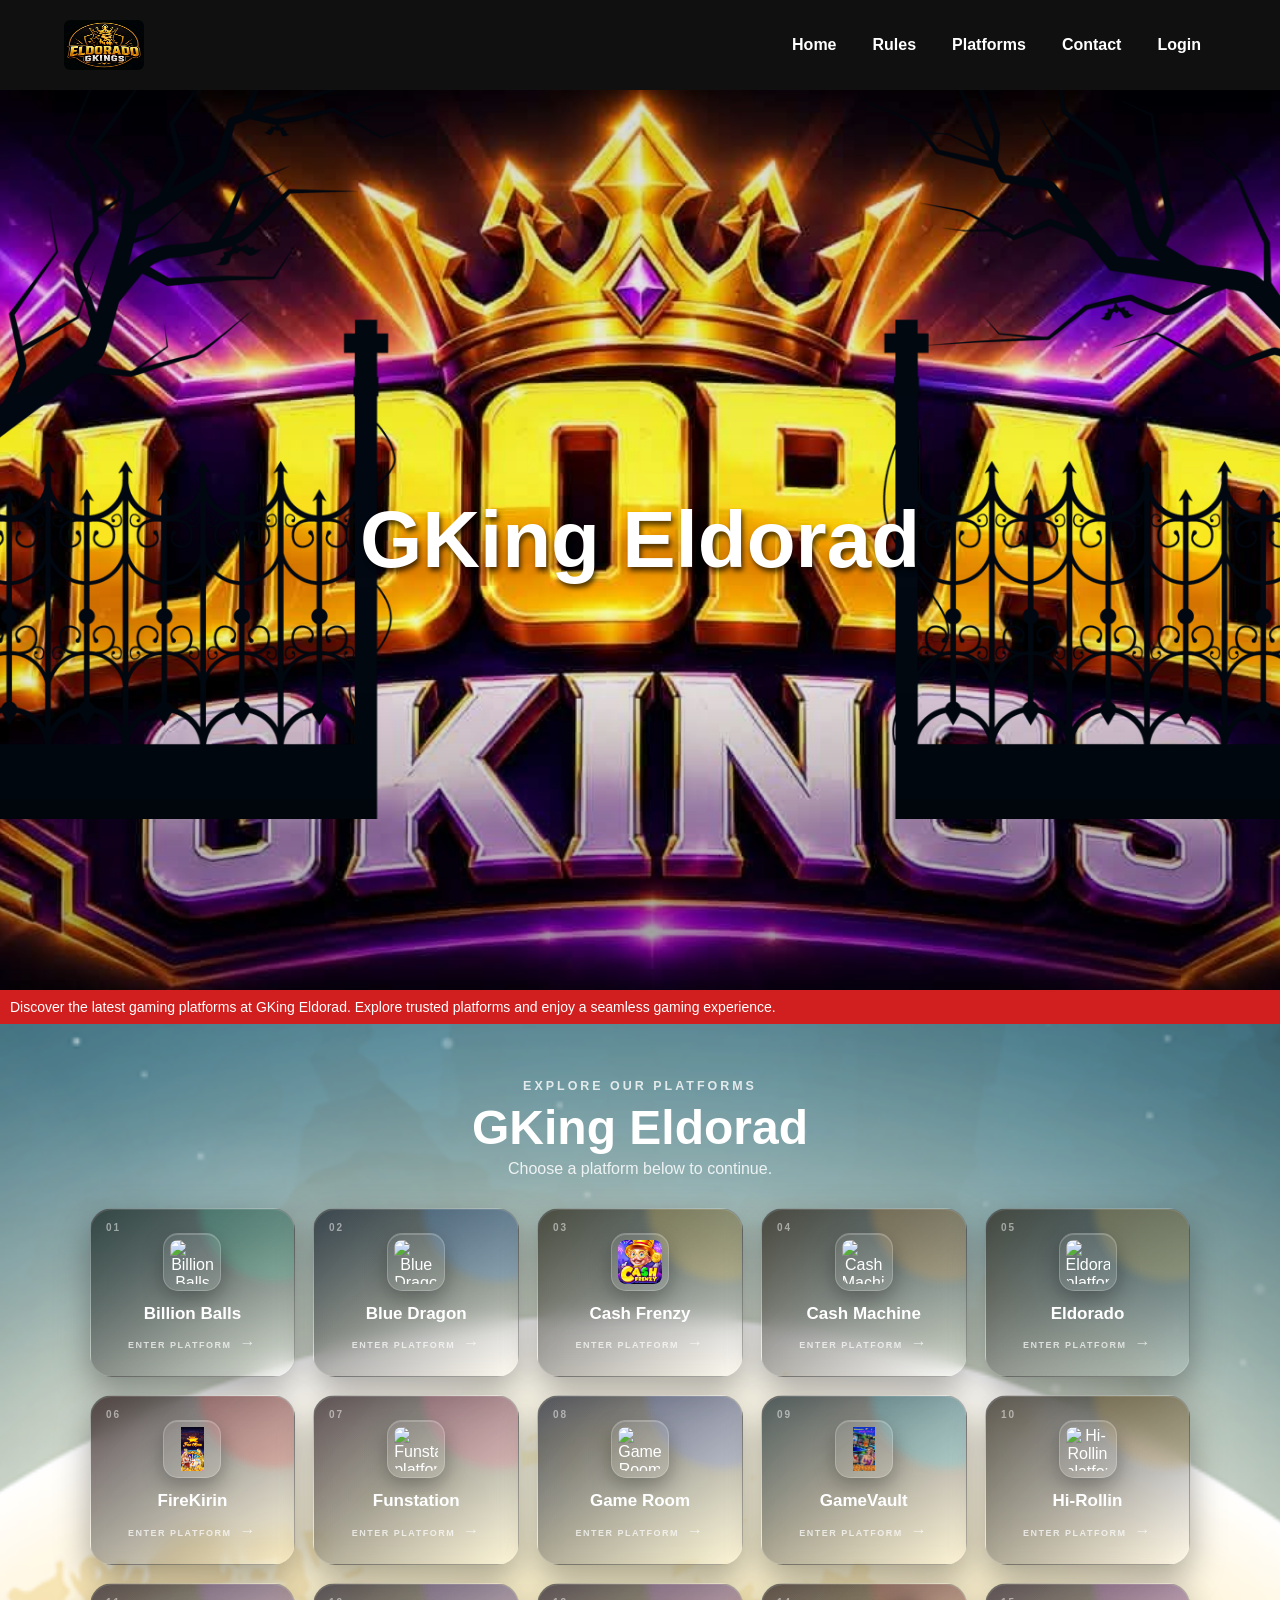
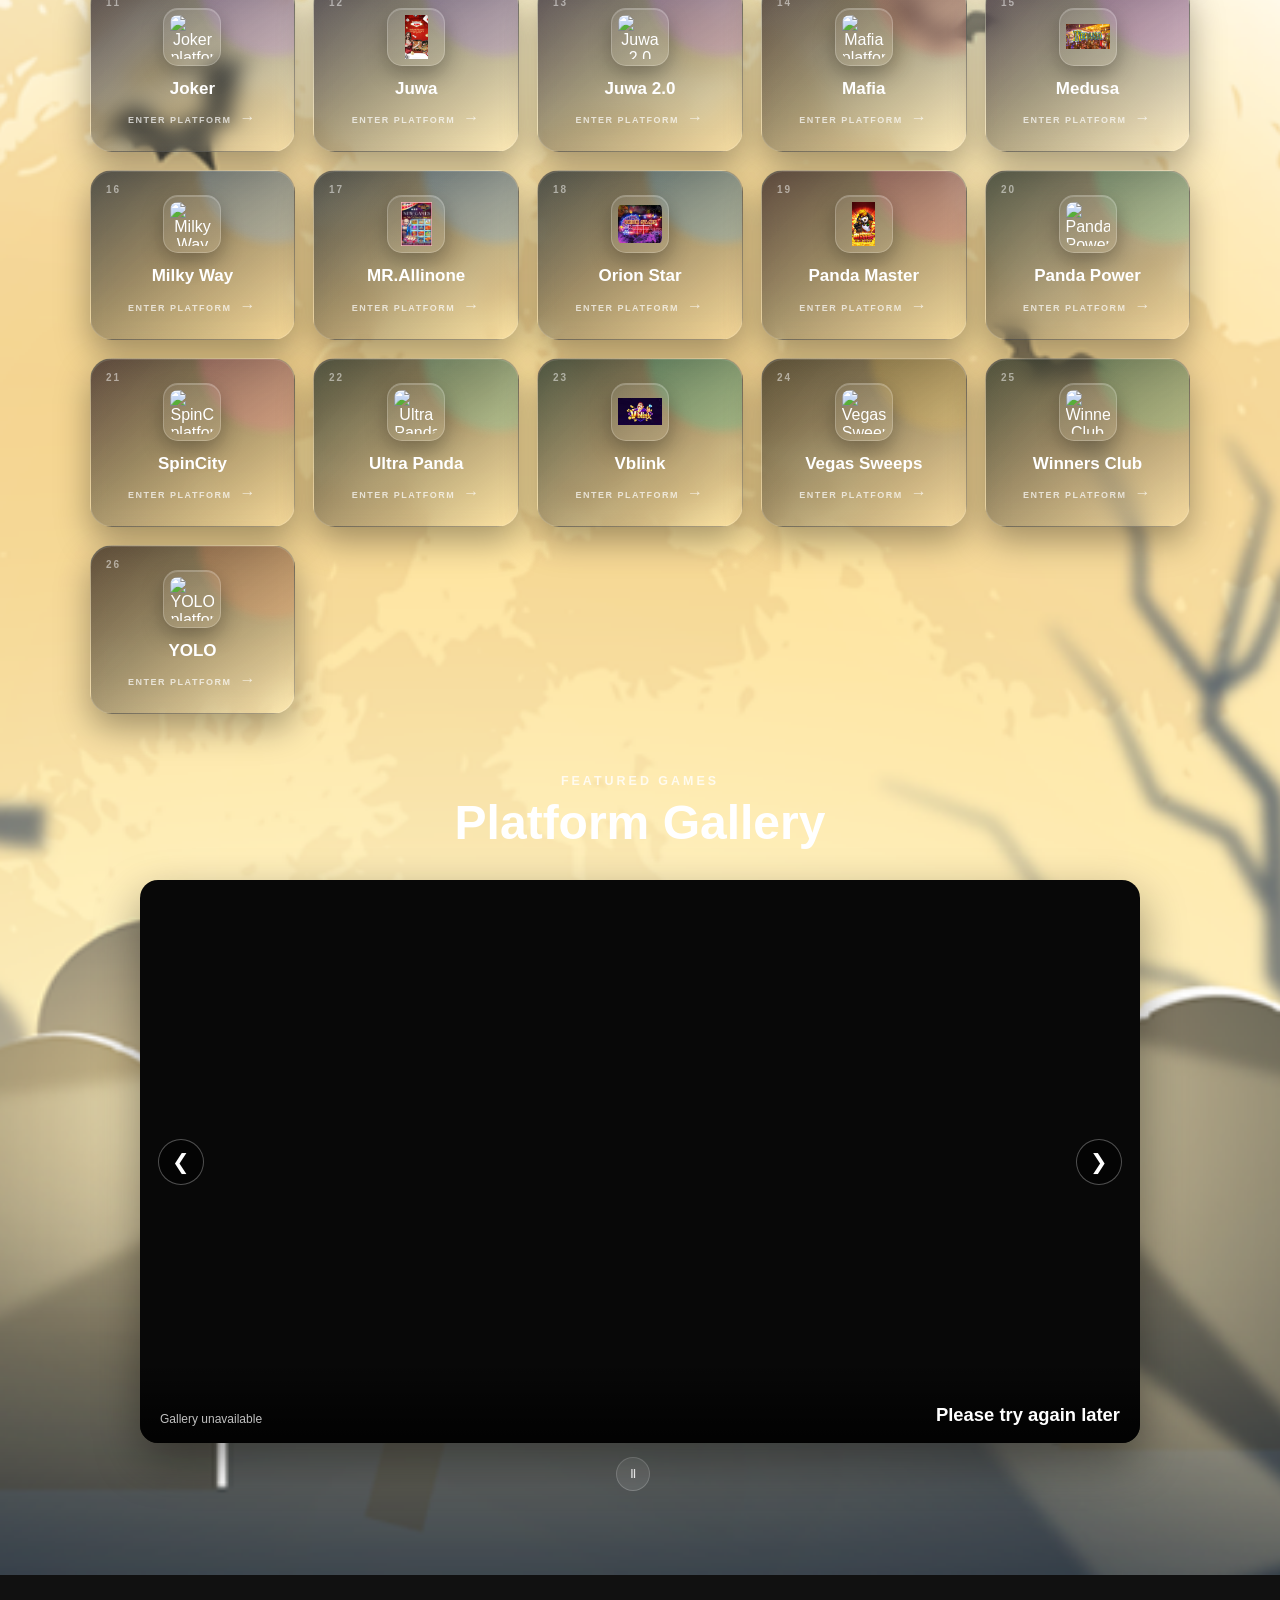
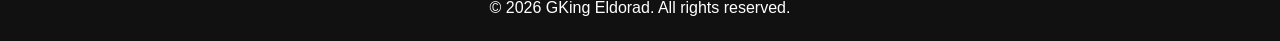
==== index.html @ c998a2aa "Fix gallery loading message and remove upload instruction" ====
<!DOCTYPE html>
<html lang="en">
<head>
    <meta charset="UTF-8">
    <meta name="viewport" content="width=device-width, initial-scale=1.0">
    <meta name="description" content="GKing Eldorad - gaming platforms, rules and downloads.">
    <link rel="icon" type="image/x-icon" href="favicon.ico">
    <title>GKing Eldorad</title>
    <link rel="stylesheet" href="style.css">
    <link rel="stylesheet" href="responsive.css">
</head>
<body>
    <header class="site-header">
        <a class="logo-link" href="index.html" aria-label="GKing Eldorad home">
            <img src="images/logo/GKlogo.jpg" class="logo" alt="GKing Eldorad logo">
        </a>

        <button class="menu-toggle" type="button" aria-label="Open navigation menu" aria-expanded="false" aria-controls="main-navigation">
            <span></span>
            <span></span>
            <span></span>
        </button>

        <nav class="navigation" id="main-navigation" aria-label="Main navigation">
            <a href="index.html">Home<span></span></a>
            <a href="Rules.html">Rules<span></span></a>
            <a href="Platforms.html">Platforms<span></span></a>
            <a href="About US.html">Contact<span></span></a>
            <a href="#">Login<span></span></a>
        </nav>
    </header>

    <main>
        <section class="parallax" aria-label="GKing Eldorad welcome section">
            <h1 id="text">GKing Eldorad</h1>
            <img src="images/hero/tree-left.png" id="tree-left" alt="">
            <img src="images/hero/tree-right.png" id="tree-right" alt="">
            <img src="images/hero/gate-left.png" id="gate-left" alt="">
            <img src="images/hero/gate-right.png" id="gate-right" alt="">
        </section>

        <div id="news-ticker" role="status" aria-label="Latest information">
            <div class="ticker-content">Discover the latest gaming platforms at GKing Eldorad. Explore trusted platforms and enjoy a seamless gaming experience.</div>
        </div>

        <section class="sec">
            <div class="section-heading">
                <span class="section-kicker">EXPLORE OUR PLATFORMS</span>
                <h2>GKing Eldorad</h2>
                <p>Choose a platform below to continue.</p>
            </div>

            <div class="platform-grid" id="platform-grid"></div>

            <section class="gallery-section" aria-labelledby="gallery-title">
                <div class="gallery-heading">
                    <span class="section-kicker">FEATURED GAMES</span>
                    <h2 id="gallery-title">Platform Gallery</h2>
                </div>

                <div class="slideshow-container" tabindex="0" aria-label="Platform image gallery">
                    <div class="gallery-main" id="gallery-main">
                        <button class="prev" type="button" aria-label="Previous image">❮</button>
                        <button class="next" type="button" aria-label="Next image">❯</button>
                        <div class="gallery-caption">
                            <span id="gallery-counter">0 / 0</span>
                            <strong id="gallery-title-current">Gallery</strong>
                        </div>
                    </div>

                    <div class="gallery-controls">
                        <button class="gallery-play" type="button" aria-label="Pause automatic slideshow" aria-pressed="true">Ⅱ</button>
                        <div class="dots" id="gallery-dots" aria-label="Choose gallery image"></div>
                    </div>

                    <div class="gallery-thumbnails" id="gallery-thumbnails" aria-label="Gallery thumbnails"></div>
                </div>
            </section>
        </section>
    </main>

    <footer class="site-footer">
        <p>&copy; 2026 GKing Eldorad. All rights reserved.</p>
    </footer>

    <script src="script.js"></script>
</body>
</html>
---- style.css ----
/* =========================================================
   GKING ELDORAD
   SHARED MAIN STYLESHEET
========================================================= */

* {
    margin: 0;
    padding: 0;
    box-sizing: border-box;
    font-family: 'Poppins', Arial, sans-serif;
}

html {
    scroll-behavior: smooth;
}

body {
    min-height: 100vh;
    overflow-x: hidden;
    background: #101318;
    color: #fff;
}

a {
    color: inherit;
    text-decoration: none;
}

/* =========================================================
   HEADER & NAVIGATION
========================================================= */

.site-header,
.banner .navbar {
    position: relative;
    z-index: 100;
    width: 100%;
    padding: 20px 5%;
    display: flex;
    align-items: center;
    justify-content: space-between;
    background: rgba(17, 17, 17, .9);
    box-shadow: 0 4px 18px rgba(0, 0, 0, .25);
}

.logo-link {
    display: block;
    line-height: 0;
}

.logo {
    width: 80px;
    height: 50px;
    display: block;
    border-radius: 6px;
}

.navigation {
    display: flex;
    align-items: center;
    gap: 6px;
}

.navigation a {
    position: relative;
    display: inline-block;
    padding: 9px 15px;
    color: #fff;
    font-size: 1rem;
    font-weight: 600;
    text-decoration: none;
    border-radius: 24px;
    transition: color .25s ease, background .25s ease;
}

.navigation a:hover,
.navigation a.active {
    color: #168f3d;
    background: #fff;
}

.navigation a span {
    display: none;
}

.menu-toggle {
    display: none;
    border: 0;
    padding: 9px;
    background: rgba(0, 0, 0, .6);
    border-radius: 8px;
    cursor: pointer;
}

.menu-toggle span {
    display: block;
    width: 27px;
    height: 3px;
    margin: 5px 0;
    background: #fff;
    border-radius: 3px;
}

/* =========================================================
   HOME HERO / PARALLAX
========================================================= */

.parallax {
    position: relative;
    display: flex;
    justify-content: center;
    align-items: center;
    height: 100vh;
    min-height: 560px;
    background: url("images/hero/casinocard.jpg") center / cover no-repeat;
    overflow: hidden;
    isolation: isolate;
}

.parallax::after {
    content: "";
    position: absolute;
    inset: 0;
    z-index: 4;
    background: linear-gradient(180deg, rgba(0, 0, 0, .15), transparent 55%, rgba(0, 0, 0, .42));
    pointer-events: none;
}

.parallax img {
    position: absolute;
    top: 0;
    left: 0;
    z-index: 2;
    width: 100%;
    height: auto;
    pointer-events: none;
    user-select: none;
    will-change: transform, opacity;
}

.parallax img#gate-left,
.parallax img#gate-right {
    top: 0;
}

.parallax img#gate-left {
    left: -300px;
}

.parallax img#gate-right {
    left: 315px;
}

#text {
    position: absolute;
    z-index: 5;
    color: #fff;
    font-size: clamp(3rem, 8vw, 5em);
    text-shadow: 2px 4px 5px rgba(0, 0, 0, .65);
    white-space: nowrap;
    will-change: transform, opacity;
}

/* =========================================================
   NEWS TICKER
========================================================= */

#news-ticker {
    min-height: 34px;
    padding: 7px 10px;
    overflow: hidden;
    background: #d11e1e;
    color: #fff;
    font-size: 14px;
    line-height: 20px;
}

.ticker-content {
    white-space: nowrap;
    animation: news-scroll 24s linear infinite;
}

@keyframes news-scroll {
    from {
        transform: translateX(100%);
    }
    to {
        transform: translateX(-100%);
    }
}

/* =========================================================
   SHARED CONTENT SECTIONS
========================================================= */

.sec {
    position: relative;
    padding: 55px clamp(20px, 7vw, 100px) 70px;
    background: url("images/backgrounds/background.png") center / cover no-repeat;
}

.section-heading,
.gallery-heading {
    margin-bottom: 30px;
    text-align: center;
    color: #fff;
}

.section-kicker,
.page-hero > span {
    display: block;
    margin-bottom: 7px;
    font-size: .78rem;
    letter-spacing: 3px;
    font-weight: 700;
    opacity: .8;
}

.sec h2,
.gallery-heading h2 {
    margin-bottom: 5px;
    font-size: clamp(2rem, 5vw, 3em);
}

.section-heading p,
.gallery-heading p {
    font-size: 1rem;
    opacity: .85;
}

/* =========================================================
   PLATFORM GRID
========================================================= */

.platform-grid,
.platform-list {
    display: grid;
    grid-template-columns: repeat(5, minmax(140px, 1fr));
    gap: 18px;
    max-width: 1200px;
    margin: 0 auto 60px;
}

.platform-card {
    position: relative;
    isolation: isolate;
    min-height: 145px;
    padding: 24px 18px;
    display: flex;
    flex-direction: column;
    align-items: center;
    justify-content: center;
    overflow: hidden;
    text-align: center;
    color: #fff;
    border: 1px solid rgba(255, 255, 255, .15);
    border-radius: 22px;
    background: linear-gradient(145deg, rgba(20, 20, 20, .72), rgba(255, 255, 255, .055));
    box-shadow: 0 14px 34px rgba(0, 0, 0, .34), inset 0 1px 0 rgba(255, 255, 255, .13);
    backdrop-filter: blur(10px);
    -webkit-backdrop-filter: blur(10px);
    transition: transform .3s ease, box-shadow .3s ease, border-color .3s ease;
}

.platform-card::before {
    content: "";
    position: absolute;
    top: -78px;
    right: -55px;
    z-index: -1;
    width: 150px;
    height: 150px;
    border-radius: 50%;
    background: var(--accent);
    opacity: .2;
    filter: blur(4px);
    transition: opacity .3s, transform .3s;
}

.platform-card::after {
    content: "";
    position: absolute;
    inset: 0;
    z-index: -1;
    border-radius: inherit;
    background: linear-gradient(135deg, var(--accent), transparent 42%);
    opacity: .08;
    transition: opacity .3s;
}

.platform-card:hover,
.platform-card:focus-visible {
    transform: translateY(-9px) scale(1.015);
    border-color: var(--accent);
    box-shadow: 0 22px 45px rgba(0, 0, 0, .48), 0 0 26px color-mix(in srgb, var(--accent) 35%, transparent);
    outline: none;
}

.platform-card:hover::before,
.platform-card:focus-visible::before {
    opacity: .38;
    transform: scale(1.2);
}

.platform-card:hover::after,
.platform-card:focus-visible::after {
    opacity: .16;
}

.platform-number {
    position: absolute;
    top: 13px;
    left: 15px;
    font-size: 10px;
    letter-spacing: 2px;
    font-weight: 700;
    opacity: .5;
}

.platform-image {
    display: block;
    width: 58px;
    height: 58px;
    margin-bottom: 13px;
    padding: 6px;
    object-fit: contain;
    object-position: center;
    border: 1px solid rgba(255, 255, 255, .2);
    border-radius: 15px;
    background: rgba(255, 255, 255, .08);
    box-shadow: 0 9px 22px rgba(0, 0, 0, .3), inset 0 1px 0 rgba(255, 255, 255, .2);
    transition: transform .3s ease;
}

.platform-card:hover .platform-image {
    transform: translateY(-3px) scale(1.04);
}

.platform-name {
    font-size: 17px;
    font-weight: 800;
    line-height: 1.2;
}

.platform-action {
    margin-top: 10px;
    font-size: 9px;
    letter-spacing: 1.5px;
    font-weight: 700;
    opacity: .7;
}

.platform-action b {
    margin-left: 4px;
    font-size: 16px;
    transition: margin .25s ease;
}

.platform-card:hover .platform-action b {
    margin-left: 10px;
}

.platform-firekirin { --accent: #ff4b4b; }
.platform-paracasino { --accent: #f0a83c; }
.platform-orion { --accent: #4bb3ff; }
.platform-juwa { --accent: #9d6cff; }
.platform-vblink { --accent: #24d5a5; }
.platform-panda { --accent: #f05d8b; }
.platform-cash { --accent: #ffd34e; }
.platform-allinone { --accent: #55a7ff; }
.platform-medusa { --accent: #d96cff; }
.platform-gamevault { --accent: #45e0ff; }

/* =========================================================
   PAGE HERO
========================================================= */

.page-hero {
    padding: 75px 20px 65px;
    text-align: center;
    background: linear-gradient(135deg, #474e5d, #20252d);
}

.page-hero h1 {
    margin: 12px 0 10px;
    font-size: clamp(2.4rem, 6vw, 4rem);
}

.page-hero p {
    max-width: 650px;
    margin: auto;
    line-height: 1.7;
    opacity: .85;
}

/* =========================================================
   RULES
========================================================= */

.rules-section {
    max-width: 1150px;
    margin: auto;
    padding: 55px 20px;
    display: grid;
    grid-template-columns: repeat(2, 1fr);
    gap: 22px;
}

.rule-card {
    padding: 30px;
    border: 1px solid rgba(255, 255, 255, .12);
    border-radius: 20px;
    background: linear-gradient(145deg, #242a32, #171b21);
    box-shadow: 0 12px 30px rgba(0, 0, 0, .25);
    transition: transform .25s, box-shadow .25s;
}

.rule-card:hover {
    transform: translateY(-4px);
    box-shadow: 0 18px 35px rgba(0, 0, 0, .35);
}

.rule-card-wide {
    grid-column: 1 / -1;
}

.rule-icon {
    width: 50px;
    height: 50px;
    margin-bottom: 16px;
    display: grid;
    place-items: center;
    border-radius: 14px;
    background: #168f3d;
    color: #fff;
    font-size: 24px;
    font-weight: bold;
}

.rule-card h2 {
    margin: 0 0 18px;
    font-size: 1.7rem;
}

.rule-card ul {
    margin: 0;
    padding: 0;
    list-style: none;
}

.rule-card li {
    padding: 12px 0;
    border-bottom: 1px solid rgba(255, 255, 255, .09);
    line-height: 1.5;
}

.rule-card li:last-child {
    border-bottom: 0;
}

.rule-card strong {
    color: #65df8c;
}

.cashout-grid {
    display: grid;
    grid-template-columns: repeat(4, 1fr);
    gap: 12px;
}

.cashout-grid > div {
    padding: 18px;
    border: 1px solid rgba(255, 255, 255, .08);
    border-radius: 14px;
    background: rgba(255, 255, 255, .055);
}

.cashout-grid h3 {
    margin: 0 0 12px;
    font-size: 1rem;
}

.cashout-grid p {
    margin: 8px 0;
    color: #d8d8d8;
    line-height: 1.45;
}

.notice {
    margin-top: 20px;
    padding: 14px;
    text-align: center;
    border-radius: 10px;
    background: #5c2020;
    color: #ffb0b0;
    font-weight: 700;
    letter-spacing: .5px;
}

/* =========================================================
   CONTACT / TEAM
========================================================= */

.about-section {
    padding: 65px 20px;
    text-align: center;
    background: linear-gradient(135deg, #474e5d, #20252d);
    color: #fff;
}

.about-section h1 {
    margin-bottom: 20px;
    font-size: clamp(2.2rem, 6vw, 3.5rem);
}

.about-section p {
    margin: 12px 0;
}

.social-links {
    display: flex;
    justify-content: center;
    gap: 10px;
    margin: 20px 0;
}

.fa {
    display: inline-grid;
    place-items: center;
    width: 52px;
    height: 52px;
    margin: 5px;
    border-radius: 50%;
    font-size: 24px;
    text-align: center;
}

.fa:hover {
    opacity: .8;
}

.fa-facebook {
    background: #032d88;
    color: #fff;
}

.fa-instagram {
    background: #e74e06;
    color: #fff;
}

.team-section {
    padding: 45px 20px 60px;
    text-align: center;
    background: url("images/backgrounds/background.png") center / cover no-repeat;
}

.team-section > h2 {
    margin-bottom: 25px;
}

.team-row,
.row {
    max-width: 850px;
    margin: 0 auto;
    display: grid;
    grid-template-columns: minmax(0, 420px);
    justify-content: center;
}

.team-card,
.card {
    overflow: hidden;
    border: 1px solid rgba(255, 255, 255, .12);
    border-radius: 18px;
    background: linear-gradient(145deg, #242a32, #171b21);
    box-shadow: 0 12px 30px rgba(0, 0, 0, .3);
}

.team-card img,
.card img {
    display: block;
    width: 100%;
    height: 300px;
    object-fit: cover;
}

.team-card .container,
.card .container {
    padding: 22px;
    text-align: center;
}

.title {
    color: #aaa;
}

.button {
    width: 100%;
    margin-top: 10px;
    padding: 12px;
    border: 0;
    border-radius: 8px;
    background: #000;
    color: #fff;
    cursor: pointer;
}

.button:hover {
    background: #333;
}

/* =========================================================
   GALLERY
========================================================= */

.gallery-section {
    max-width: 1100px;
    margin: 0 auto;
}

.slideshow-container {
    position: relative;
    max-width: 1000px;
    margin: 0 auto;
    outline: none;
}

.gallery-main {
    position: relative;
    overflow: hidden;
    aspect-ratio: 16 / 9;
    border-radius: 18px;
    background: #080808;
    box-shadow: 0 18px 45px rgba(0, 0, 0, .4);
}

.mySlides {
    position: relative;
    display: none;
    width: 100%;
    height: 100%;
}

.mySlides img {
    display: block;
    width: 100%;
    height: 100%;
    object-fit: cover;
}

.prev,
.next {
    position: absolute;
    top: 50%;
    z-index: 5;
    width: 46px;
    height: 46px;
    border: 1px solid rgba(255, 255, 255, .3);
    border-radius: 50%;
    background: rgba(0, 0, 0, .5);
    color: #fff;
    font-size: 21px;
    cursor: pointer;
    transform: translateY(-50%);
}

.prev { left: 18px; }
.next { right: 18px; }

.gallery-caption {
    position: absolute;
    right: 0;
    bottom: 0;
    left: 0;
    padding: 42px 20px 17px;
    display: flex;
    justify-content: space-between;
    align-items: end;
    color: #fff;
    background: linear-gradient(transparent, rgba(0, 0, 0, .82));
    pointer-events: none;
}

.gallery-caption span { font-size: 12px; opacity: .75; }
.gallery-caption strong { font-size: 1.15rem; }

.gallery-controls {
    display: flex;
    align-items: center;
    justify-content: center;
    gap: 15px;
    padding: 14px 0;
}

.gallery-play {
    width: 34px;
    height: 34px;
    border: 1px solid rgba(255, 255, 255, .2);
    border-radius: 50%;
    background: rgba(255, 255, 255, .1);
    color: #fff;
    cursor: pointer;
}

.dots {
    display: flex;
    justify-content: center;
    align-items: center;
    gap: 6px;
}

.dot {
    width: 10px;
    height: 10px;
    padding: 0;
    border: 0;
    border-radius: 50%;
    background: #777;
    cursor: pointer;
}

.dot.active,
.dot:hover {
    background: #fff;
    transform: scale(1.25);
}

.gallery-thumbnails {
    display: grid;
    grid-template-columns: repeat(4, 1fr);
    gap: 10px;
}

.thumb {
    padding: 0;
    border: 2px solid transparent;
    border-radius: 10px;
    overflow: hidden;
    background: #000;
    cursor: pointer;
    opacity: .65;
    aspect-ratio: 16 / 9;
}

.thumb img {
    display: block;
    width: 100%;
    height: 100%;
    object-fit: cover;
}

.thumb:hover,
.thumb.active {
    opacity: 1;
    border-color: #fff;
    transform: translateY(-2px);
}

.fade {
    animation: fade .45s ease;
}

@keyframes fade {
    from { opacity: .45; }
    to { opacity: 1; }
}

/* =========================================================
   FOOTER
========================================================= */

footer,
.site-footer {
    padding: 24px 15px;
    text-align: center;
    background: #111;
    color: #fff;
}

.footer-content {
    max-width: 800px;
    margin: auto;
}

.footer-content p {
    margin: 7px;
}

.footer-content a {
    color: #65df8c;
}
---- responsive.css ----
/* =========================================================
   GKING ELDORAD
   RESPONSIVE STYLESHEET

   Keep responsive overrides here.
   Main layout and component styles remain in style.css.
========================================================= */

/* =========================================================
   RULES + CONTACT SHARED PAGE DESIGN
========================================================= */

.rules-page,
.contact-page {
    background:
        radial-gradient(circle at 12% 12%, rgba(22, 143, 61, .12), transparent 28%),
        radial-gradient(circle at 88% 28%, rgba(245, 190, 65, .08), transparent 26%),
        #0c1015;
}

.rules-hero,
.contact-hero {
    position: relative;
    overflow: hidden;
    padding: 105px 20px 85px;
    text-align: center;
    background:
        linear-gradient(135deg, rgba(7, 12, 17, .96), rgba(20, 31, 27, .92)),
        url("images/backgrounds/background.png") center / cover no-repeat;
    border-bottom: 1px solid rgba(255, 255, 255, .08);
}

.rules-hero::before,
.contact-hero::before {
    content: "";
    position: absolute;
    inset: 0;
    background: linear-gradient(90deg, transparent, rgba(101, 223, 140, .08), transparent);
    pointer-events: none;
}

.rules-hero-content,
.contact-hero-inner {
    position: relative;
    z-index: 1;
    max-width: 820px;
    margin: 0 auto;
}

.rules-eyebrow,
.contact-eyebrow {
    display: inline-flex;
    align-items: center;
    gap: 9px;
    margin-bottom: 17px;
    color: #72e79a;
    font-size: .74rem;
    font-weight: 800;
    letter-spacing: .2em;
    text-transform: uppercase;
}

.rules-eyebrow::before,
.rules-eyebrow::after,
.contact-eyebrow::before,
.contact-eyebrow::after {
    content: "";
    width: 28px;
    height: 1px;
    background: #3caf68;
}

.rules-hero h1,
.contact-hero h1 {
    margin: 0;
    color: #fff;
    font-size: clamp(2.7rem, 7vw, 5rem);
    line-height: 1;
    letter-spacing: -.045em;
    text-shadow: 0 10px 35px rgba(0, 0, 0, .4);
}

.rules-hero p,
.contact-hero p {
    max-width: 680px;
    margin: 21px auto 0;
    color: #aeb8c4;
    font-size: 1rem;
    line-height: 1.8;
}

/* =========================================================
   RULES PAGE
========================================================= */

.rules-content {
    width: min(1180px, calc(100% - 40px));
    margin: 0 auto;
    padding: 65px 0 85px;
}

.rules-grid {
    display: grid;
    grid-template-columns: repeat(2, minmax(0, 1fr));
    gap: 22px;
}

.rules-card {
    position: relative;
    overflow: hidden;
    padding: 32px;
    border: 1px solid rgba(255, 255, 255, .09);
    border-radius: 24px;
    background: linear-gradient(145deg, rgba(29, 37, 43, .96), rgba(13, 18, 23, .98));
    box-shadow: 0 20px 50px rgba(0, 0, 0, .28), inset 0 1px 0 rgba(255, 255, 255, .035);
    transition: transform .28s ease, border-color .28s ease, box-shadow .28s ease;
}

.rules-card::before {
    content: "";
    position: absolute;
    top: -100px;
    right: -80px;
    width: 220px;
    height: 220px;
    border-radius: 50%;
    background: rgba(22, 143, 61, .1);
    filter: blur(4px);
    pointer-events: none;
}

.rules-card:hover {
    transform: translateY(-6px);
    border-color: rgba(101, 223, 140, .28);
    box-shadow: 0 28px 65px rgba(0, 0, 0, .38), 0 0 35px rgba(22, 143, 61, .06);
}

.rules-card-wide {
    grid-column: 1 / -1;
}

.rules-card-header {
    position: relative;
    z-index: 1;
    display: flex;
    align-items: center;
    gap: 16px;
    margin-bottom: 24px;
}

.rules-icon {
    display: grid;
    flex: 0 0 54px;
    width: 54px;
    height: 54px;
    place-items: center;
    border: 1px solid rgba(101, 223, 140, .3);
    border-radius: 17px;
    background: linear-gradient(145deg, rgba(22, 143, 61, .22), rgba(22, 143, 61, .06));
    color: #72e79a;
    font-size: 1.4rem;
    font-weight: 900;
    box-shadow: 0 8px 25px rgba(0, 0, 0, .2);
}

.rules-card h2 {
    margin: 0;
    color: #fff;
    font-size: 1.5rem;
}

.rules-card-subtitle {
    margin: 5px 0 0;
    color: #778290;
    font-size: .86rem;
}

.rules-list {
    position: relative;
    z-index: 1;
    display: grid;
    gap: 10px;
    margin: 0;
    padding: 0;
    list-style: none;
}

.rules-list li {
    display: flex;
    align-items: center;
    justify-content: space-between;
    gap: 20px;
    min-height: 52px;
    padding: 13px 16px;
    border: 1px solid rgba(255, 255, 255, .055);
    border-radius: 14px;
    background: rgba(255, 255, 255, .035);
    color: #cdd4dc;
    line-height: 1.4;
    transition: background .2s ease, border-color .2s ease;
}

.rules-list li:hover {
    border-color: rgba(101, 223, 140, .16);
    background: rgba(101, 223, 140, .055);
}

.rules-list strong,
.cashout-value {
    color: #72e79a;
    font-size: 1.02rem;
    font-weight: 900;
}

.cashout-grid {
    position: relative;
    z-index: 1;
    display: grid;
    grid-template-columns: repeat(4, minmax(0, 1fr));
    gap: 13px;
}

.cashout-item {
    min-height: 150px;
    padding: 20px;
    border: 1px solid rgba(255, 255, 255, .07);
    border-radius: 17px;
    background: linear-gradient(145deg, rgba(255, 255, 255, .045), rgba(255, 255, 255, .018));
}

.cashout-item h3 {
    margin: 0 0 16px;
    color: #fff;
    font-size: .98rem;
}

.cashout-item p {
    margin: 9px 0;
    color: #9fa9b5;
    font-size: .9rem;
    line-height: 1.55;
}

.rules-warning {
    position: relative;
    z-index: 1;
    display: flex;
    align-items: center;
    justify-content: center;
    min-height: 54px;
    margin-top: 20px;
    padding: 12px 18px;
    border: 1px solid rgba(255, 92, 92, .25);
    border-radius: 14px;
    background: linear-gradient(90deg, rgba(104, 27, 27, .22), rgba(154, 34, 34, .1));
    color: #ff9f9f;
    font-size: .76rem;
    font-weight: 900;
    letter-spacing: .12em;
    text-align: center;
}

/* =========================================================
   CONTACT PAGE
========================================================= */

.contact-content {
    width: min(1120px, calc(100% - 40px));
    margin: 0 auto;
    padding: 65px 0 85px;
}

.contact-layout {
    display: grid;
    grid-template-columns: minmax(0, 1.08fr) minmax(320px, .92fr);
    gap: 24px;
    align-items: stretch;
}

.contact-card,
.team-card {
    position: relative;
    overflow: hidden;
    border: 1px solid rgba(255, 255, 255, .09);
    border-radius: 24px;
    background: linear-gradient(145deg, rgba(29, 37, 43, .96), rgba(13, 18, 23, .98));
    box-shadow: 0 20px 50px rgba(0, 0, 0, .28), inset 0 1px 0 rgba(255, 255, 255, .035);
}

.contact-card::before,
.team-card::before {
    content: "";
    position: absolute;
    top: -100px;
    right: -90px;
    width: 220px;
    height: 220px;
    border-radius: 50%;
    background: rgba(22, 143, 61, .08);
    filter: blur(5px);
    pointer-events: none;
}

.contact-card {
    padding: 36px;
}

.contact-card-label,
.team-label {
    position: relative;
    z-index: 1;
    margin: 0 0 9px;
    color: #72e79a;
    font-size: .72rem;
    font-weight: 900;
    letter-spacing: .17em;
    text-transform: uppercase;
}

.contact-card h2,
.team-card h2 {
    position: relative;
    z-index: 1;
    margin: 0;
    color: #fff;
    font-size: 1.8rem;
}

.contact-card > p:not(.contact-card-label):not(.social-title),
.team-description {
    position: relative;
    z-index: 1;
    margin: 14px 0 28px;
    color: #aeb7c2;
    line-height: 1.75;
}

.contact-details {
    position: relative;
    z-index: 1;
    display: grid;
    gap: 12px;
}

.contact-detail {
    display: flex;
    align-items: center;
    gap: 14px;
    min-height: 72px;
    padding: 14px 16px;
    border: 1px solid rgba(255, 255, 255, .07);
    border-radius: 16px;
    background: rgba(255, 255, 255, .035);
    color: #e8edf2;
    transition: transform .22s ease, border-color .22s ease, background .22s ease;
}

.contact-detail:hover {
    transform: translateY(-2px);
    border-color: rgba(101, 223, 140, .24);
    background: rgba(101, 223, 140, .045);
}

.contact-detail-icon {
    display: grid;
    flex: 0 0 44px;
    width: 44px;
    height: 44px;
    place-items: center;
    border: 1px solid rgba(101, 223, 140, .2);
    border-radius: 13px;
    background: rgba(22, 143, 61, .13);
    color: #72e79a;
    font-weight: 900;
}

.contact-detail small {
    display: block;
    margin-bottom: 4px;
    color: #74808d;
    font-size: .67rem;
    font-weight: 800;
    letter-spacing: .1em;
    text-transform: uppercase;
}

.contact-detail span {
    overflow-wrap: anywhere;
}

.social-title {
    position: relative;
    z-index: 1;
    margin: 30px 0 13px;
    color: #fff;
    font-size: .9rem;
    font-weight: 800;
}

.social-links {
    position: relative;
    z-index: 1;
    display: flex;
    flex-wrap: wrap;
    gap: 10px;
}

.social-link {
    display: inline-flex;
    align-items: center;
    gap: 9px;
    min-height: 46px;
    padding: 9px 15px;
    border: 1px solid rgba(255, 255, 255, .08);
    border-radius: 13px;
    background: rgba(255, 255, 255, .035);
    color: #fff;
    font-size: .9rem;
    font-weight: 800;
    transition: transform .22s ease, background .22s ease, border-color .22s ease;
}

.social-link:hover {
    transform: translateY(-3px);
    border-color: rgba(101, 223, 140, .22);
    background: rgba(22, 143, 61, .12);
}

.social-link .fa {
    width: auto;
    height: auto;
    margin: 0;
    background: transparent;
    font-size: 1.15rem;
}

.team-card {
    display: flex;
    flex-direction: column;
}

.team-card-image {
    position: relative;
    z-index: 1;
    width: 100%;
    aspect-ratio: 16 / 9;
    object-fit: cover;
    background: #11161b;
}

.team-card-body {
    position: relative;
    z-index: 1;
    padding: 30px 32px 32px;
}

.team-role {
    margin: 7px 0 14px;
    color: #8e9aa7;
    font-size: .92rem;
    font-weight: 800;
}

.contact-email-button {
    display: inline-flex;
    align-items: center;
    justify-content: center;
    width: 100%;
    min-height: 50px;
    padding: 12px 18px;
    border: 1px solid rgba(101, 223, 140, .3);
    border-radius: 13px;
    background: linear-gradient(135deg, #168f3d, #116c31);
    color: #fff;
    font-weight: 900;
    box-shadow: 0 10px 25px rgba(22, 143, 61, .2);
    transition: transform .22s ease, box-shadow .22s ease, filter .22s ease;
}

.contact-email-button:hover {
    transform: translateY(-3px);
    filter: brightness(1.08);
    box-shadow: 0 15px 32px rgba(22, 143, 61, .3);
}

/* =========================================================
   TABLETS / SMALL DESKTOPS
========================================================= */

@media (max-width: 1100px) {
    .site-header {
        padding: 20px 35px;
    }

    .navigation a {
        padding: 8px 11px;
        font-size: 1rem;
    }

    .platform-grid {
        grid-template-columns: repeat(3, minmax(150px, 1fr));
    }

    .platform-list {
        grid-template-columns: repeat(3, minmax(150px, 1fr));
    }

    .cashout-grid {
        grid-template-columns: repeat(2, 1fr);
    }

    .parallax img#gate-left {
        left: -24%;
    }

    .parallax img#gate-right {
        right: -24%;
        left: auto;
    }
}

@media (max-width: 900px) {
    .rules-grid {
        grid-template-columns: 1fr;
    }

    .rules-card-wide {
        grid-column: auto;
    }

    .contact-layout {
        grid-template-columns: 1fr;
    }

    .team-card-image {
        aspect-ratio: 2 / 1;
    }
}

/* =========================================================
   MOBILE NAVIGATION
========================================================= */

@media (max-width: 800px) {
    .site-header,
    .site-header.header-overlay {
        position: absolute;
        top: 0;
        left: 0;
        padding: 14px 20px;
        background: transparent;
        box-shadow: none;
    }

    .menu-toggle {
        display: block;
    }

    .navigation {
        position: absolute;
        top: 68px;
        right: 20px;
        display: none;
        width: min(240px, calc(100vw - 40px));
        padding: 10px;
        flex-direction: column;
        align-items: stretch;
        gap: 4px;
        border-radius: 12px;
        background: rgba(23, 27, 33, .97);
        box-shadow: 0 12px 30px rgba(0, 0, 0, .35);
        backdrop-filter: blur(12px);
        -webkit-backdrop-filter: blur(12px);
    }

    .navigation.open {
        display: flex;
    }

    .navigation a {
        width: 100%;
        text-align: center;
    }

    .parallax {
        height: 100svh;
        min-height: 520px;
    }

    #text {
        max-width: 92%;
        font-size: clamp(2.2rem, 11vw, 4rem);
        white-space: normal;
    }

    .parallax img {
        width: 120%;
        height: 100%;
        object-fit: cover;
        object-position: center top;
    }

    .parallax img#tree-left,
    .parallax img#tree-right {
        width: 120%;
    }

    .parallax img#gate-left {
        left: -38%;
        width: 135%;
    }

    .parallax img#gate-right {
        right: -38%;
        left: auto;
        width: 135%;
    }

    .platform-grid {
        grid-template-columns: repeat(2, minmax(140px, 1fr));
        gap: 14px;
    }

    .platform-list {
        grid-template-columns: repeat(2, minmax(140px, 1fr));
        padding: 20px 18px 55px;
    }

    .rules-content,
    .contact-content {
        width: min(100% - 30px, 650px);
        padding: 48px 0 60px;
    }

    .rules-hero,
    .contact-hero {
        padding: 82px 20px 68px;
    }

    .rules-card,
    .contact-card {
        padding: 26px;
        border-radius: 20px;
    }

    .rules-card-wide {
        padding: 26px;
    }

    .cashout-grid {
        grid-template-columns: repeat(2, minmax(0, 1fr));
    }

    .team-card-body {
        padding: 26px;
    }

    .rules-section {
        grid-template-columns: 1fr;
        padding: 40px 18px;
    }

    .rule-card-wide {
        grid-column: auto;
    }

    .team-row {
        grid-template-columns: minmax(0, 420px);
    }
}

/* =========================================================
   SMALL PHONES
========================================================= */

@media (max-width: 520px) {
    .site-header,
    .site-header.header-overlay {
        padding: 12px 15px;
    }

    .logo {
        width: 100px;
    }

    .navigation {
        top: 60px;
        right: 15px;
        width: min(220px, calc(100vw - 30px));
    }

    .parallax {
        min-height: 500px;
    }

    #text {
        font-size: clamp(2rem, 12vw, 3.2rem);
    }

    .parallax img {
        width: 145%;
    }

    .parallax img#tree-left,
    .parallax img#tree-right {
        width: 145%;
    }

    .parallax img#gate-left {
        left: -50%;
        width: 160%;
    }

    .parallax img#gate-right {
        right: -50%;
        width: 160%;
    }

    .sec {
        padding: 40px 15px 55px;
    }

    .platform-grid,
    .platform-list {
        grid-template-columns: 1fr;
    }

    .platform-card {
        min-height: 145px;
    }

    .gallery-thumbnails {
        grid-template-columns: repeat(2, 1fr);
    }

    .prev,
    .next {
        width: 40px;
        height: 40px;
        font-size: 18px;
    }

    .prev {
        left: 10px;
    }

    .next {
        right: 10px;
    }

    .gallery-caption {
        padding: 35px 12px 12px;
    }

    .gallery-caption strong {
        font-size: 1rem;
    }

    .cashout-grid {
        grid-template-columns: 1fr;
    }

    .rules-hero,
    .contact-hero {
        padding: 72px 16px 58px;
    }

    .rules-content,
    .contact-content {
        width: min(100% - 24px, 600px);
        padding: 38px 0 52px;
    }

    .rules-hero h1,
    .contact-hero h1 {
        font-size: clamp(2.35rem, 13vw, 3.4rem);
    }

    .rules-hero p,
    .contact-hero p {
        font-size: .92rem;
        line-height: 1.65;
    }

    .rules-card,
    .rules-card-wide,
    .contact-card {
        padding: 21px;
        border-radius: 18px;
    }

    .rules-card-header {
        gap: 12px;
        margin-bottom: 19px;
    }

    .rules-icon {
        flex-basis: 46px;
        width: 46px;
        height: 46px;
        border-radius: 14px;
    }

    .rules-card h2,
    .contact-card h2,
    .team-card h2 {
        font-size: 1.35rem;
    }

    .rules-list li {
        min-height: 48px;
        padding: 12px 13px;
    }

    .cashout-grid {
        grid-template-columns: 1fr;
        gap: 10px;
    }

    .cashout-item {
        min-height: auto;
        padding: 17px;
    }

    .rules-warning {
        padding: 12px;
        font-size: .67rem;
        letter-spacing: .08em;
    }

    .contact-detail {
        min-height: 66px;
        padding: 12px;
    }

    .social-links {
        display: grid;
        grid-template-columns: 1fr 1fr;
    }

    .social-link {
        justify-content: center;
        padding: 10px 8px;
        font-size: .82rem;
    }

    .team-card-image {
        aspect-ratio: 16 / 10;
    }

    .team-card-body {
        padding: 22px;
    }

    .rule-card {
        padding: 22px;
    }

    .page-hero {
        padding: 55px 18px;
    }

    .team-section {
        padding: 35px 15px 50px;
    }

    .team-card img {
        height: 250px;
    }
}

/* =========================================================
   REDUCED MOTION
========================================================= */

@media (prefers-reduced-motion: reduce) {
    html {
        scroll-behavior: auto;
    }

    .ticker-content {
        animation: none;
    }

    .platform-card,
    .platform-image,
    .gallery-play,
    .thumb,
    .rules-card,
    .contact-detail,
    .social-link,
    .contact-email-button {
        transition: none;
    }
}
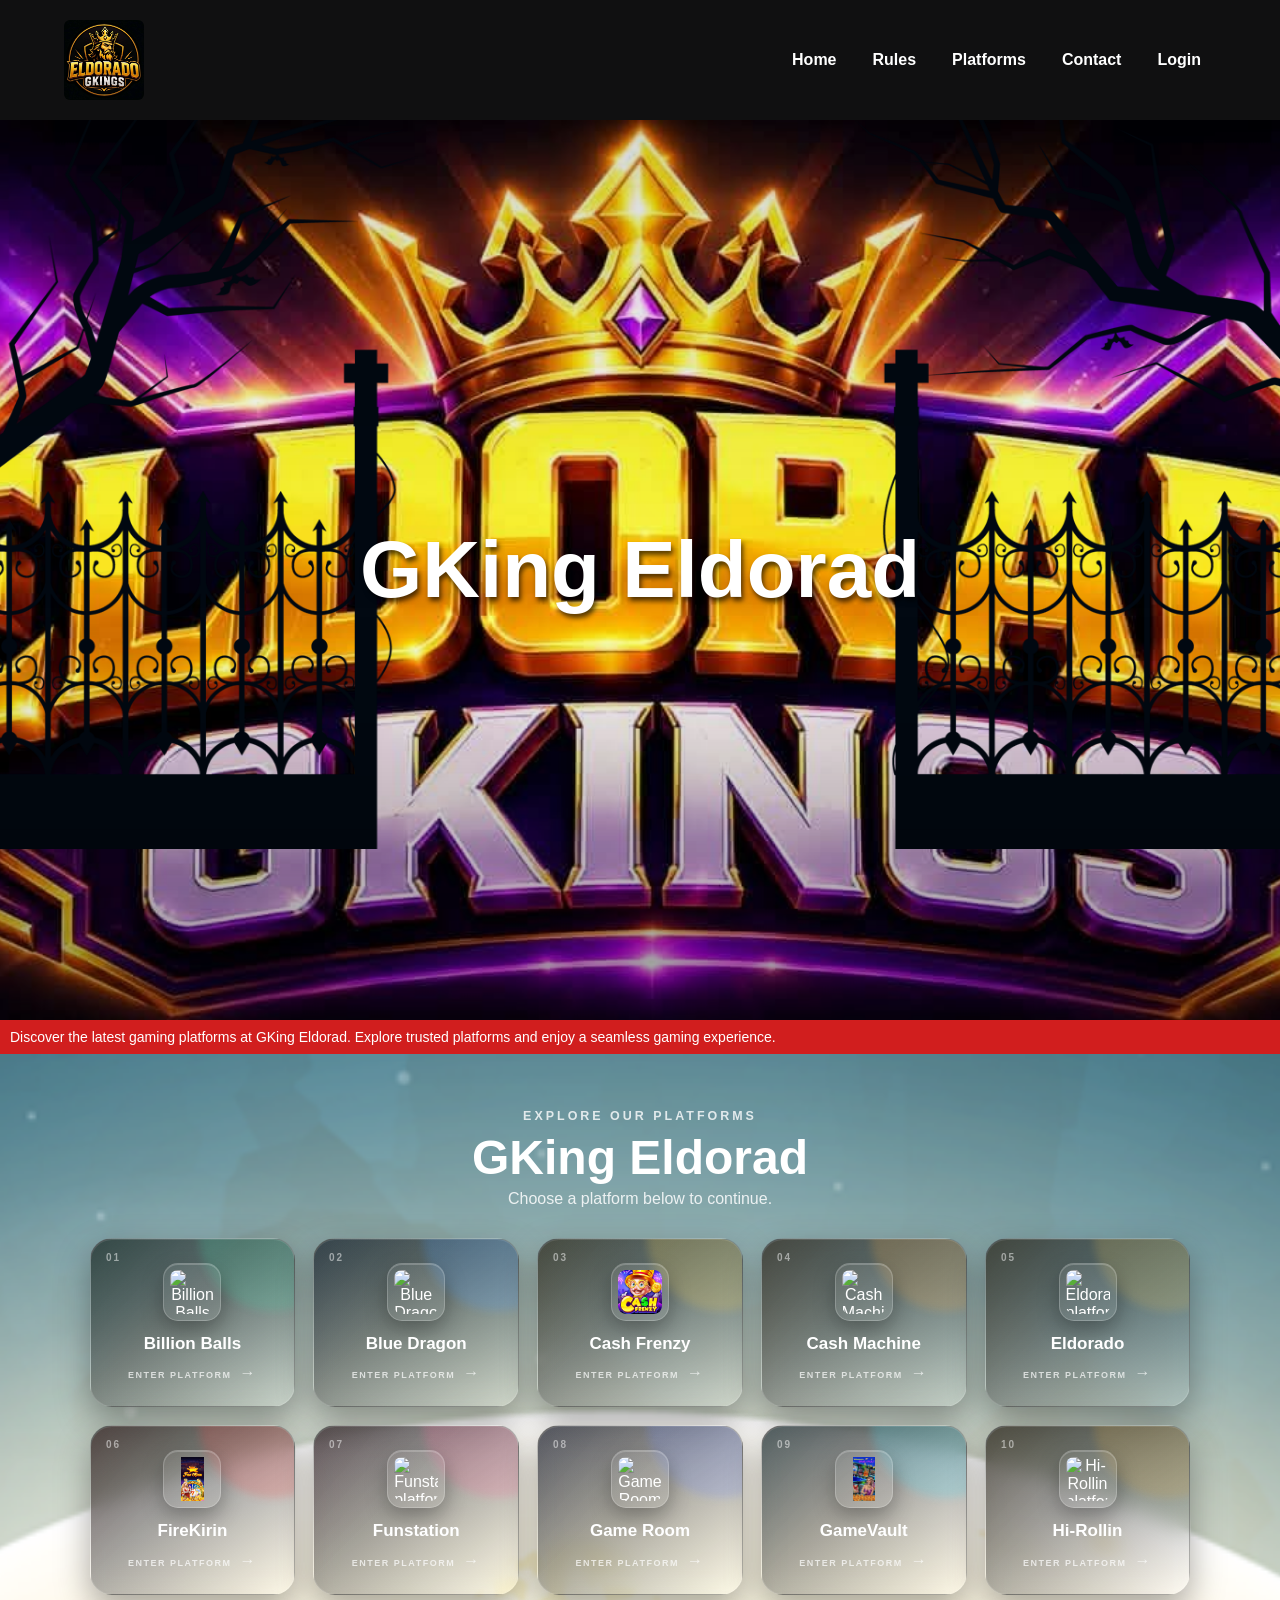
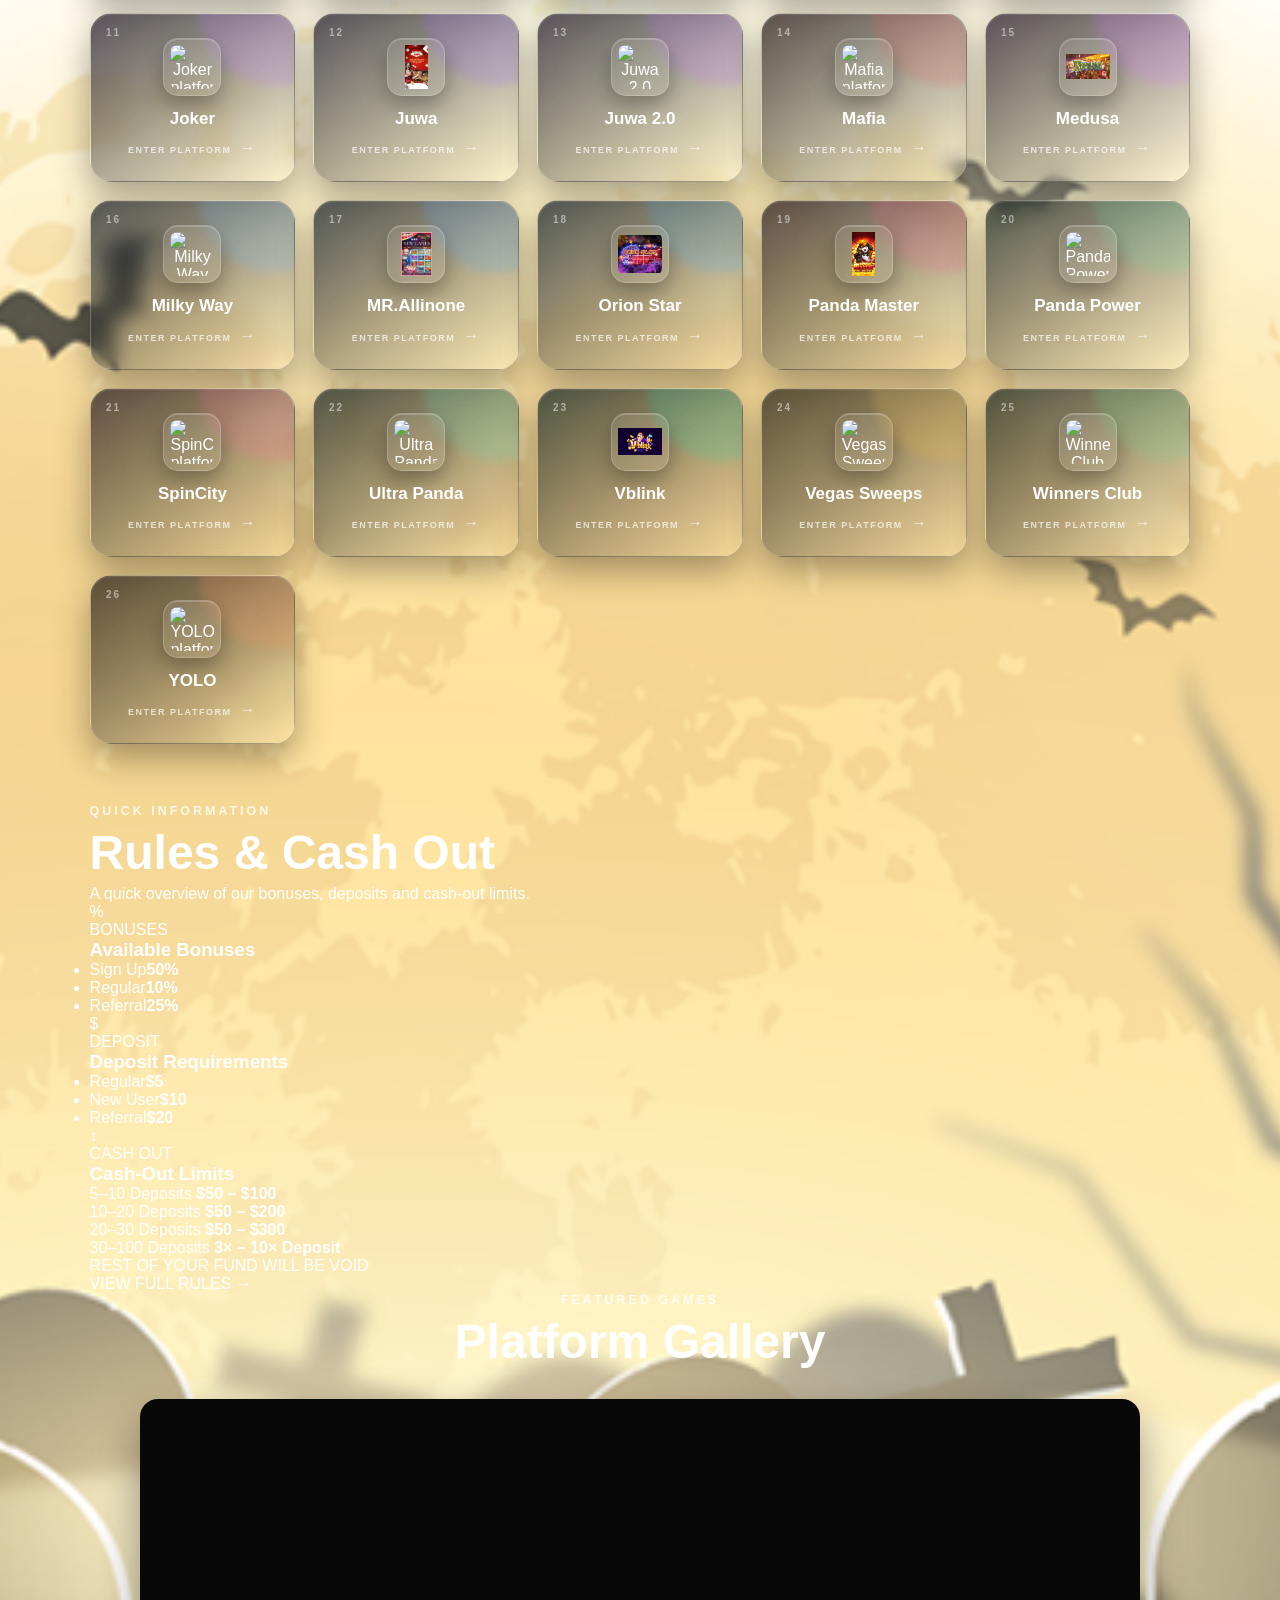
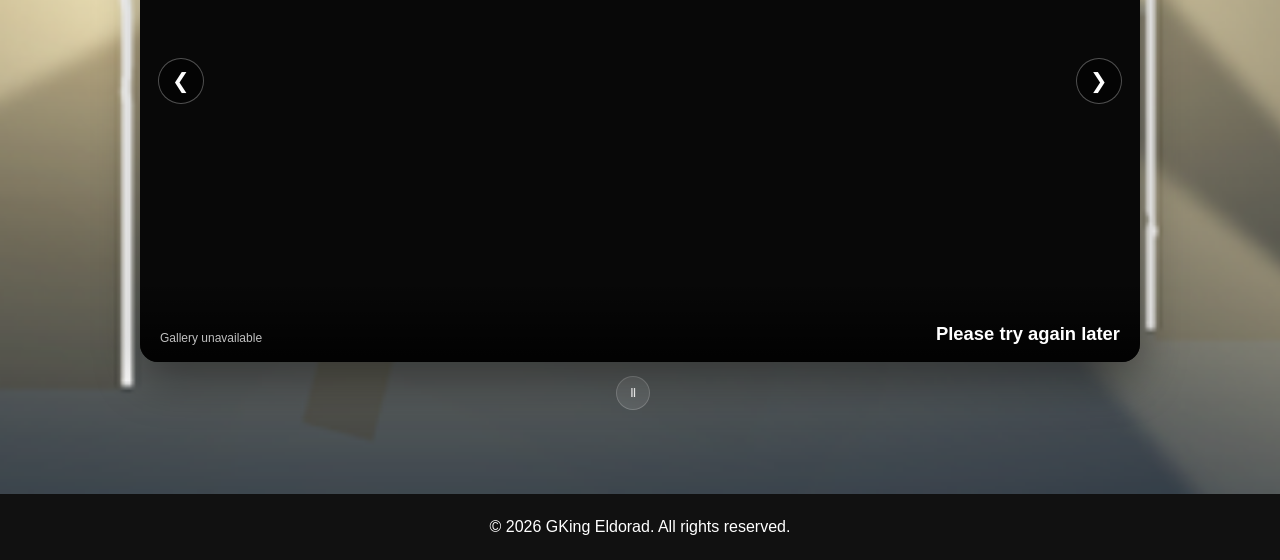
==== commit c2018e8c: "Add rules summary between platforms and gallery" ====
--- a/index.html
+++ b/index.html
@@ -52,6 +52,80 @@
 
             <div class="platform-grid" id="platform-grid"></div>
 
+            <section class="home-rules" aria-labelledby="home-rules-title">
+                <div class="home-rules-heading">
+                    <span class="section-kicker">QUICK INFORMATION</span>
+                    <h2 id="home-rules-title">Rules &amp; Cash Out</h2>
+                    <p>A quick overview of our bonuses, deposits and cash-out limits.</p>
+                </div>
+
+                <div class="home-rules-grid">
+                    <article class="home-rule-card">
+                        <div class="home-rule-icon" aria-hidden="true">%</div>
+                        <div>
+                            <span class="home-rule-label">BONUSES</span>
+                            <h3>Available Bonuses</h3>
+                        </div>
+                        <ul>
+                            <li><span>Sign Up</span><strong>50%</strong></li>
+                            <li><span>Regular</span><strong>10%</strong></li>
+                            <li><span>Referral</span><strong>25%</strong></li>
+                        </ul>
+                    </article>
+
+                    <article class="home-rule-card">
+                        <div class="home-rule-icon" aria-hidden="true">$</div>
+                        <div>
+                            <span class="home-rule-label">DEPOSIT</span>
+                            <h3>Deposit Requirements</h3>
+                        </div>
+                        <ul>
+                            <li><span>Regular</span><strong>$5</strong></li>
+                            <li><span>New User</span><strong>$10</strong></li>
+                            <li><span>Referral</span><strong>$20</strong></li>
+                        </ul>
+                    </article>
+
+                    <article class="home-rule-card home-rule-card-wide">
+                        <div class="home-rule-header">
+                            <div class="home-rule-icon" aria-hidden="true">↕</div>
+                            <div>
+                                <span class="home-rule-label">CASH OUT</span>
+                                <h3>Cash-Out Limits</h3>
+                            </div>
+                        </div>
+
+                        <div class="home-cashout-grid">
+                            <div>
+                                <span>5–10 Deposits</span>
+                                <strong>$50 – $100</strong>
+                            </div>
+                            <div>
+                                <span>10–20 Deposits</span>
+                                <strong>$50 – $200</strong>
+                            </div>
+                            <div>
+                                <span>20–30 Deposits</span>
+                                <strong>$50 – $300</strong>
+                            </div>
+                            <div>
+                                <span>30–100 Deposits</span>
+                                <strong>3× – 10× Deposit</strong>
+                            </div>
+                        </div>
+
+                        <div class="home-rules-warning">
+                            REST OF YOUR FUND WILL BE VOID
+                        </div>
+                    </article>
+                </div>
+
+                <a class="home-rules-button" href="Rules.html">
+                    VIEW FULL RULES
+                    <span aria-hidden="true">→</span>
+                </a>
+            </section>
+
             <section class="gallery-section" aria-labelledby="gallery-title">
                 <div class="gallery-heading">
                     <span class="section-kicker">FEATURED GAMES</span>
--- a/style.css
+++ b/style.css
@@ -50,7 +50,7 @@
 
 .logo {
     width: 80px;
-    height: 50px;
+    height: 80px;
     display: block;
     border-radius: 6px;
 }
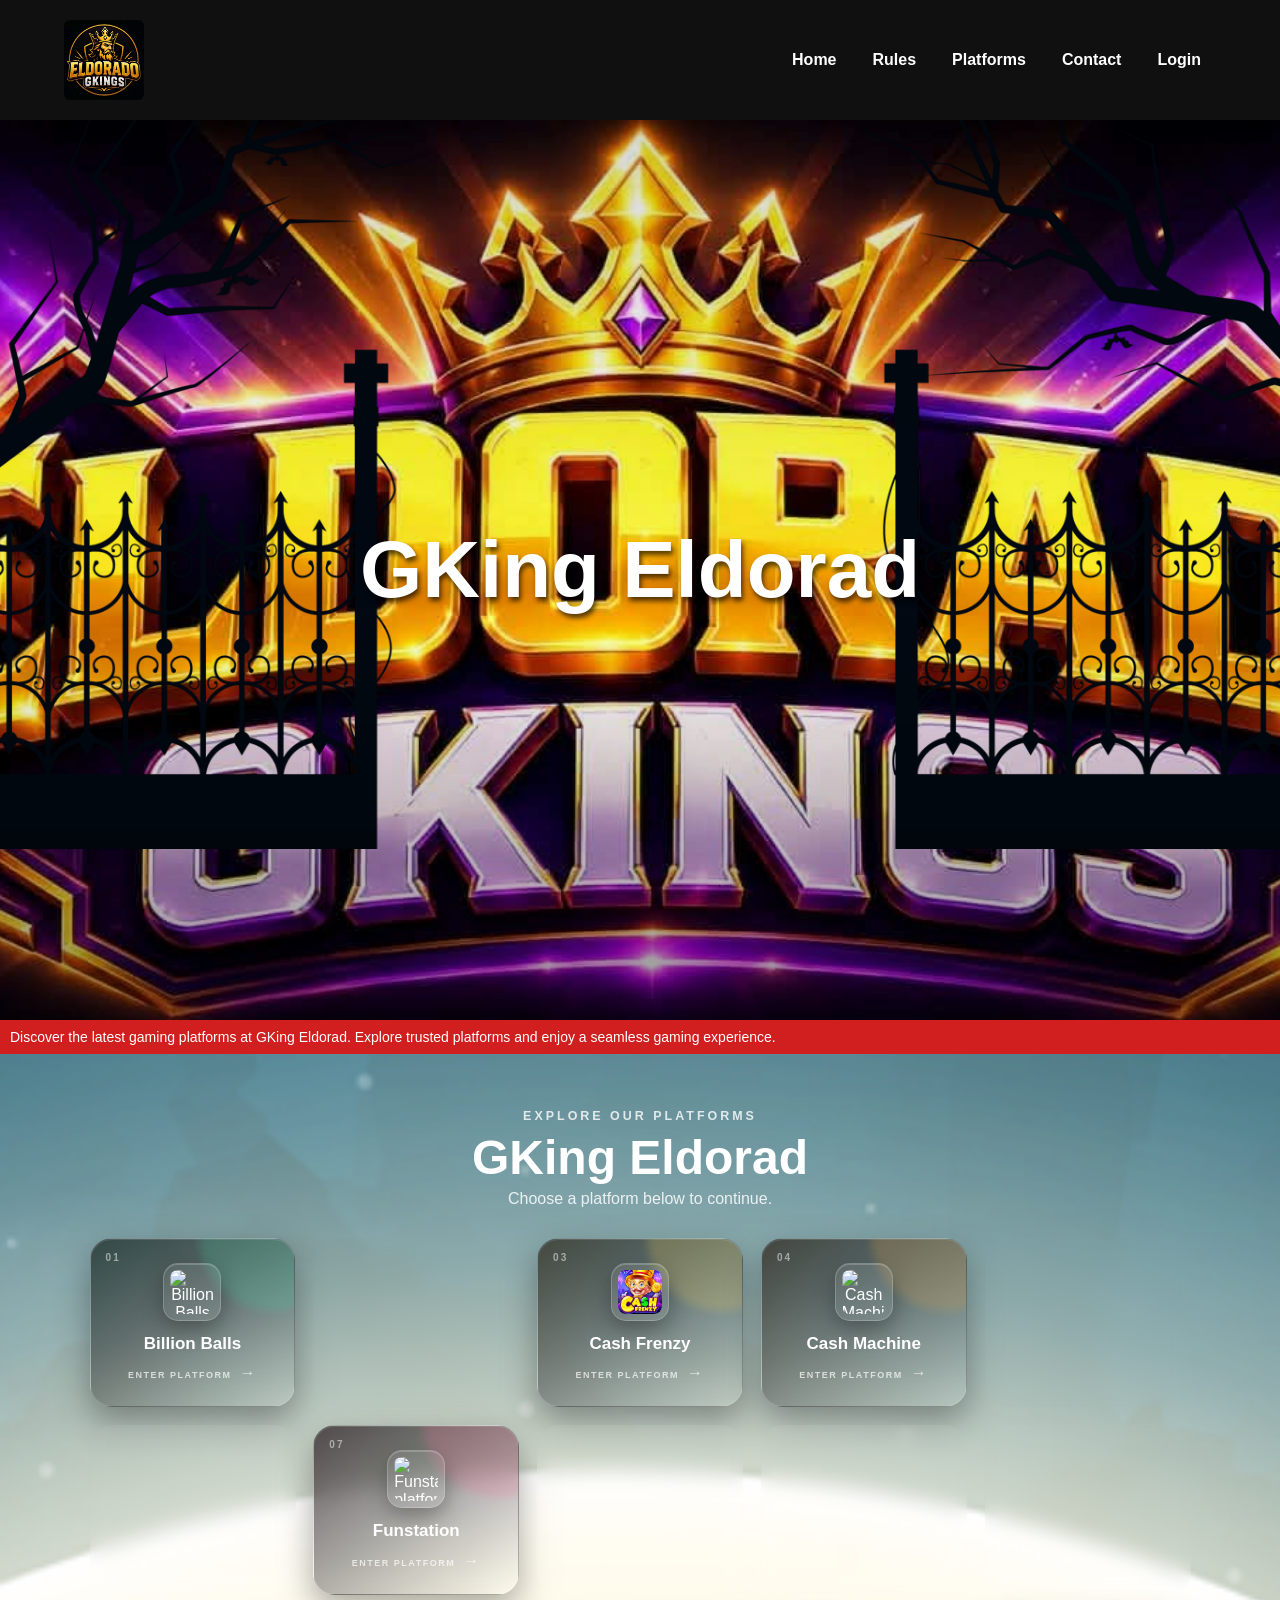
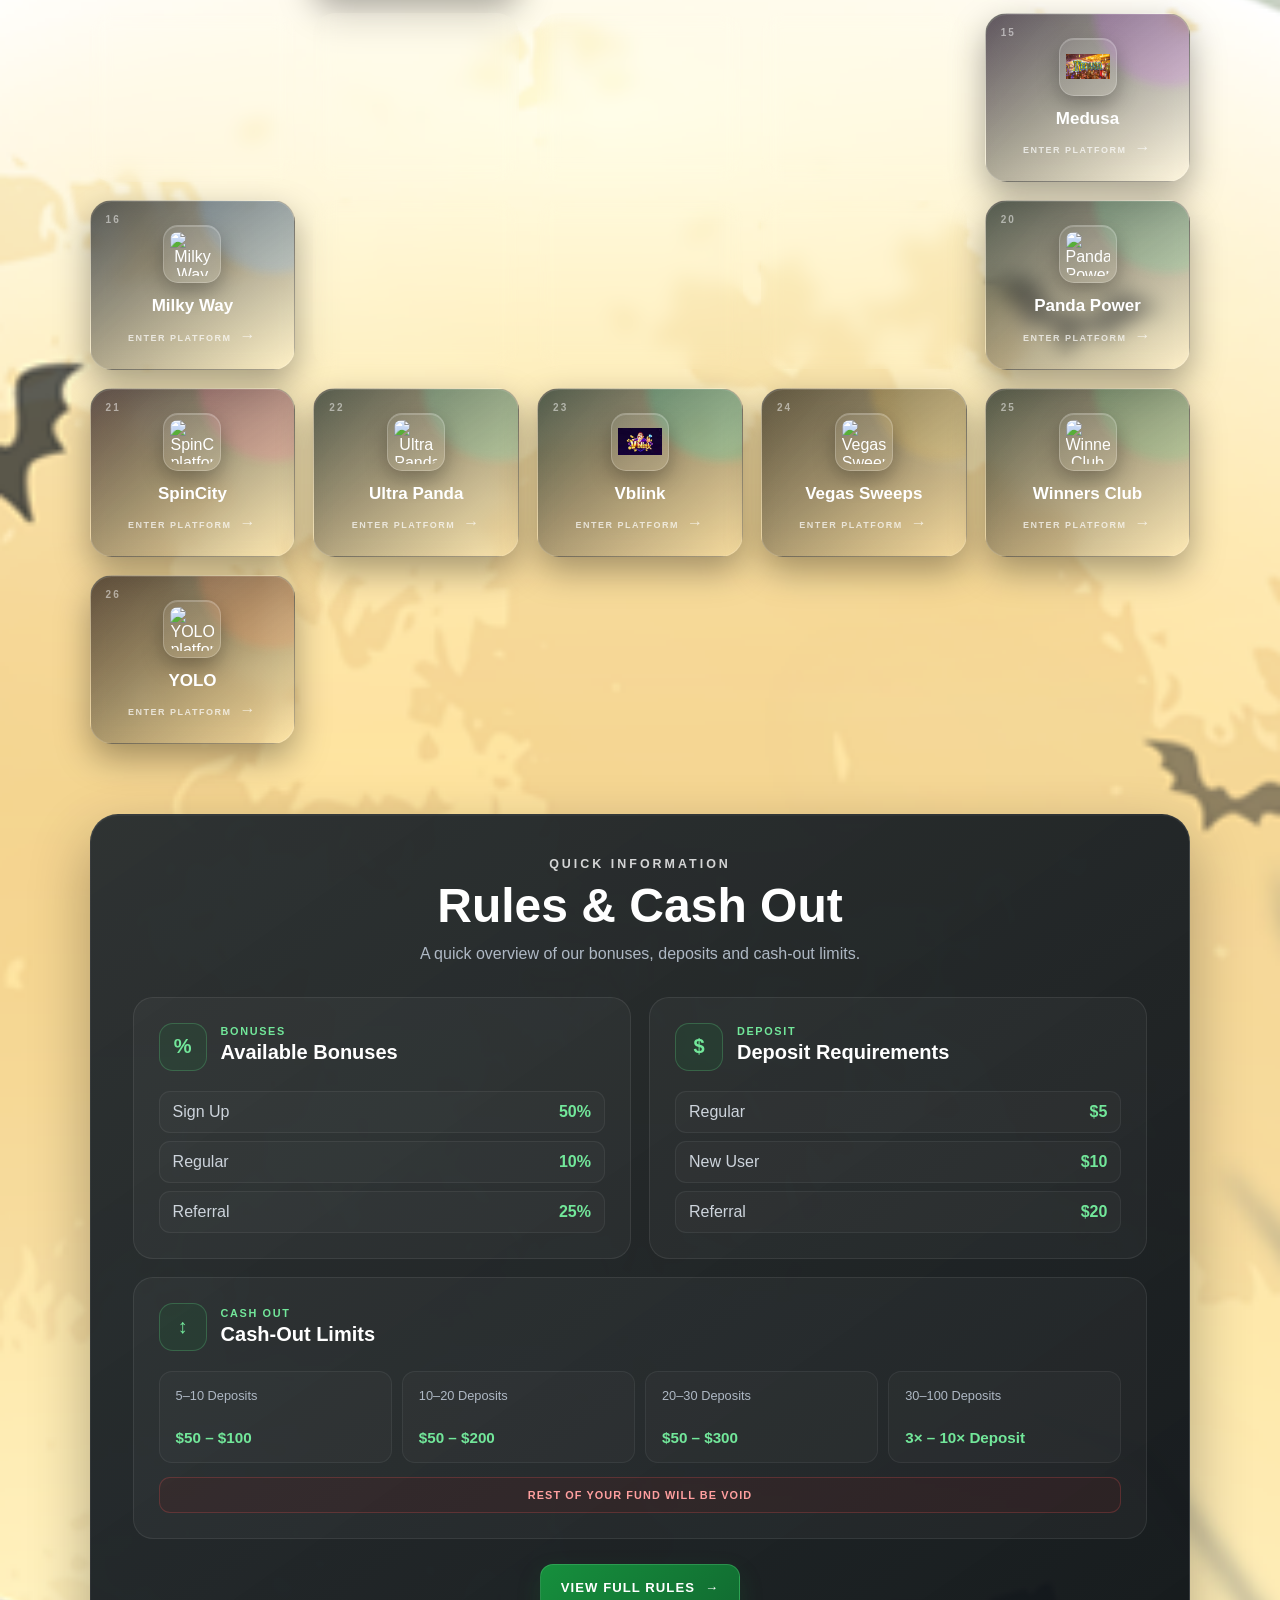
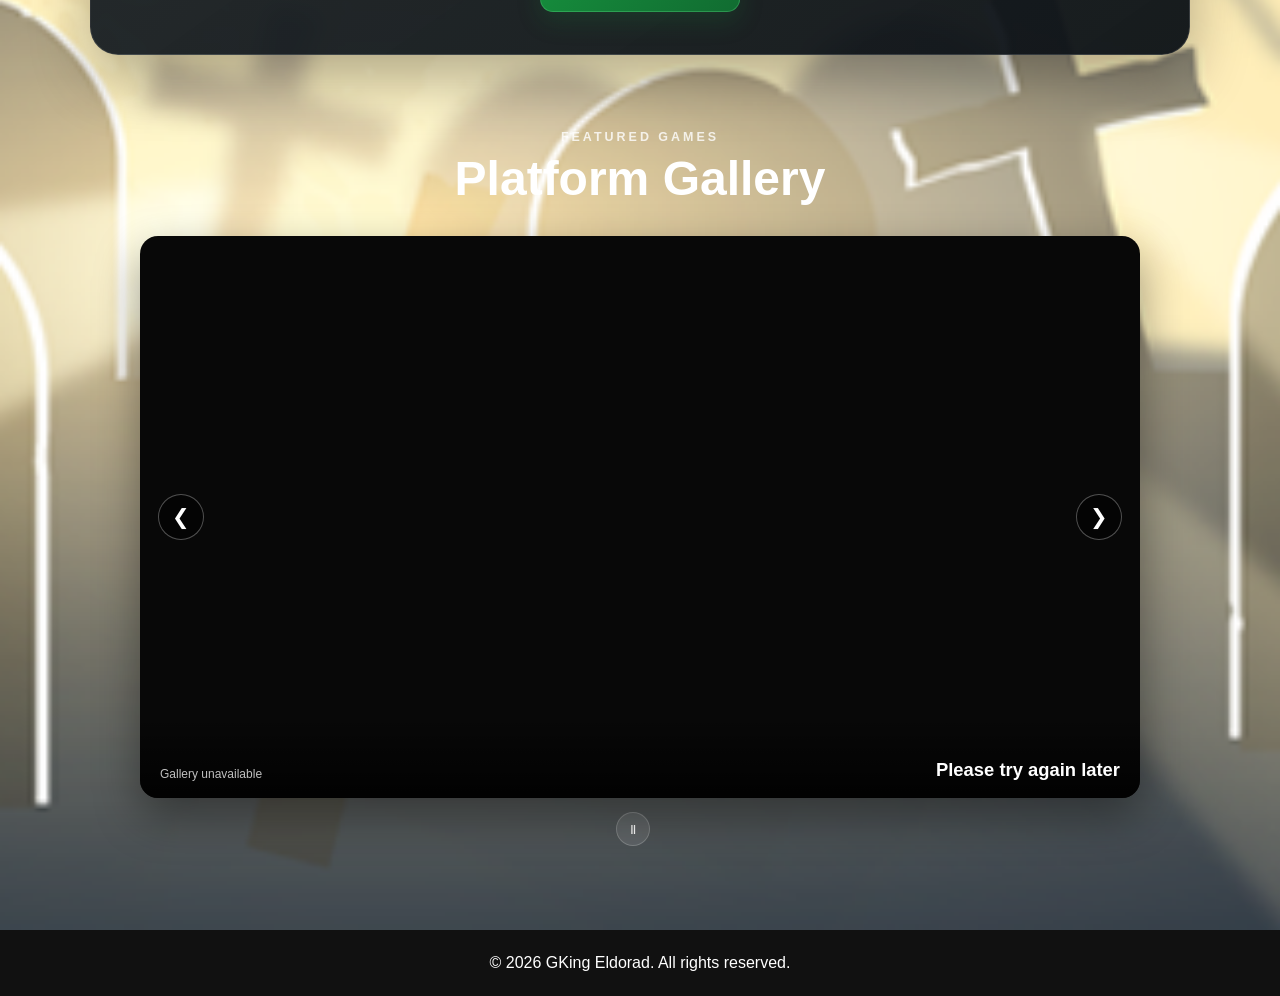
==== commit 132aec50: "Refine homepage rules summary styling and responsive layout" ====
--- a/index.html
+++ b/index.html
@@ -8,6 +8,255 @@
     <title>GKing Eldorad</title>
     <link rel="stylesheet" href="style.css">
     <link rel="stylesheet" href="responsive.css">
+    <style>
+        /* =====================================================
+           HOME PAGE — RULES SUMMARY
+        ===================================================== */
+
+        .home-rules {
+            width: min(1150px, 100%);
+            margin: 70px auto 75px;
+            padding: 42px;
+            border: 1px solid rgba(255, 255, 255, .1);
+            border-radius: 28px;
+            background: linear-gradient(145deg, rgba(29, 37, 43, .92), rgba(13, 18, 23, .96));
+            box-shadow: 0 24px 60px rgba(0, 0, 0, .3), inset 0 1px 0 rgba(255, 255, 255, .04);
+        }
+
+        .home-rules-heading {
+            margin-bottom: 30px;
+            text-align: center;
+        }
+
+        .home-rules-heading h2 {
+            margin: 5px 0 8px;
+            font-size: clamp(2rem, 5vw, 3rem);
+        }
+
+        .home-rules-heading p {
+            color: #aeb8c4;
+            line-height: 1.6;
+        }
+
+        .home-rules-grid {
+            display: grid;
+            grid-template-columns: repeat(2, minmax(0, 1fr));
+            gap: 18px;
+        }
+
+        .home-rule-card {
+            padding: 25px;
+            border: 1px solid rgba(255, 255, 255, .08);
+            border-radius: 20px;
+            background: rgba(255, 255, 255, .035);
+            transition: transform .25s ease, border-color .25s ease, background .25s ease;
+        }
+
+        .home-rule-card:hover {
+            transform: translateY(-4px);
+            border-color: rgba(101, 223, 140, .25);
+            background: rgba(101, 223, 140, .045);
+        }
+
+        .home-rule-card-wide {
+            grid-column: 1 / -1;
+        }
+
+        .home-rule-header {
+            display: flex;
+            align-items: center;
+            gap: 14px;
+            margin-bottom: 20px;
+        }
+
+        .home-rule-icon {
+            width: 48px;
+            height: 48px;
+            flex: 0 0 48px;
+            display: grid;
+            place-items: center;
+            border: 1px solid rgba(101, 223, 140, .25);
+            border-radius: 14px;
+            background: rgba(22, 143, 61, .12);
+            color: #72e79a;
+            font-size: 1.25rem;
+            font-weight: 900;
+        }
+
+        .home-rule-label {
+            display: block;
+            margin-bottom: 4px;
+            color: #72e79a;
+            font-size: .68rem;
+            font-weight: 900;
+            letter-spacing: .15em;
+        }
+
+        .home-rule-card h3 {
+            margin: 0;
+            color: #fff;
+            font-size: 1.25rem;
+        }
+
+        .home-rule-card > .home-rule-icon {
+            float: left;
+            margin: 0 14px 18px 0;
+        }
+
+        .home-rule-card > .home-rule-icon + div {
+            min-height: 48px;
+            padding-top: 2px;
+        }
+
+        .home-rule-card ul {
+            clear: both;
+            display: grid;
+            gap: 8px;
+            margin: 20px 0 0;
+            padding: 0;
+            list-style: none;
+        }
+
+        .home-rule-card li {
+            display: flex;
+            justify-content: space-between;
+            gap: 15px;
+            padding: 11px 13px;
+            border: 1px solid rgba(255, 255, 255, .06);
+            border-radius: 11px;
+            background: rgba(255, 255, 255, .025);
+            color: #cdd4dc;
+        }
+
+        .home-rule-card li strong {
+            color: #72e79a;
+            font-weight: 900;
+        }
+
+        .home-cashout-grid {
+            display: grid;
+            grid-template-columns: repeat(4, minmax(0, 1fr));
+            gap: 10px;
+        }
+
+        .home-cashout-grid div {
+            min-height: 92px;
+            padding: 16px;
+            display: flex;
+            flex-direction: column;
+            justify-content: space-between;
+            gap: 10px;
+            border: 1px solid rgba(255, 255, 255, .06);
+            border-radius: 13px;
+            background: rgba(255, 255, 255, .025);
+        }
+
+        .home-cashout-grid span {
+            color: #aeb8c4;
+            font-size: .8rem;
+        }
+
+        .home-cashout-grid strong {
+            color: #72e79a;
+            font-size: .95rem;
+        }
+
+        .home-rules-warning {
+            margin-top: 14px;
+            padding: 11px 15px;
+            border: 1px solid rgba(255, 92, 92, .22);
+            border-radius: 11px;
+            background: rgba(104, 27, 27, .16);
+            color: #ff9f9f;
+            font-size: .68rem;
+            font-weight: 900;
+            letter-spacing: .1em;
+            text-align: center;
+        }
+
+        .home-rules-button {
+            width: fit-content;
+            min-height: 48px;
+            margin: 25px auto 0;
+            padding: 12px 20px;
+            display: flex;
+            align-items: center;
+            justify-content: center;
+            gap: 10px;
+            border: 1px solid rgba(101, 223, 140, .3);
+            border-radius: 13px;
+            background: linear-gradient(135deg, #168f3d, #116c31);
+            color: #fff;
+            font-size: .82rem;
+            font-weight: 900;
+            letter-spacing: .08em;
+            box-shadow: 0 10px 25px rgba(22, 143, 61, .18);
+            transition: transform .22s ease, box-shadow .22s ease, filter .22s ease;
+        }
+
+        .home-rules-button:hover {
+            transform: translateY(-3px);
+            filter: brightness(1.08);
+            box-shadow: 0 15px 32px rgba(22, 143, 61, .28);
+        }
+
+        @media (max-width: 900px) {
+            .home-rules {
+                padding: 32px;
+            }
+
+            .home-cashout-grid {
+                grid-template-columns: repeat(2, minmax(0, 1fr));
+            }
+        }
+
+        @media (max-width: 800px) {
+            .home-rules {
+                margin: 50px auto 60px;
+                padding: 25px;
+                border-radius: 22px;
+            }
+
+            .home-rules-grid {
+                grid-template-columns: 1fr;
+            }
+
+            .home-rule-card-wide {
+                grid-column: auto;
+            }
+        }
+
+        @media (max-width: 520px) {
+            .home-rules {
+                margin: 40px auto 50px;
+                padding: 19px;
+                border-radius: 18px;
+            }
+
+            .home-rules-heading {
+                margin-bottom: 22px;
+            }
+
+            .home-rule-card {
+                padding: 19px;
+            }
+
+            .home-cashout-grid {
+                grid-template-columns: 1fr;
+            }
+
+            .home-rules-button {
+                width: 100%;
+            }
+        }
+
+        @media (prefers-reduced-motion: reduce) {
+            .home-rule-card,
+            .home-rules-button {
+                transition: none;
+            }
+        }
+    </style>
 </head>
 <body>
     <header class="site-header">
@@ -114,9 +363,7 @@
                             </div>
                         </div>
 
-                        <div class="home-rules-warning">
-                            REST OF YOUR FUND WILL BE VOID
-                        </div>
+                        <div class="home-rules-warning">REST OF YOUR FUND WILL BE VOID</div>
                     </article>
                 </div>
 
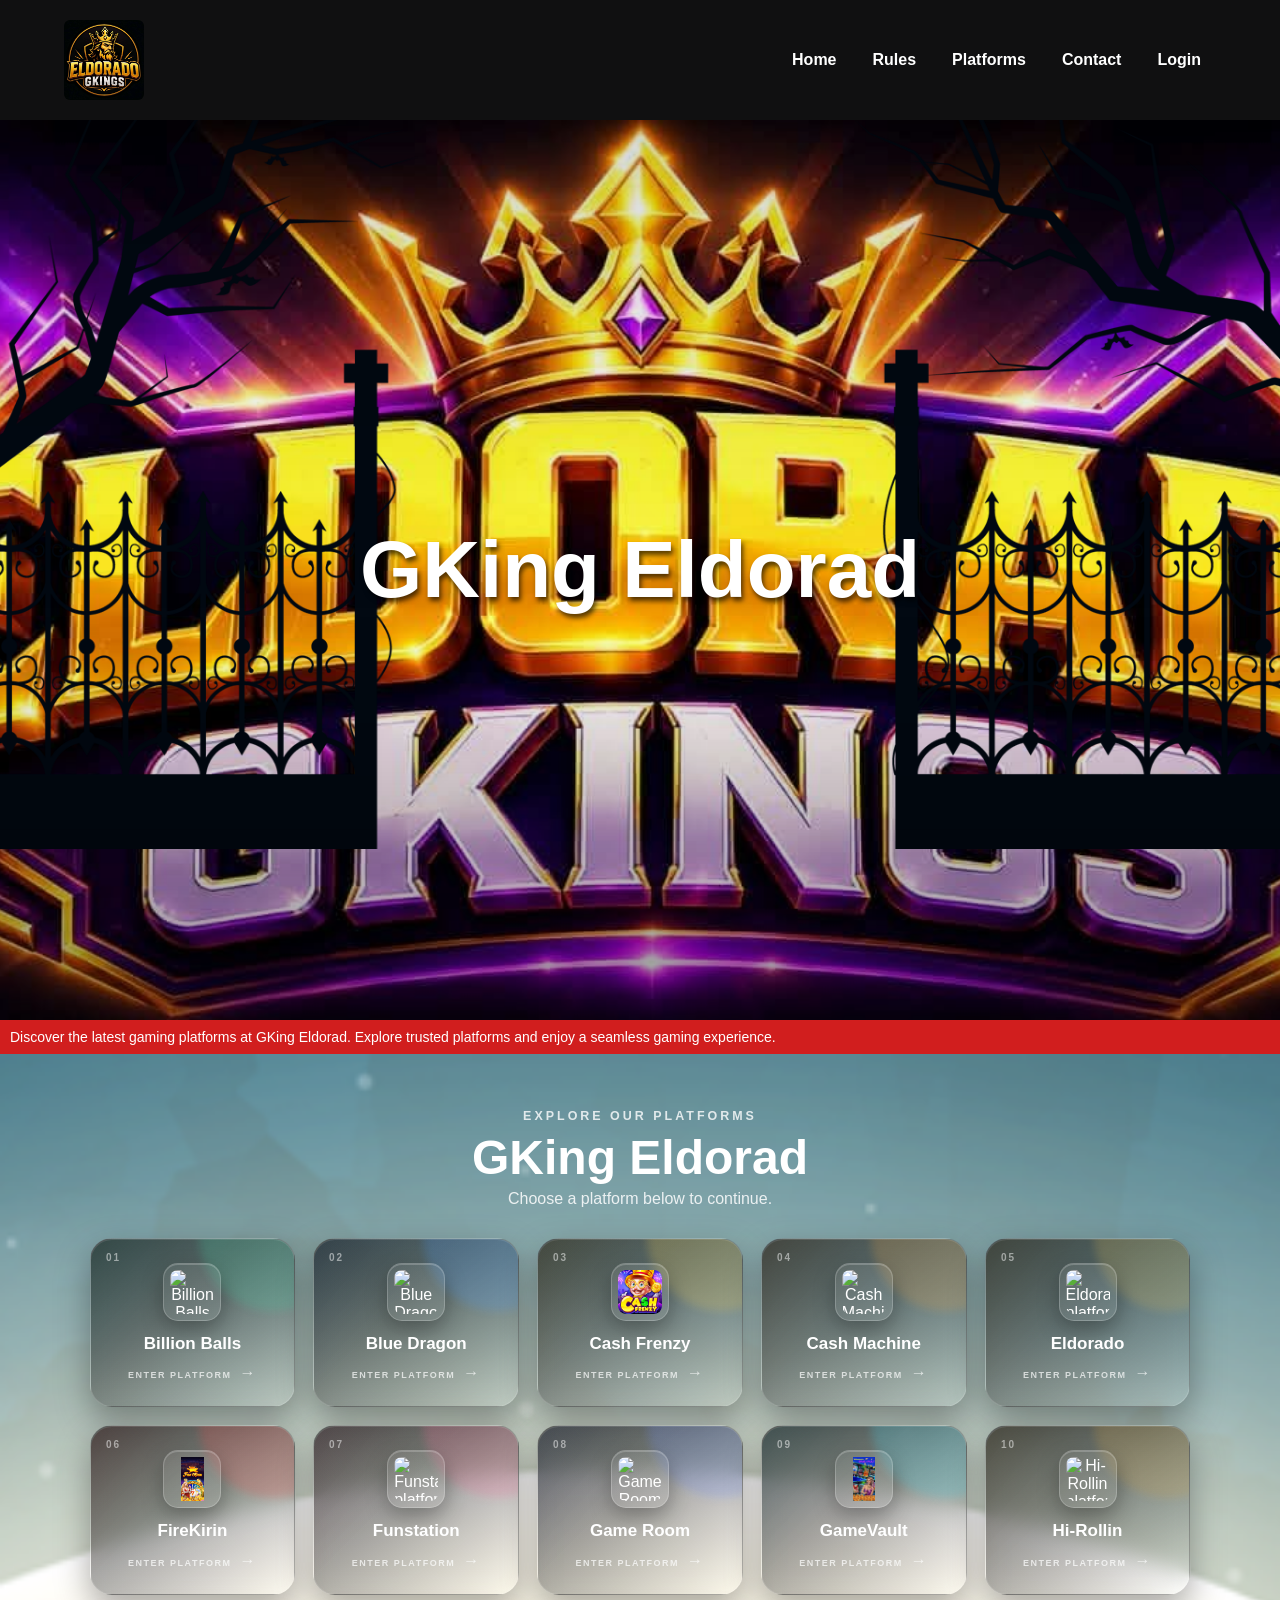
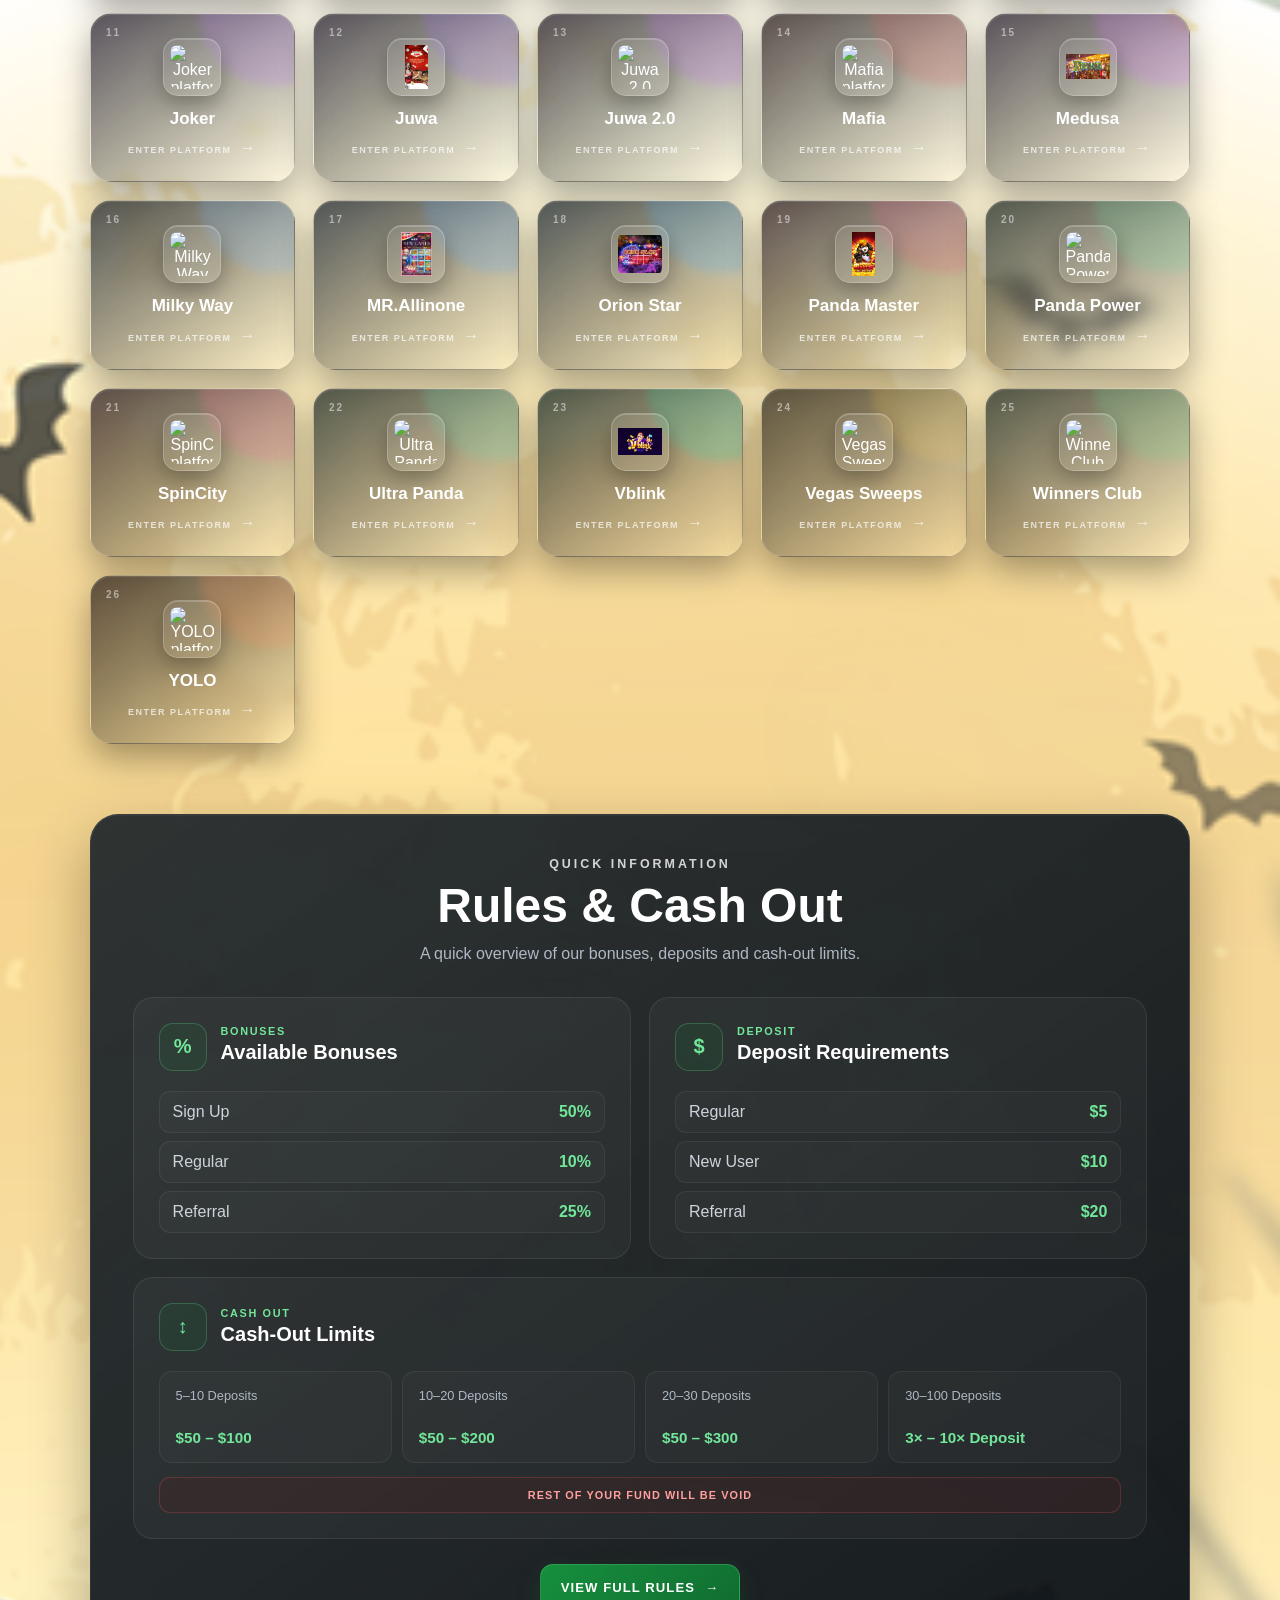
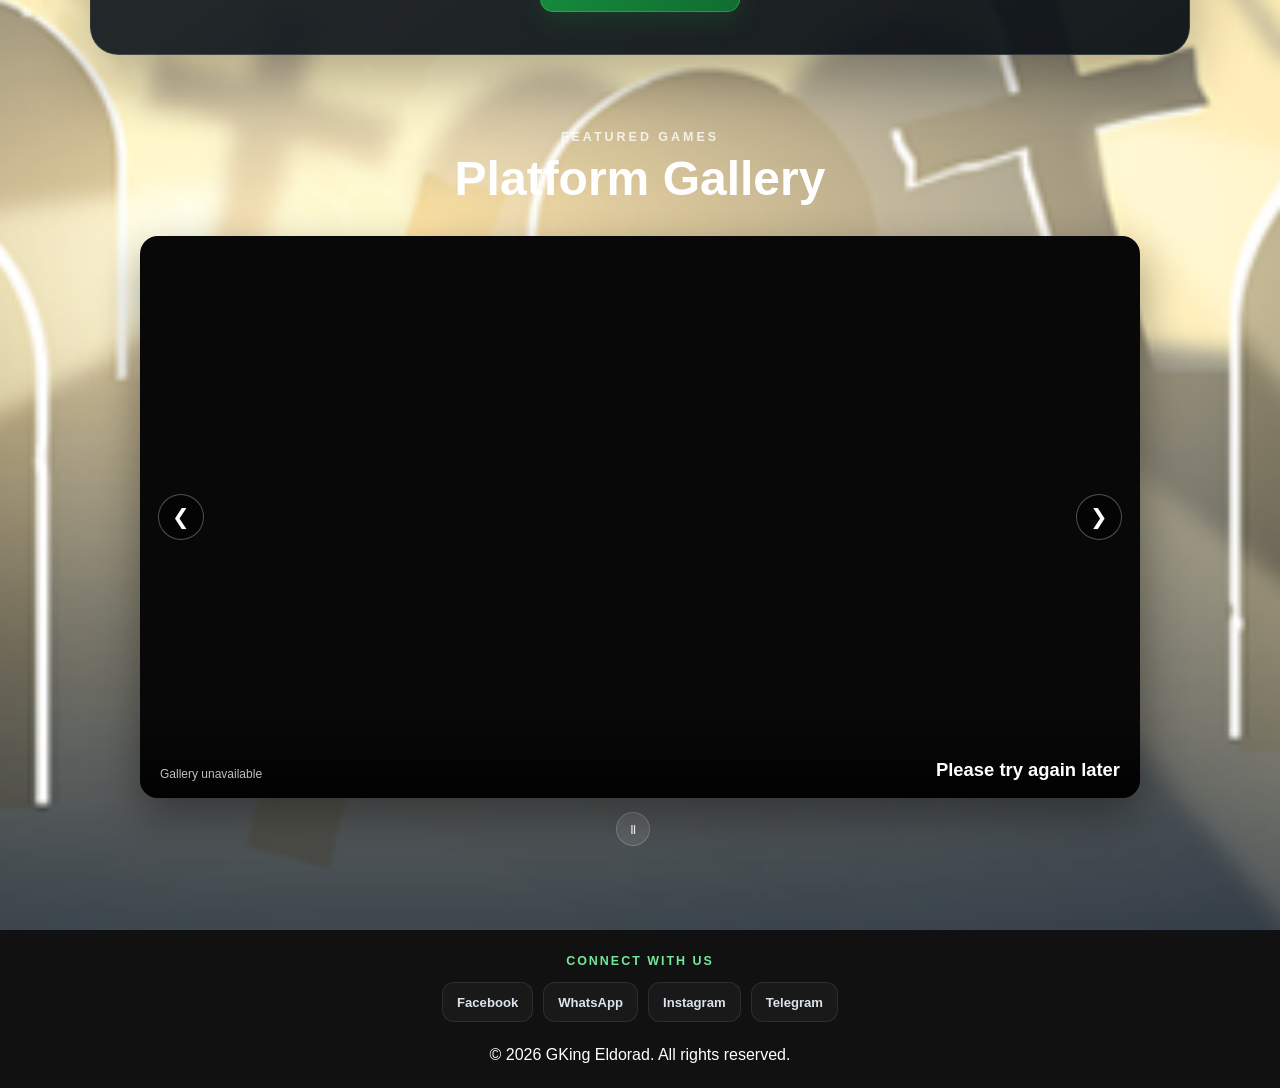
==== commit 5d14b9c5: "Add Connect With Us social links to footer" ====
--- a/index.html
+++ b/index.html
@@ -12,7 +12,6 @@
         /* =====================================================
            HOME PAGE — RULES SUMMARY
         ===================================================== */
-
         .home-rules {
             width: min(1150px, 100%);
             margin: 70px auto 75px;
@@ -22,240 +21,81 @@
             background: linear-gradient(145deg, rgba(29, 37, 43, .92), rgba(13, 18, 23, .96));
             box-shadow: 0 24px 60px rgba(0, 0, 0, .3), inset 0 1px 0 rgba(255, 255, 255, .04);
         }
-
-        .home-rules-heading {
-            margin-bottom: 30px;
+        .home-rules-heading { margin-bottom: 30px; text-align: center; }
+        .home-rules-heading h2 { margin: 5px 0 8px; font-size: clamp(2rem, 5vw, 3rem); }
+        .home-rules-heading p { color: #aeb8c4; line-height: 1.6; }
+        .home-rules-grid { display: grid; grid-template-columns: repeat(2, minmax(0, 1fr)); gap: 18px; }
+        .home-rule-card { padding: 25px; border: 1px solid rgba(255, 255, 255, .08); border-radius: 20px; background: rgba(255, 255, 255, .035); transition: transform .25s ease, border-color .25s ease, background .25s ease; }
+        .home-rule-card:hover { transform: translateY(-4px); border-color: rgba(101, 223, 140, .25); background: rgba(101, 223, 140, .045); }
+        .home-rule-card-wide { grid-column: 1 / -1; }
+        .home-rule-header { display: flex; align-items: center; gap: 14px; margin-bottom: 20px; }
+        .home-rule-icon { width: 48px; height: 48px; flex: 0 0 48px; display: grid; place-items: center; border: 1px solid rgba(101, 223, 140, .25); border-radius: 14px; background: rgba(22, 143, 61, .12); color: #72e79a; font-size: 1.25rem; font-weight: 900; }
+        .home-rule-label { display: block; margin-bottom: 4px; color: #72e79a; font-size: .68rem; font-weight: 900; letter-spacing: .15em; }
+        .home-rule-card h3 { margin: 0; color: #fff; font-size: 1.25rem; }
+        .home-rule-card > .home-rule-icon { float: left; margin: 0 14px 18px 0; }
+        .home-rule-card > .home-rule-icon + div { min-height: 48px; padding-top: 2px; }
+        .home-rule-card ul { clear: both; display: grid; gap: 8px; margin: 20px 0 0; padding: 0; list-style: none; }
+        .home-rule-card li { display: flex; justify-content: space-between; gap: 15px; padding: 11px 13px; border: 1px solid rgba(255, 255, 255, .06); border-radius: 11px; background: rgba(255, 255, 255, .025); color: #cdd4dc; }
+        .home-rule-card li strong { color: #72e79a; font-weight: 900; }
+        .home-cashout-grid { display: grid; grid-template-columns: repeat(4, minmax(0, 1fr)); gap: 10px; }
+        .home-cashout-grid div { min-height: 92px; padding: 16px; display: flex; flex-direction: column; justify-content: space-between; gap: 10px; border: 1px solid rgba(255, 255, 255, .06); border-radius: 13px; background: rgba(255, 255, 255, .025); }
+        .home-cashout-grid span { color: #aeb8c4; font-size: .8rem; }
+        .home-cashout-grid strong { color: #72e79a; font-size: .95rem; }
+        .home-rules-warning { margin-top: 14px; padding: 11px 15px; border: 1px solid rgba(255, 92, 92, .22); border-radius: 11px; background: rgba(104, 27, 27, .16); color: #ff9f9f; font-size: .68rem; font-weight: 900; letter-spacing: .1em; text-align: center; }
+        .home-rules-button { width: fit-content; min-height: 48px; margin: 25px auto 0; padding: 12px 20px; display: flex; align-items: center; justify-content: center; gap: 10px; border: 1px solid rgba(101, 223, 140, .3); border-radius: 13px; background: linear-gradient(135deg, #168f3d, #116c31); color: #fff; font-size: .82rem; font-weight: 900; letter-spacing: .08em; box-shadow: 0 10px 25px rgba(22, 143, 61, .18); transition: transform .22s ease, box-shadow .22s ease, filter .22s ease; }
+        .home-rules-button:hover { transform: translateY(-3px); filter: brightness(1.08); box-shadow: 0 15px 32px rgba(22, 143, 61, .28); }
+        @media (max-width: 900px) { .home-rules { padding: 32px; } .home-cashout-grid { grid-template-columns: repeat(2, minmax(0, 1fr)); } }
+        @media (max-width: 800px) { .home-rules { margin: 50px auto 60px; padding: 25px; border-radius: 22px; } .home-rules-grid { grid-template-columns: 1fr; } .home-rule-card-wide { grid-column: auto; } }
+        @media (max-width: 520px) { .home-rules { margin: 40px auto 50px; padding: 19px; border-radius: 18px; } .home-rules-heading { margin-bottom: 22px; } .home-rule-card { padding: 19px; } .home-cashout-grid { grid-template-columns: 1fr; } .home-rules-button { width: 100%; } }
+        @media (prefers-reduced-motion: reduce) { .home-rule-card, .home-rules-button { transition: none; } }
+
+        /* =====================================================
+           HOME PAGE — CONNECT WITH US FOOTER
+        ===================================================== */
+        .footer-connect {
+            margin: 0 auto 24px;
             text-align: center;
         }
-
-        .home-rules-heading h2 {
-            margin: 5px 0 8px;
-            font-size: clamp(2rem, 5vw, 3rem);
-        }
-
-        .home-rules-heading p {
-            color: #aeb8c4;
-            line-height: 1.6;
-        }
-
-        .home-rules-grid {
-            display: grid;
-            grid-template-columns: repeat(2, minmax(0, 1fr));
-            gap: 18px;
-        }
-
-        .home-rule-card {
-            padding: 25px;
-            border: 1px solid rgba(255, 255, 255, .08);
-            border-radius: 20px;
-            background: rgba(255, 255, 255, .035);
-            transition: transform .25s ease, border-color .25s ease, background .25s ease;
-        }
-
-        .home-rule-card:hover {
-            transform: translateY(-4px);
-            border-color: rgba(101, 223, 140, .25);
-            background: rgba(101, 223, 140, .045);
-        }
-
-        .home-rule-card-wide {
-            grid-column: 1 / -1;
-        }
-
-        .home-rule-header {
+        .footer-connect-title {
+            margin: 0 0 14px;
+            color: #72e79a;
+            font-size: .78rem;
+            font-weight: 900;
+            letter-spacing: .16em;
+            text-transform: uppercase;
+        }
+        .footer-social-links {
             display: flex;
-            align-items: center;
-            gap: 14px;
-            margin-bottom: 20px;
-        }
-
-        .home-rule-icon {
-            width: 48px;
-            height: 48px;
-            flex: 0 0 48px;
-            display: grid;
-            place-items: center;
-            border: 1px solid rgba(101, 223, 140, .25);
-            border-radius: 14px;
-            background: rgba(22, 143, 61, .12);
-            color: #72e79a;
-            font-size: 1.25rem;
-            font-weight: 900;
-        }
-
-        .home-rule-label {
-            display: block;
-            margin-bottom: 4px;
-            color: #72e79a;
-            font-size: .68rem;
-            font-weight: 900;
-            letter-spacing: .15em;
-        }
-
-        .home-rule-card h3 {
-            margin: 0;
-            color: #fff;
-            font-size: 1.25rem;
-        }
-
-        .home-rule-card > .home-rule-icon {
-            float: left;
-            margin: 0 14px 18px 0;
-        }
-
-        .home-rule-card > .home-rule-icon + div {
-            min-height: 48px;
-            padding-top: 2px;
-        }
-
-        .home-rule-card ul {
-            clear: both;
-            display: grid;
-            gap: 8px;
-            margin: 20px 0 0;
-            padding: 0;
-            list-style: none;
-        }
-
-        .home-rule-card li {
-            display: flex;
-            justify-content: space-between;
-            gap: 15px;
-            padding: 11px 13px;
-            border: 1px solid rgba(255, 255, 255, .06);
-            border-radius: 11px;
-            background: rgba(255, 255, 255, .025);
-            color: #cdd4dc;
-        }
-
-        .home-rule-card li strong {
-            color: #72e79a;
-            font-weight: 900;
-        }
-
-        .home-cashout-grid {
-            display: grid;
-            grid-template-columns: repeat(4, minmax(0, 1fr));
+            flex-wrap: wrap;
+            justify-content: center;
             gap: 10px;
         }
-
-        .home-cashout-grid div {
-            min-height: 92px;
-            padding: 16px;
-            display: flex;
-            flex-direction: column;
-            justify-content: space-between;
-            gap: 10px;
-            border: 1px solid rgba(255, 255, 255, .06);
-            border-radius: 13px;
-            background: rgba(255, 255, 255, .025);
-        }
-
-        .home-cashout-grid span {
-            color: #aeb8c4;
-            font-size: .8rem;
-        }
-
-        .home-cashout-grid strong {
-            color: #72e79a;
-            font-size: .95rem;
-        }
-
-        .home-rules-warning {
-            margin-top: 14px;
-            padding: 11px 15px;
-            border: 1px solid rgba(255, 92, 92, .22);
-            border-radius: 11px;
-            background: rgba(104, 27, 27, .16);
-            color: #ff9f9f;
-            font-size: .68rem;
-            font-weight: 900;
-            letter-spacing: .1em;
-            text-align: center;
-        }
-
-        .home-rules-button {
-            width: fit-content;
-            min-height: 48px;
-            margin: 25px auto 0;
-            padding: 12px 20px;
-            display: flex;
+        .footer-social-link {
+            display: inline-flex;
             align-items: center;
             justify-content: center;
-            gap: 10px;
-            border: 1px solid rgba(101, 223, 140, .3);
-            border-radius: 13px;
-            background: linear-gradient(135deg, #168f3d, #116c31);
-            color: #fff;
+            gap: 8px;
+            min-height: 40px;
+            padding: 8px 14px;
+            border: 1px solid rgba(255, 255, 255, .09);
+            border-radius: 12px;
+            background: rgba(255, 255, 255, .035);
+            color: #dce3ea;
             font-size: .82rem;
-            font-weight: 900;
-            letter-spacing: .08em;
-            box-shadow: 0 10px 25px rgba(22, 143, 61, .18);
-            transition: transform .22s ease, box-shadow .22s ease, filter .22s ease;
-        }
-
-        .home-rules-button:hover {
-            transform: translateY(-3px);
-            filter: brightness(1.08);
-            box-shadow: 0 15px 32px rgba(22, 143, 61, .28);
-        }
-
-        @media (max-width: 900px) {
-            .home-rules {
-                padding: 32px;
-            }
-
-            .home-cashout-grid {
-                grid-template-columns: repeat(2, minmax(0, 1fr));
-            }
-        }
-
-        @media (max-width: 800px) {
-            .home-rules {
-                margin: 50px auto 60px;
-                padding: 25px;
-                border-radius: 22px;
-            }
-
-            .home-rules-grid {
-                grid-template-columns: 1fr;
-            }
-
-            .home-rule-card-wide {
-                grid-column: auto;
-            }
-        }
-
+            font-weight: 800;
+            transition: transform .2s ease, border-color .2s ease, background .2s ease, color .2s ease;
+        }
+        .footer-social-link:hover {
+            transform: translateY(-2px);
+            border-color: rgba(101, 223, 140, .28);
+            background: rgba(101, 223, 140, .08);
+            color: #72e79a;
+        }
         @media (max-width: 520px) {
-            .home-rules {
-                margin: 40px auto 50px;
-                padding: 19px;
-                border-radius: 18px;
-            }
-
-            .home-rules-heading {
-                margin-bottom: 22px;
-            }
-
-            .home-rule-card {
-                padding: 19px;
-            }
-
-            .home-cashout-grid {
-                grid-template-columns: 1fr;
-            }
-
-            .home-rules-button {
-                width: 100%;
-            }
-        }
-
-        @media (prefers-reduced-motion: reduce) {
-            .home-rule-card,
-            .home-rules-button {
-                transition: none;
-            }
-        }
+            .footer-social-links { display: grid; grid-template-columns: repeat(2, minmax(0, 1fr)); padding: 0 12px; }
+            .footer-social-link { width: 100%; }
+        }
+        @media (prefers-reduced-motion: reduce) { .footer-social-link { transition: none; } }
     </style>
 </head>
 <body>
@@ -263,13 +103,9 @@
         <a class="logo-link" href="index.html" aria-label="GKing Eldorad home">
             <img src="images/logo/GKlogo.jpg" class="logo" alt="GKing Eldorad logo">
         </a>
-
         <button class="menu-toggle" type="button" aria-label="Open navigation menu" aria-expanded="false" aria-controls="main-navigation">
-            <span></span>
-            <span></span>
-            <span></span>
+            <span></span><span></span><span></span>
         </button>
-
         <nav class="navigation" id="main-navigation" aria-label="Main navigation">
             <a href="index.html">Home<span></span></a>
             <a href="Rules.html">Rules<span></span></a>
@@ -298,7 +134,6 @@
                 <h2>GKing Eldorad</h2>
                 <p>Choose a platform below to continue.</p>
             </div>
-
             <div class="platform-grid" id="platform-grid"></div>
 
             <section class="home-rules" aria-labelledby="home-rules-title">
@@ -307,70 +142,40 @@
                     <h2 id="home-rules-title">Rules &amp; Cash Out</h2>
                     <p>A quick overview of our bonuses, deposits and cash-out limits.</p>
                 </div>
-
                 <div class="home-rules-grid">
                     <article class="home-rule-card">
                         <div class="home-rule-icon" aria-hidden="true">%</div>
-                        <div>
-                            <span class="home-rule-label">BONUSES</span>
-                            <h3>Available Bonuses</h3>
-                        </div>
+                        <div><span class="home-rule-label">BONUSES</span><h3>Available Bonuses</h3></div>
                         <ul>
                             <li><span>Sign Up</span><strong>50%</strong></li>
                             <li><span>Regular</span><strong>10%</strong></li>
                             <li><span>Referral</span><strong>25%</strong></li>
                         </ul>
                     </article>
-
                     <article class="home-rule-card">
                         <div class="home-rule-icon" aria-hidden="true">$</div>
-                        <div>
-                            <span class="home-rule-label">DEPOSIT</span>
-                            <h3>Deposit Requirements</h3>
-                        </div>
+                        <div><span class="home-rule-label">DEPOSIT</span><h3>Deposit Requirements</h3></div>
                         <ul>
                             <li><span>Regular</span><strong>$5</strong></li>
                             <li><span>New User</span><strong>$10</strong></li>
                             <li><span>Referral</span><strong>$20</strong></li>
                         </ul>
                     </article>
-
                     <article class="home-rule-card home-rule-card-wide">
                         <div class="home-rule-header">
                             <div class="home-rule-icon" aria-hidden="true">↕</div>
-                            <div>
-                                <span class="home-rule-label">CASH OUT</span>
-                                <h3>Cash-Out Limits</h3>
-                            </div>
+                            <div><span class="home-rule-label">CASH OUT</span><h3>Cash-Out Limits</h3></div>
                         </div>
-
                         <div class="home-cashout-grid">
-                            <div>
-                                <span>5–10 Deposits</span>
-                                <strong>$50 – $100</strong>
-                            </div>
-                            <div>
-                                <span>10–20 Deposits</span>
-                                <strong>$50 – $200</strong>
-                            </div>
-                            <div>
-                                <span>20–30 Deposits</span>
-                                <strong>$50 – $300</strong>
-                            </div>
-                            <div>
-                                <span>30–100 Deposits</span>
-                                <strong>3× – 10× Deposit</strong>
-                            </div>
+                            <div><span>5–10 Deposits</span><strong>$50 – $100</strong></div>
+                            <div><span>10–20 Deposits</span><strong>$50 – $200</strong></div>
+                            <div><span>20–30 Deposits</span><strong>$50 – $300</strong></div>
+                            <div><span>30–100 Deposits</span><strong>3× – 10× Deposit</strong></div>
                         </div>
-
                         <div class="home-rules-warning">REST OF YOUR FUND WILL BE VOID</div>
                     </article>
                 </div>
-
-                <a class="home-rules-button" href="Rules.html">
-                    VIEW FULL RULES
-                    <span aria-hidden="true">→</span>
-                </a>
+                <a class="home-rules-button" href="Rules.html">VIEW FULL RULES <span aria-hidden="true">→</span></a>
             </section>
 
             <section class="gallery-section" aria-labelledby="gallery-title">
@@ -378,22 +183,16 @@
                     <span class="section-kicker">FEATURED GAMES</span>
                     <h2 id="gallery-title">Platform Gallery</h2>
                 </div>
-
                 <div class="slideshow-container" tabindex="0" aria-label="Platform image gallery">
                     <div class="gallery-main" id="gallery-main">
                         <button class="prev" type="button" aria-label="Previous image">❮</button>
                         <button class="next" type="button" aria-label="Next image">❯</button>
-                        <div class="gallery-caption">
-                            <span id="gallery-counter">0 / 0</span>
-                            <strong id="gallery-title-current">Gallery</strong>
-                        </div>
+                        <div class="gallery-caption"><span id="gallery-counter">0 / 0</span><strong id="gallery-title-current">Gallery</strong></div>
                     </div>
-
                     <div class="gallery-controls">
                         <button class="gallery-play" type="button" aria-label="Pause automatic slideshow" aria-pressed="true">Ⅱ</button>
                         <div class="dots" id="gallery-dots" aria-label="Choose gallery image"></div>
                     </div>
-
                     <div class="gallery-thumbnails" id="gallery-thumbnails" aria-label="Gallery thumbnails"></div>
                 </div>
             </section>
@@ -401,6 +200,15 @@
     </main>
 
     <footer class="site-footer">
+        <div class="footer-connect">
+            <h2 class="footer-connect-title">Connect With Us</h2>
+            <div class="footer-social-links" aria-label="Social media links">
+                <a class="footer-social-link" href="https://www.facebook.com/share/1DJpeAKTug/" target="_blank" rel="noopener noreferrer">Facebook</a>
+                <a class="footer-social-link" href="#">WhatsApp</a>
+                <a class="footer-social-link" href="https://www.instagram.com/" target="_blank" rel="noopener noreferrer">Instagram</a>
+                <a class="footer-social-link" href="https://kabikesu.github.io/Gkingeldorad.us/About%20US.html#" target="_blank" rel="noopener noreferrer">Telegram</a>
+            </div>
+        </div>
         <p>&copy; 2026 GKing Eldorad. All rights reserved.</p>
     </footer>
 
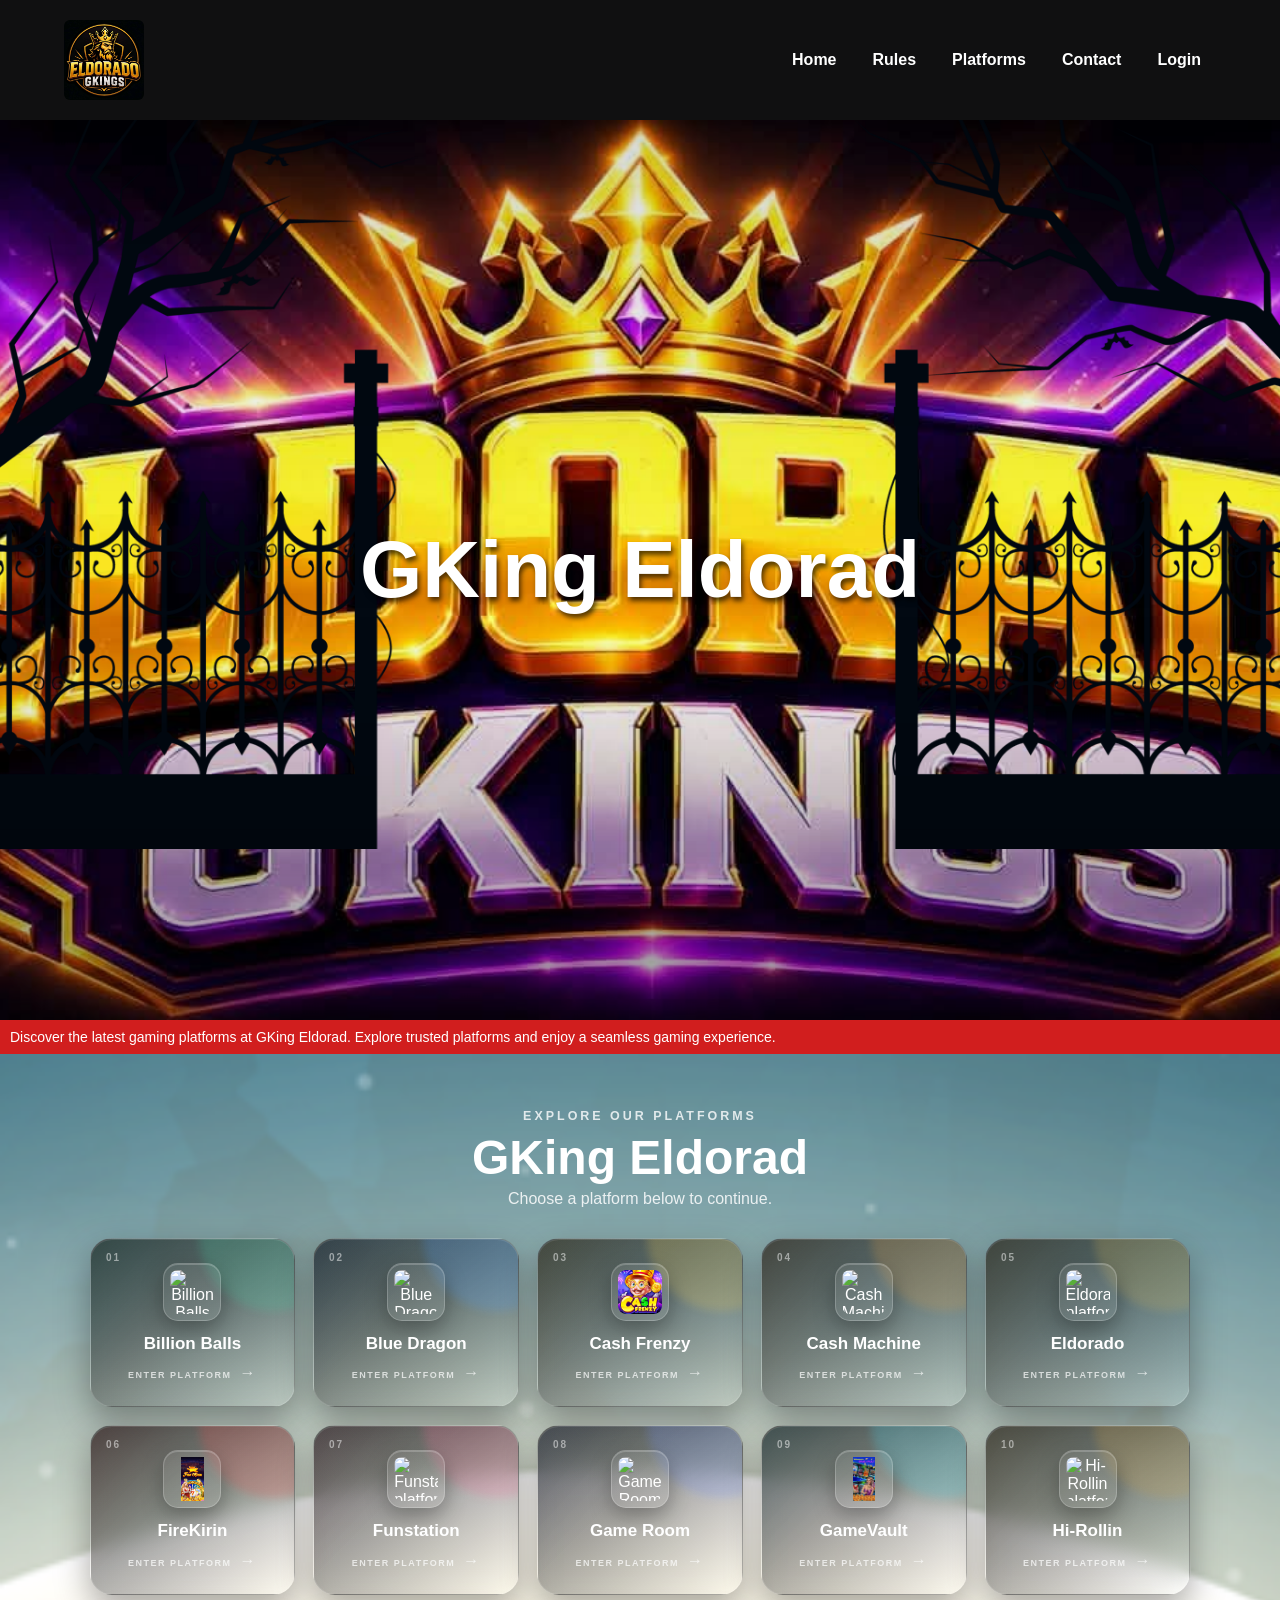
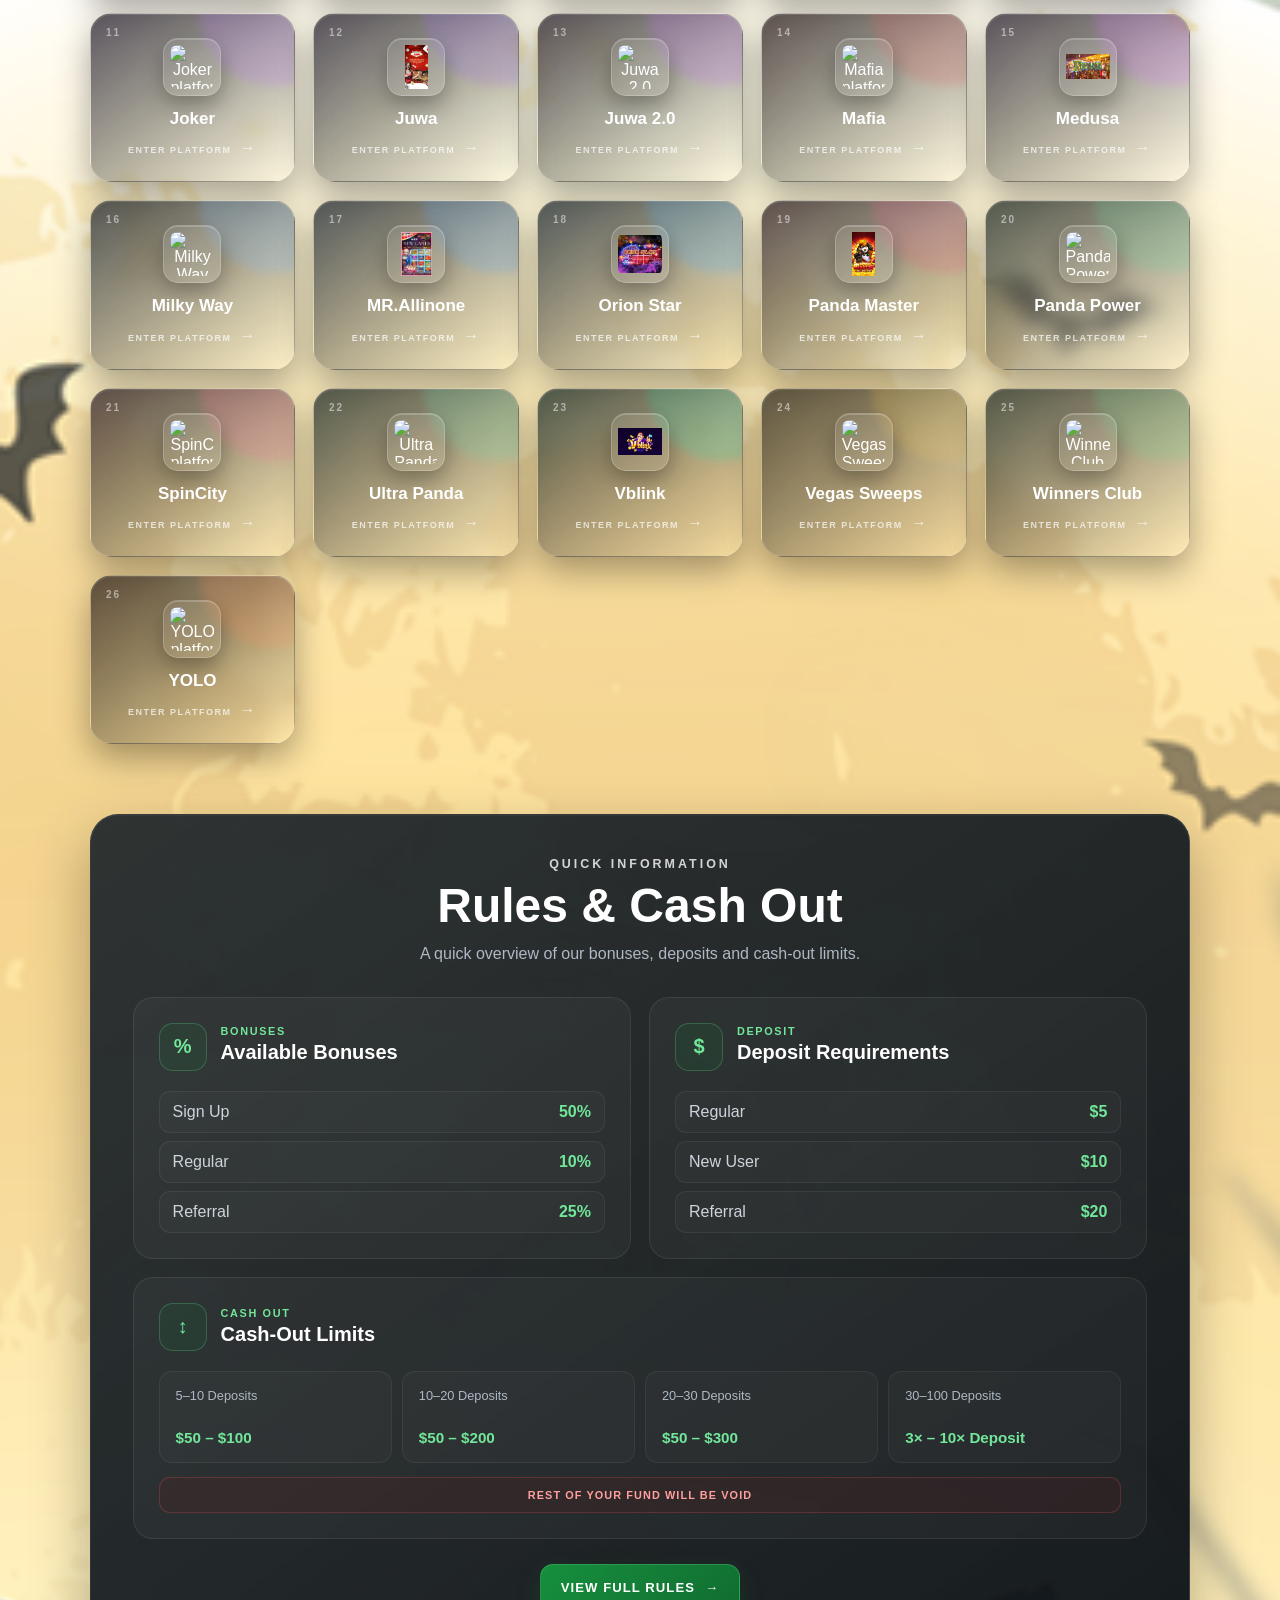
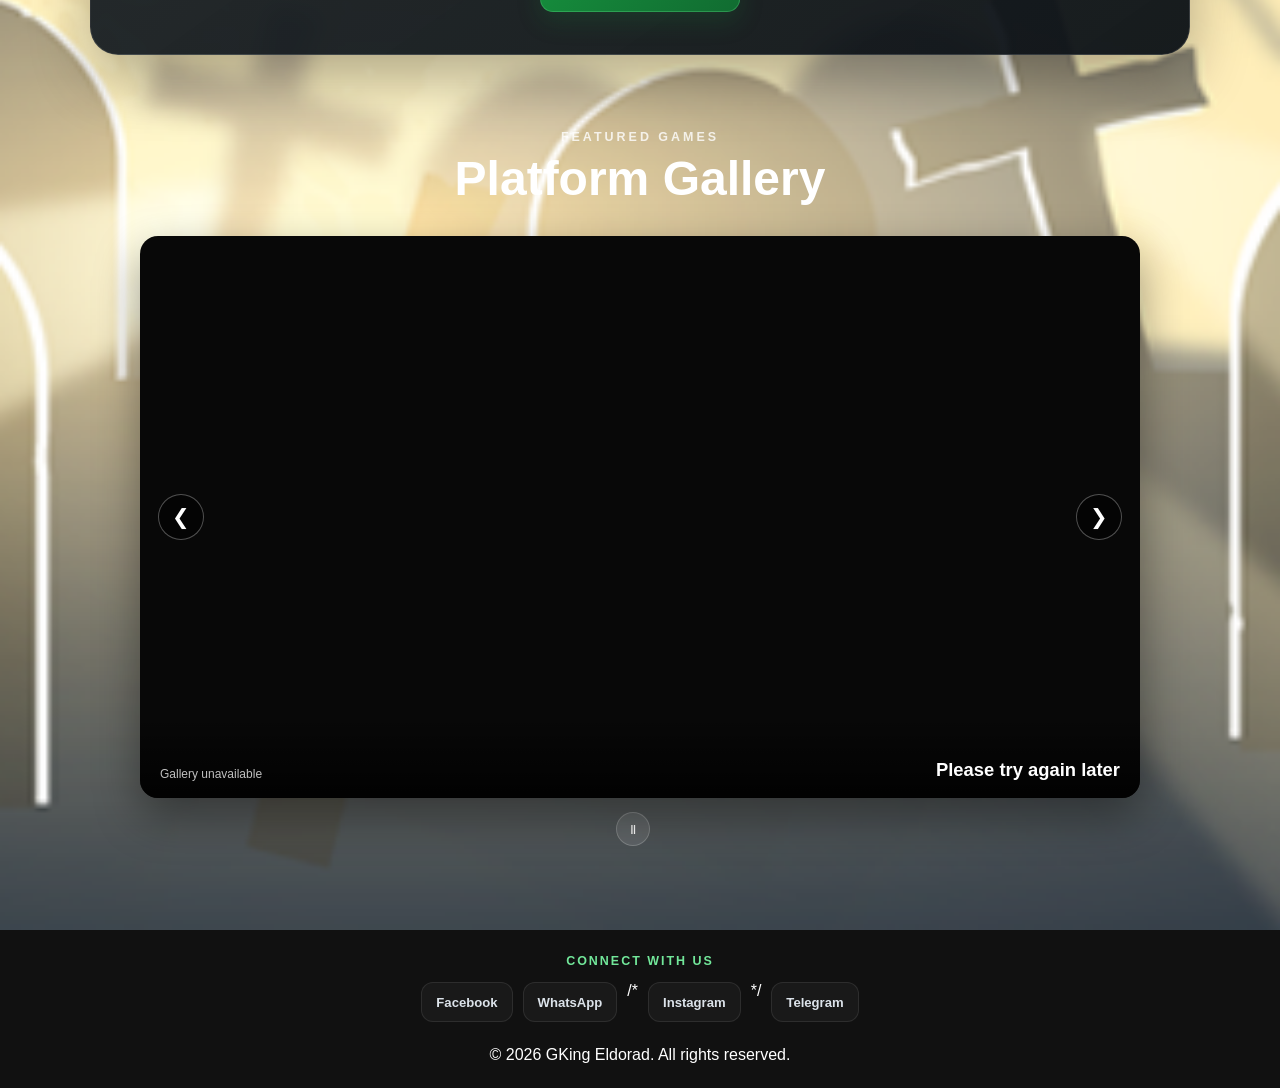
==== commit 5841ee3f: "Update footer social links in index.html" ====
--- a/index.html
+++ b/index.html
@@ -204,9 +204,9 @@
             <h2 class="footer-connect-title">Connect With Us</h2>
             <div class="footer-social-links" aria-label="Social media links">
                 <a class="footer-social-link" href="https://www.facebook.com/share/1DJpeAKTug/" target="_blank" rel="noopener noreferrer">Facebook</a>
-                <a class="footer-social-link" href="#">WhatsApp</a>
-                <a class="footer-social-link" href="https://www.instagram.com/" target="_blank" rel="noopener noreferrer">Instagram</a>
-                <a class="footer-social-link" href="https://kabikesu.github.io/Gkingeldorad.us/About%20US.html#" target="_blank" rel="noopener noreferrer">Telegram</a>
+                <a class="footer-social-link" href="https://wa.me/message/TEJ3HDIJYXSBE1">WhatsApp</a>
+                /* <a class="footer-social-link" href="https://www.instagram.com/" target="_blank" rel="noopener noreferrer">Instagram</a> */
+                <a class="footer-social-link" href="#" target="_blank" rel="noopener noreferrer">Telegram</a>
             </div>
         </div>
         <p>&copy; 2026 GKing Eldorad. All rights reserved.</p>
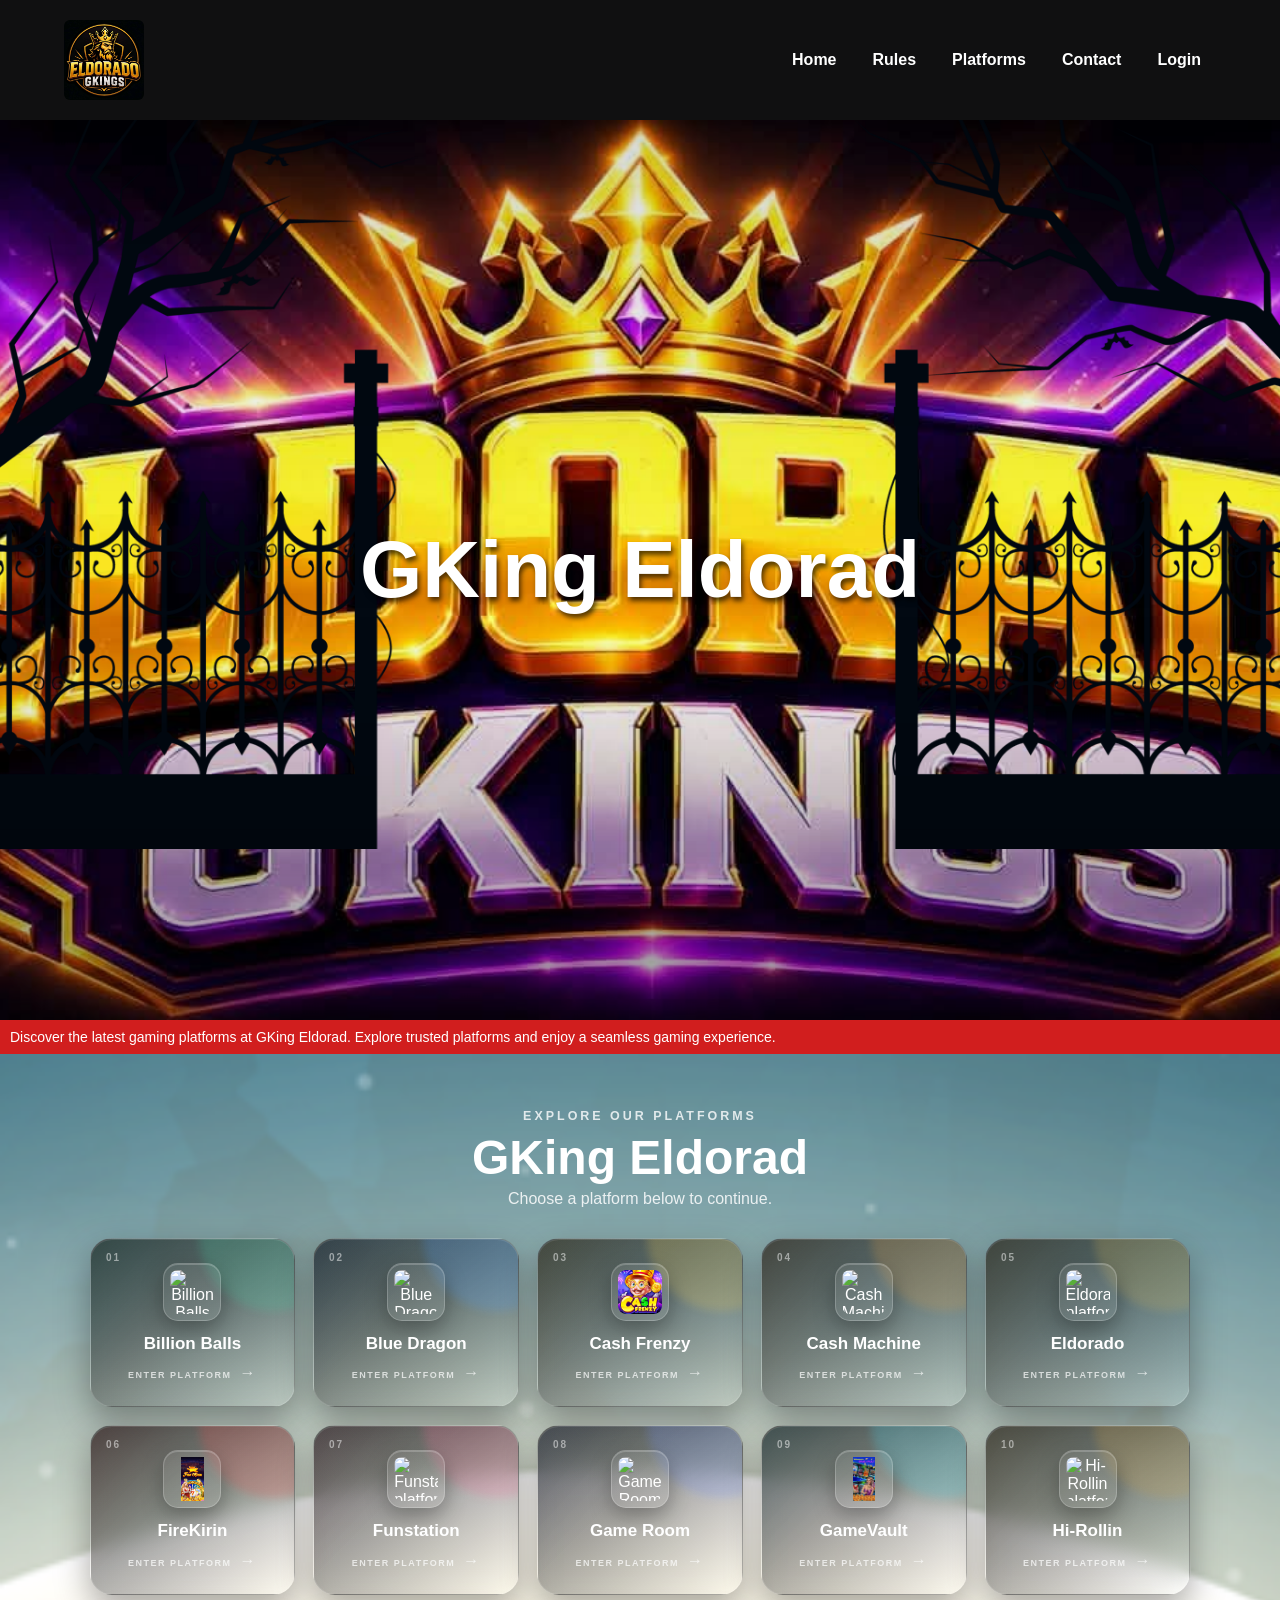
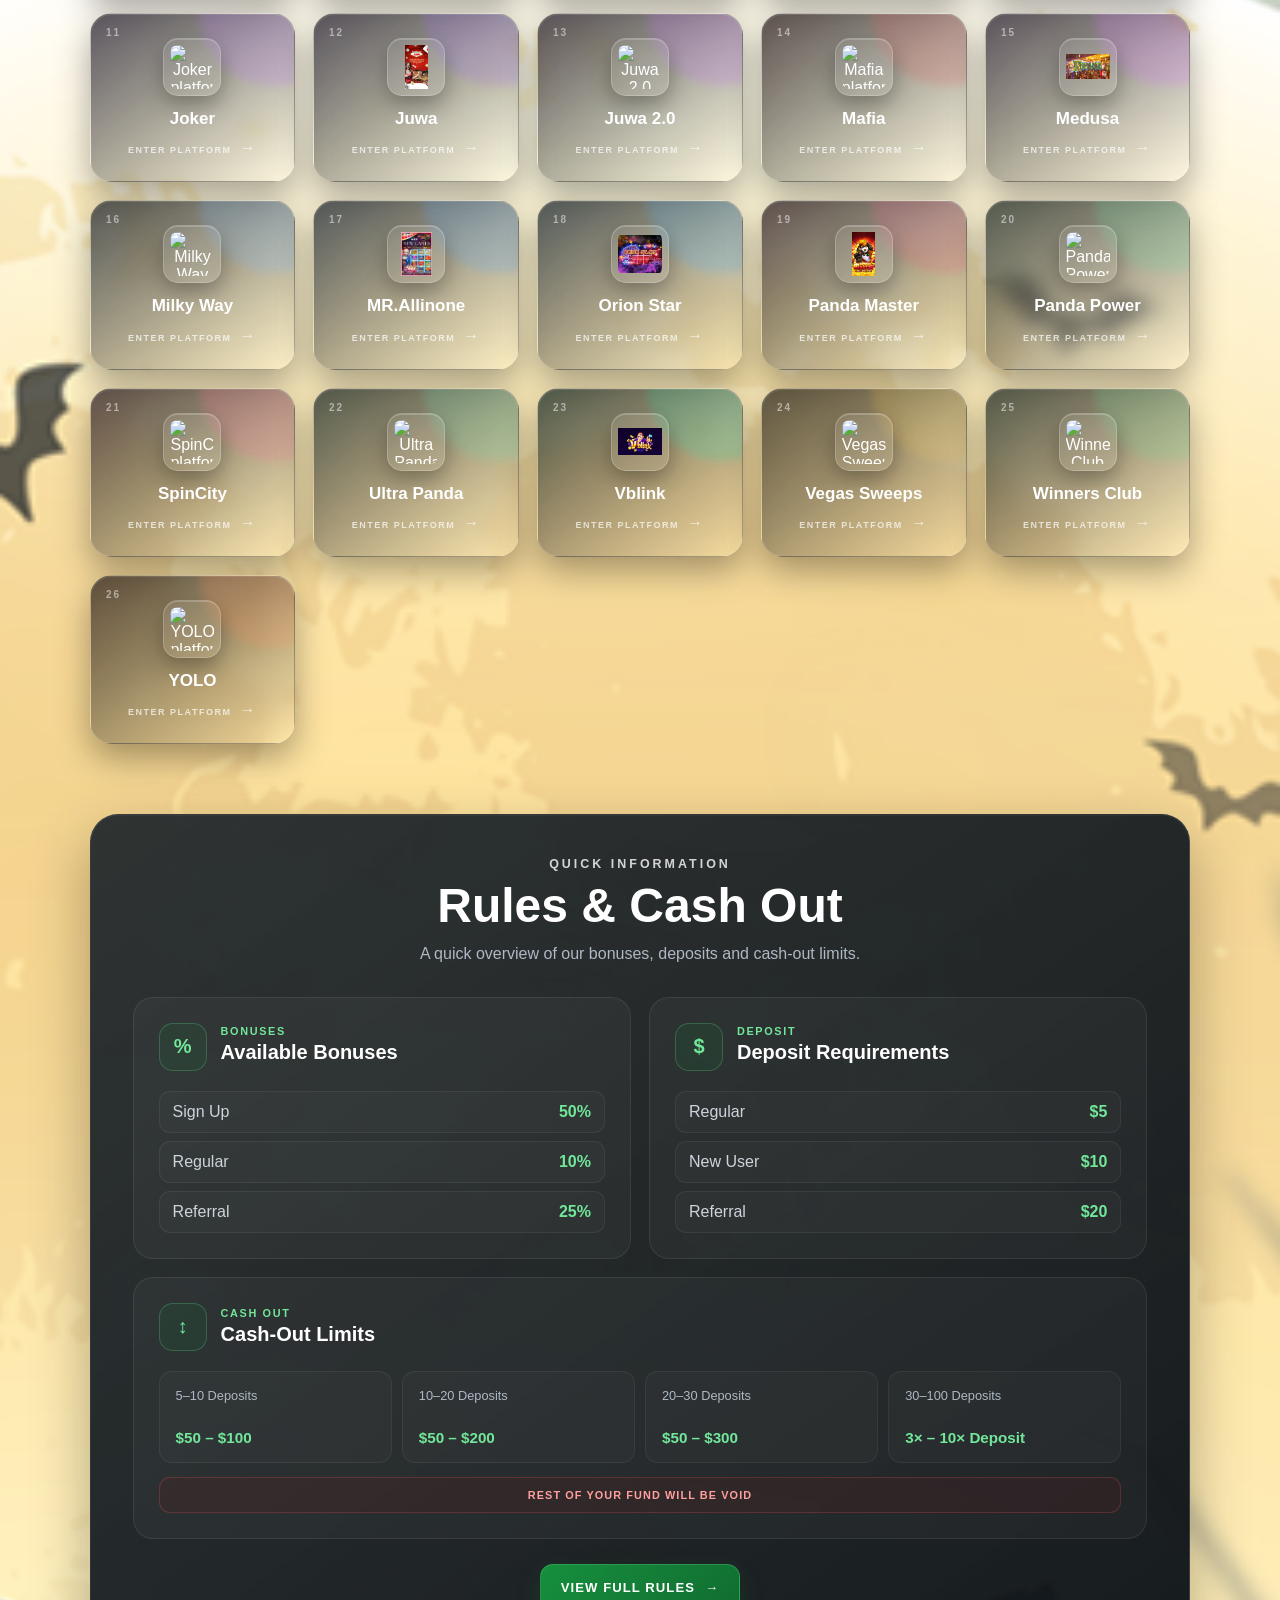
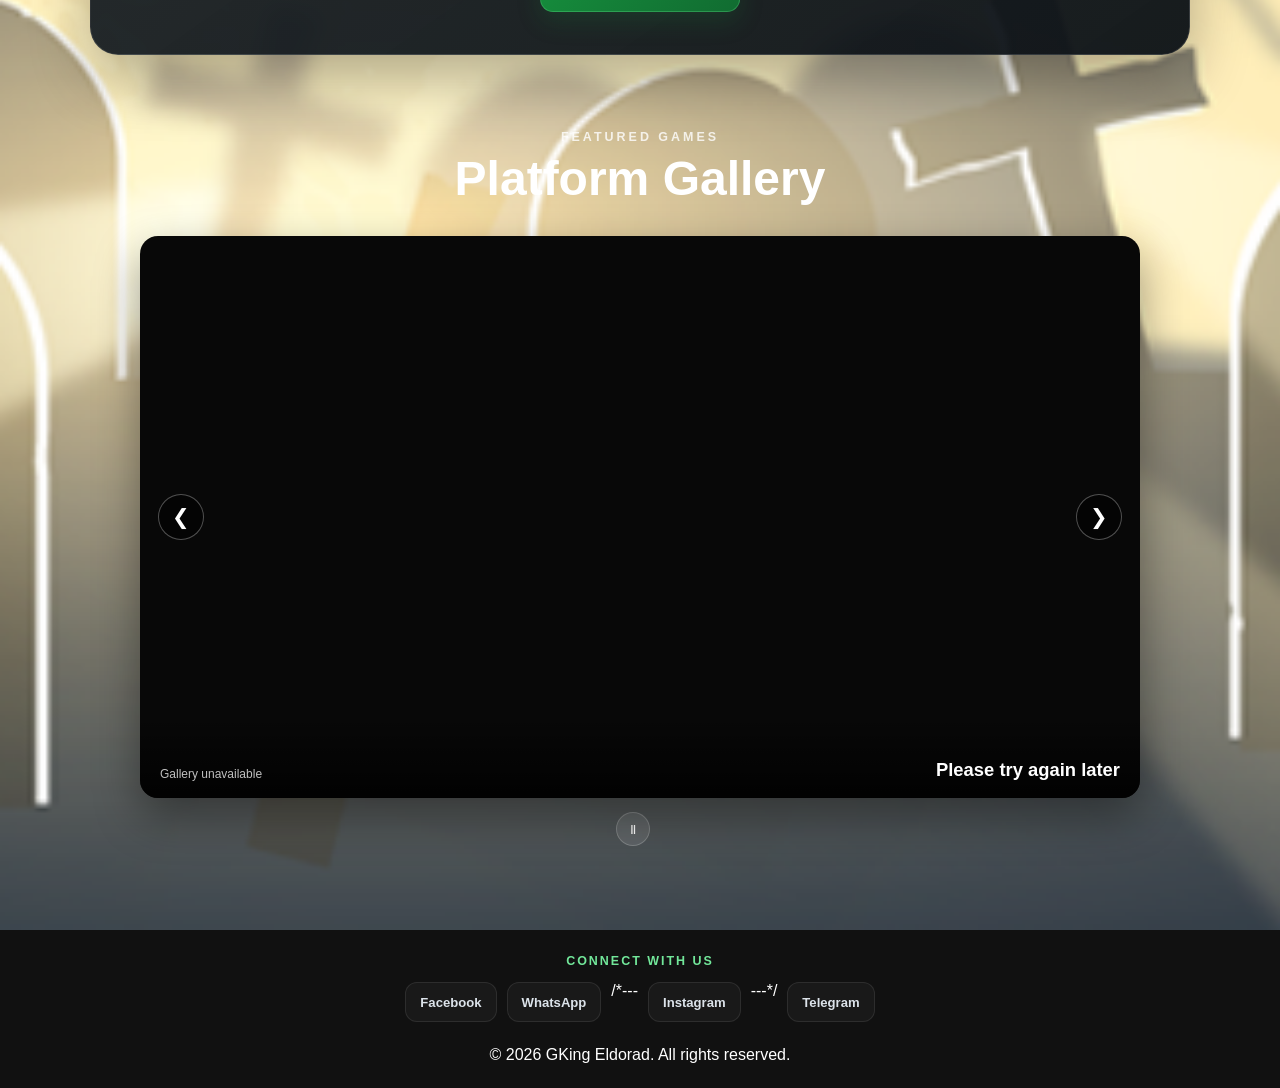
==== commit 0064ee14: "Comment out Instagram link in footer" ====
--- a/index.html
+++ b/index.html
@@ -205,7 +205,7 @@
             <div class="footer-social-links" aria-label="Social media links">
                 <a class="footer-social-link" href="https://www.facebook.com/share/1DJpeAKTug/" target="_blank" rel="noopener noreferrer">Facebook</a>
                 <a class="footer-social-link" href="https://wa.me/message/TEJ3HDIJYXSBE1">WhatsApp</a>
-                /* <a class="footer-social-link" href="https://www.instagram.com/" target="_blank" rel="noopener noreferrer">Instagram</a> */
+                /*--- <a class="footer-social-link" href="https://www.instagram.com/" target="_blank" rel="noopener noreferrer">Instagram</a> ---*/
                 <a class="footer-social-link" href="#" target="_blank" rel="noopener noreferrer">Telegram</a>
             </div>
         </div>
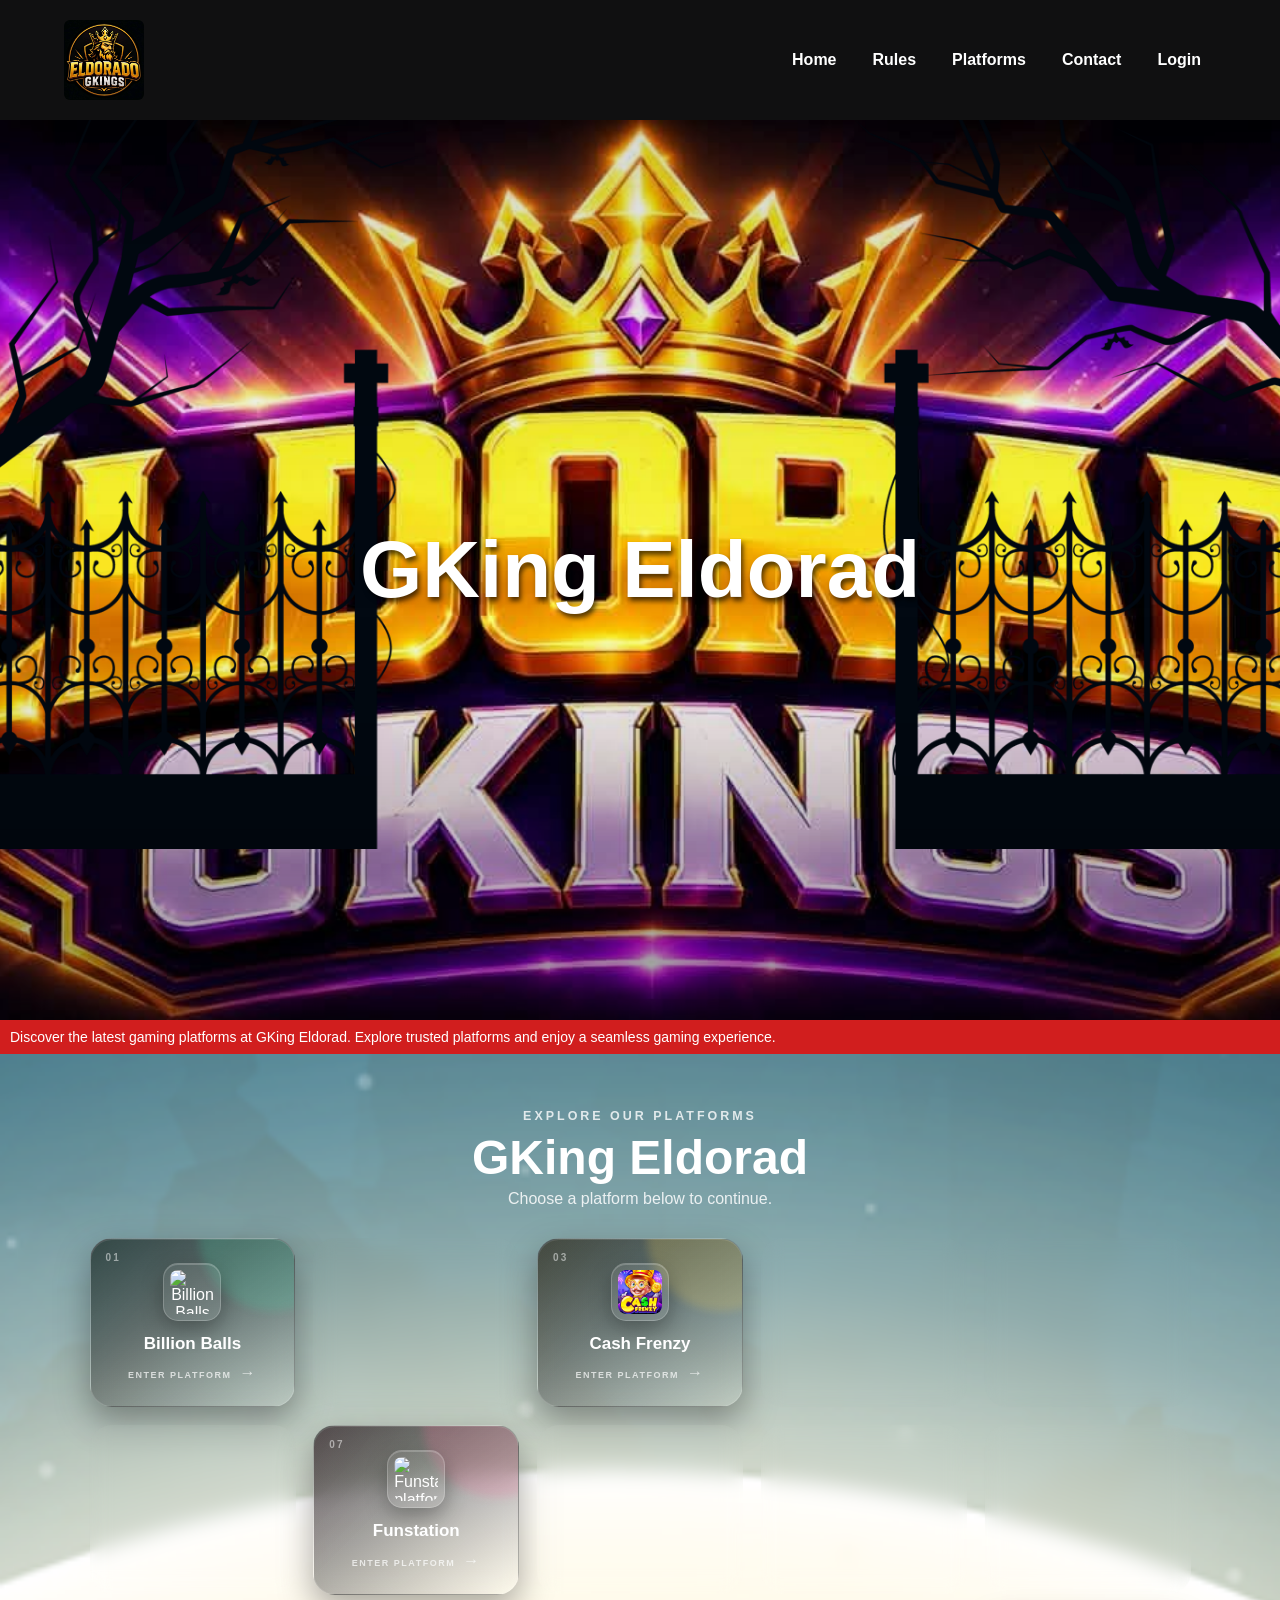
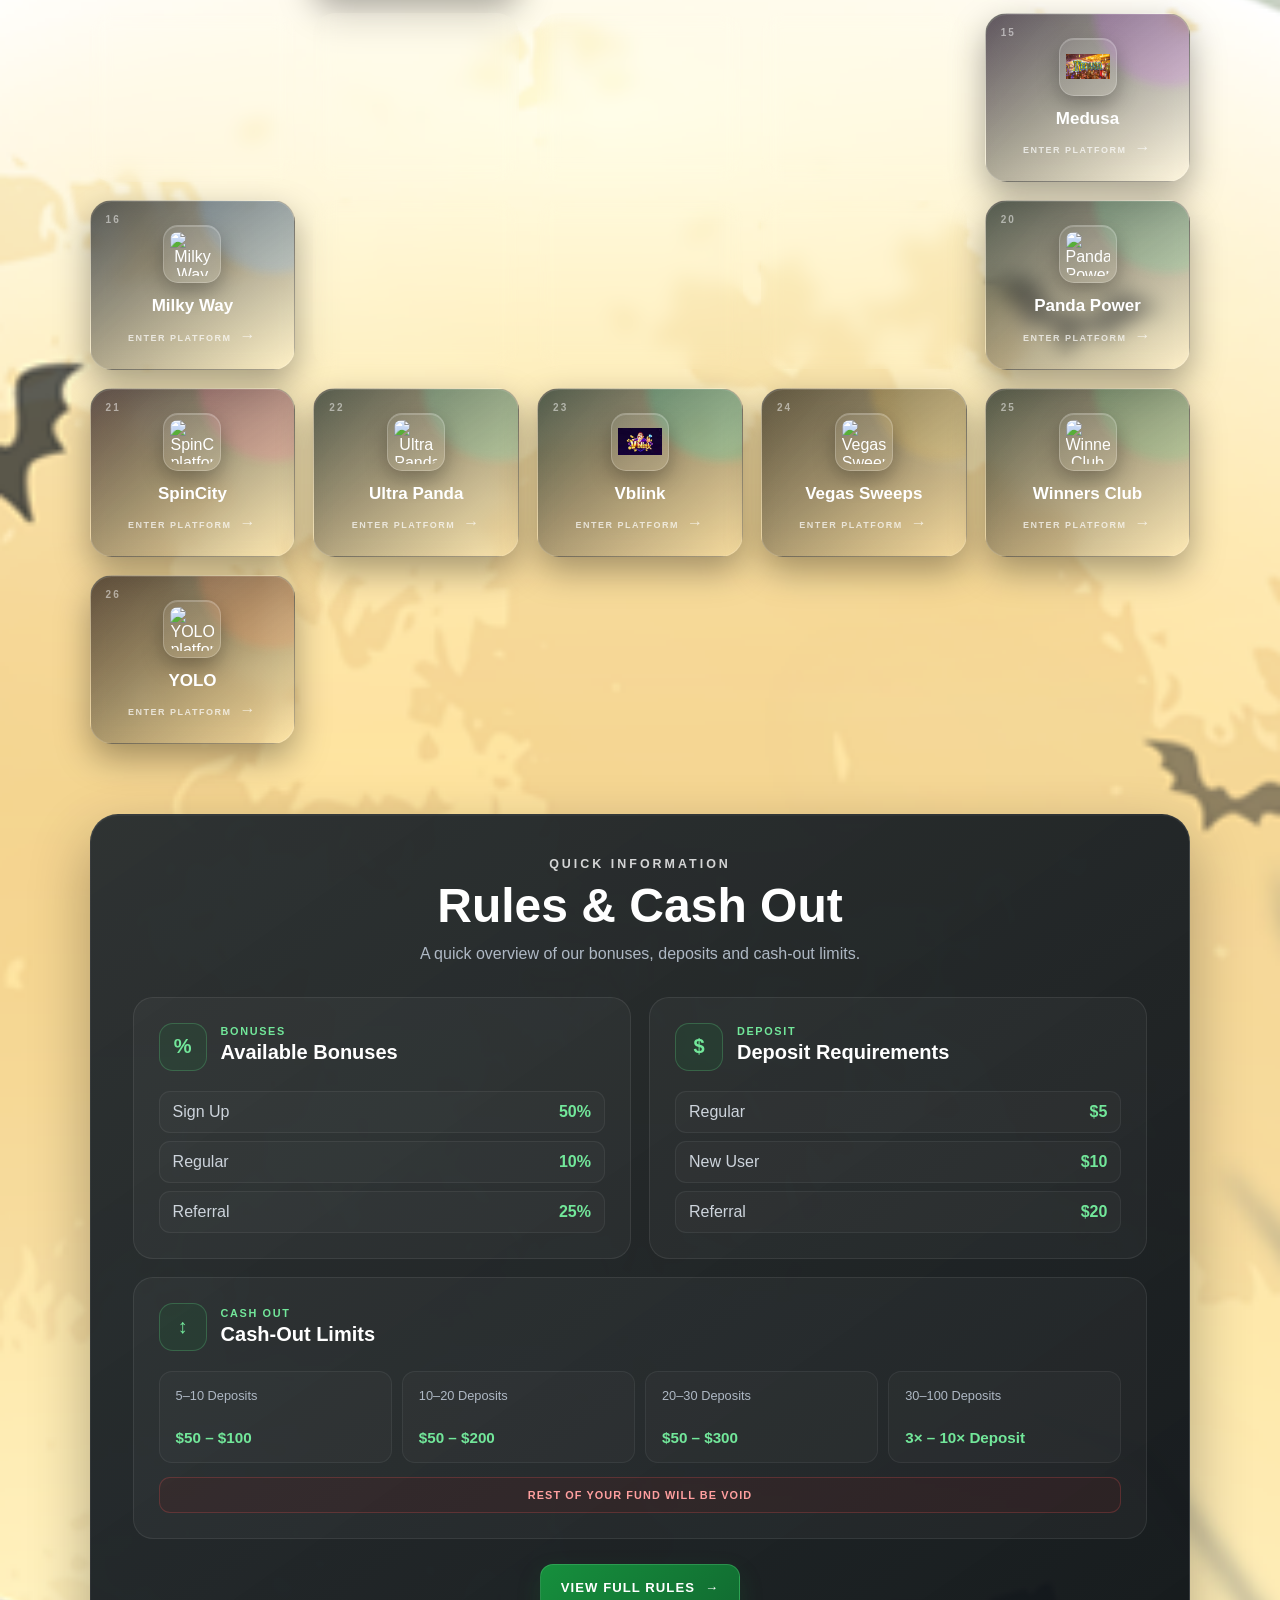
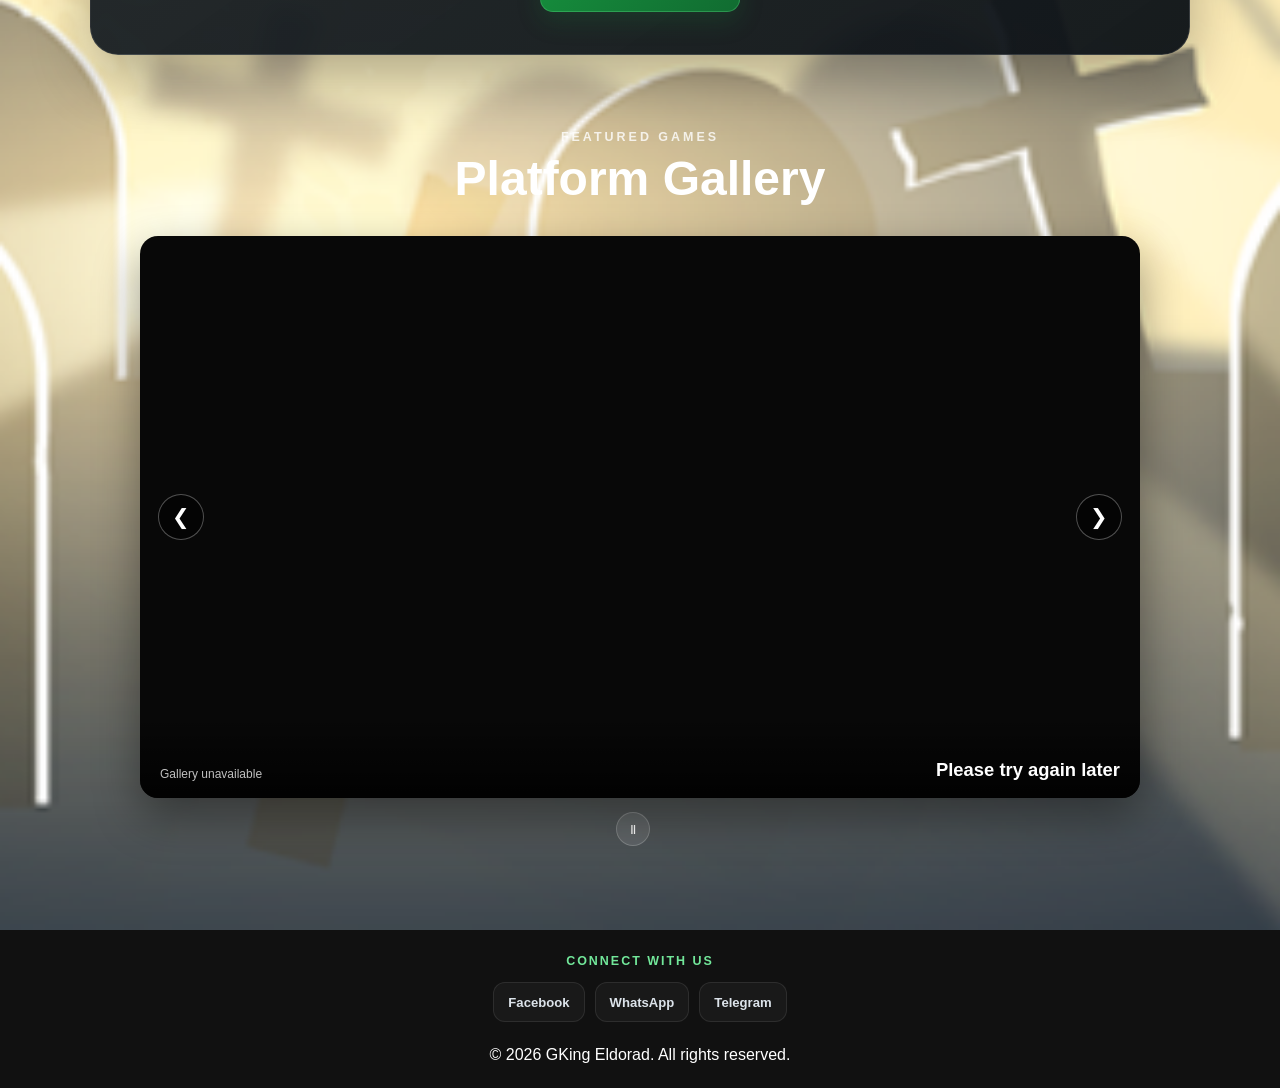
==== commit 32ca093e: "Update Instagram link comment syntax in footer" ====
--- a/index.html
+++ b/index.html
@@ -205,7 +205,7 @@
             <div class="footer-social-links" aria-label="Social media links">
                 <a class="footer-social-link" href="https://www.facebook.com/share/1DJpeAKTug/" target="_blank" rel="noopener noreferrer">Facebook</a>
                 <a class="footer-social-link" href="https://wa.me/message/TEJ3HDIJYXSBE1">WhatsApp</a>
-                /*--- <a class="footer-social-link" href="https://www.instagram.com/" target="_blank" rel="noopener noreferrer">Instagram</a> ---*/
+                <!-- <a class="footer-social-link" href="https://www.instagram.com/" target="_blank" rel="noopener noreferrer">Instagram</a> -->
                 <a class="footer-social-link" href="#" target="_blank" rel="noopener noreferrer">Telegram</a>
             </div>
         </div>
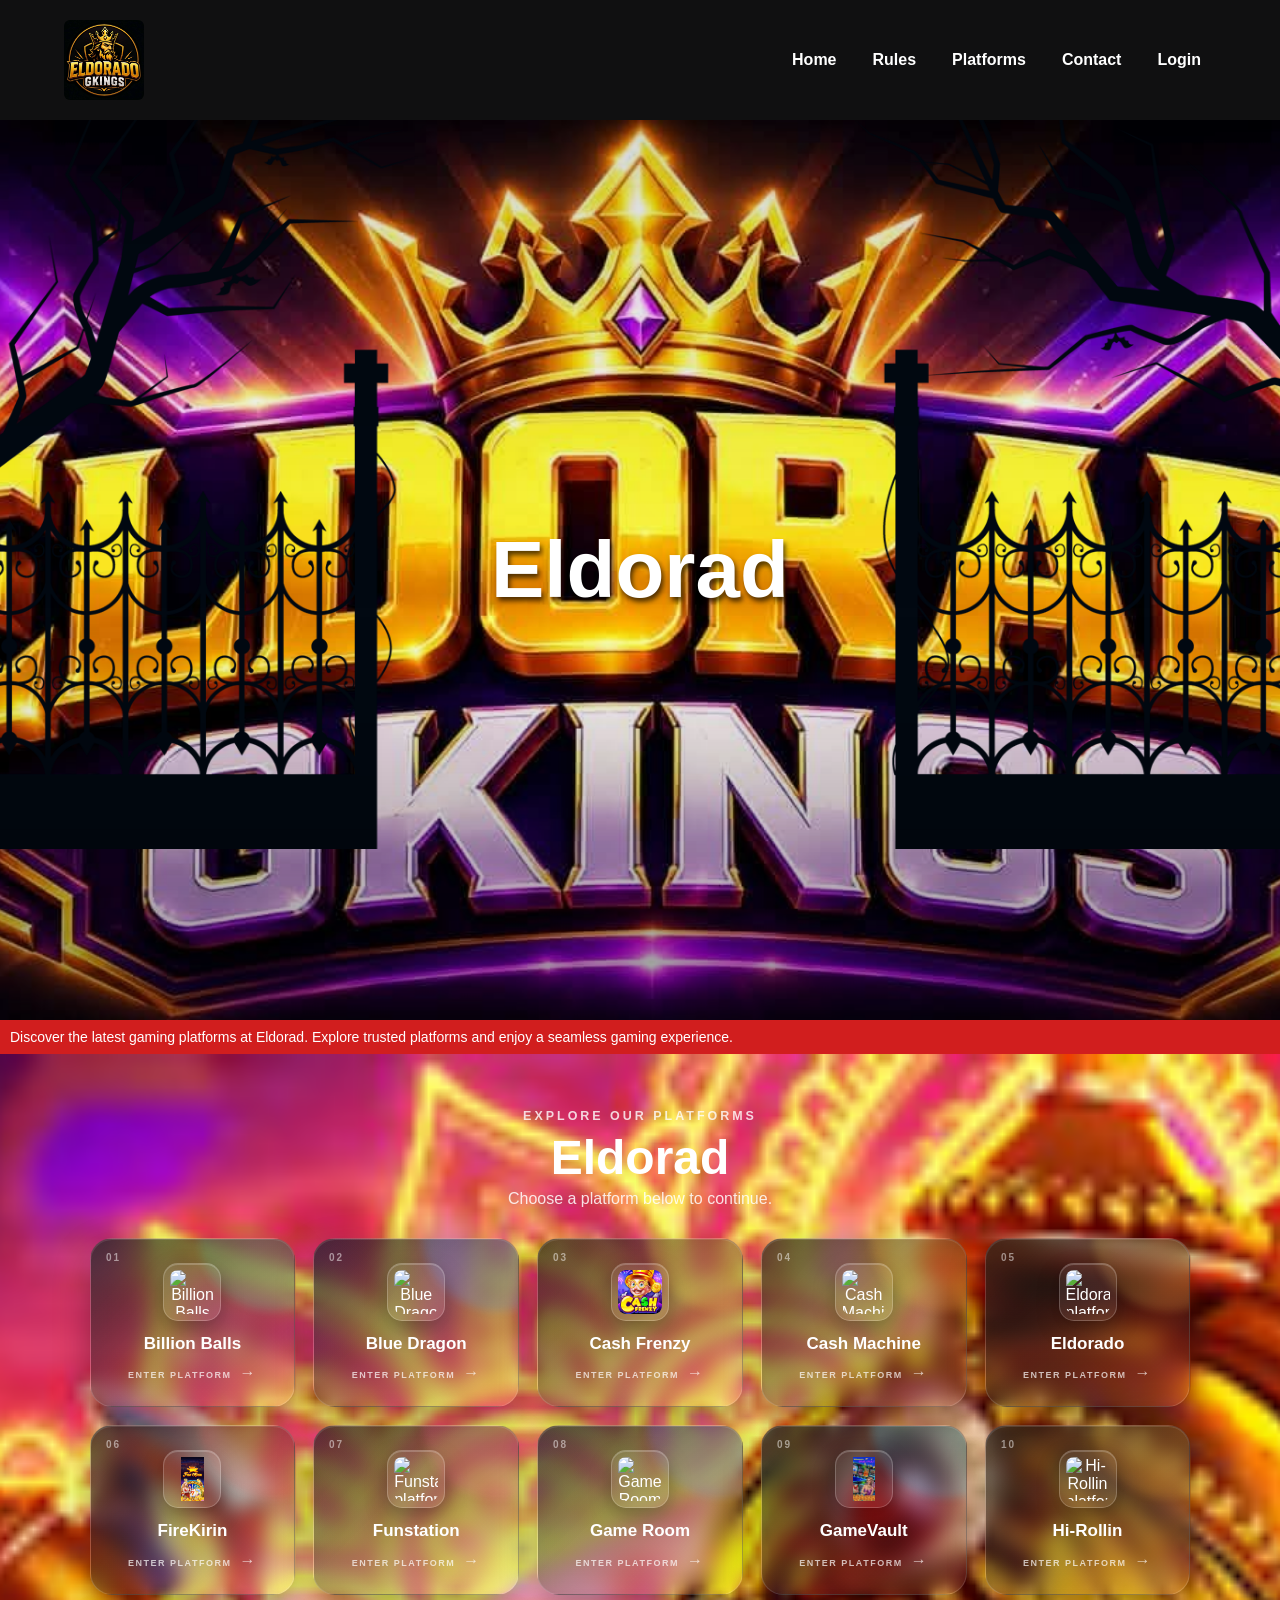
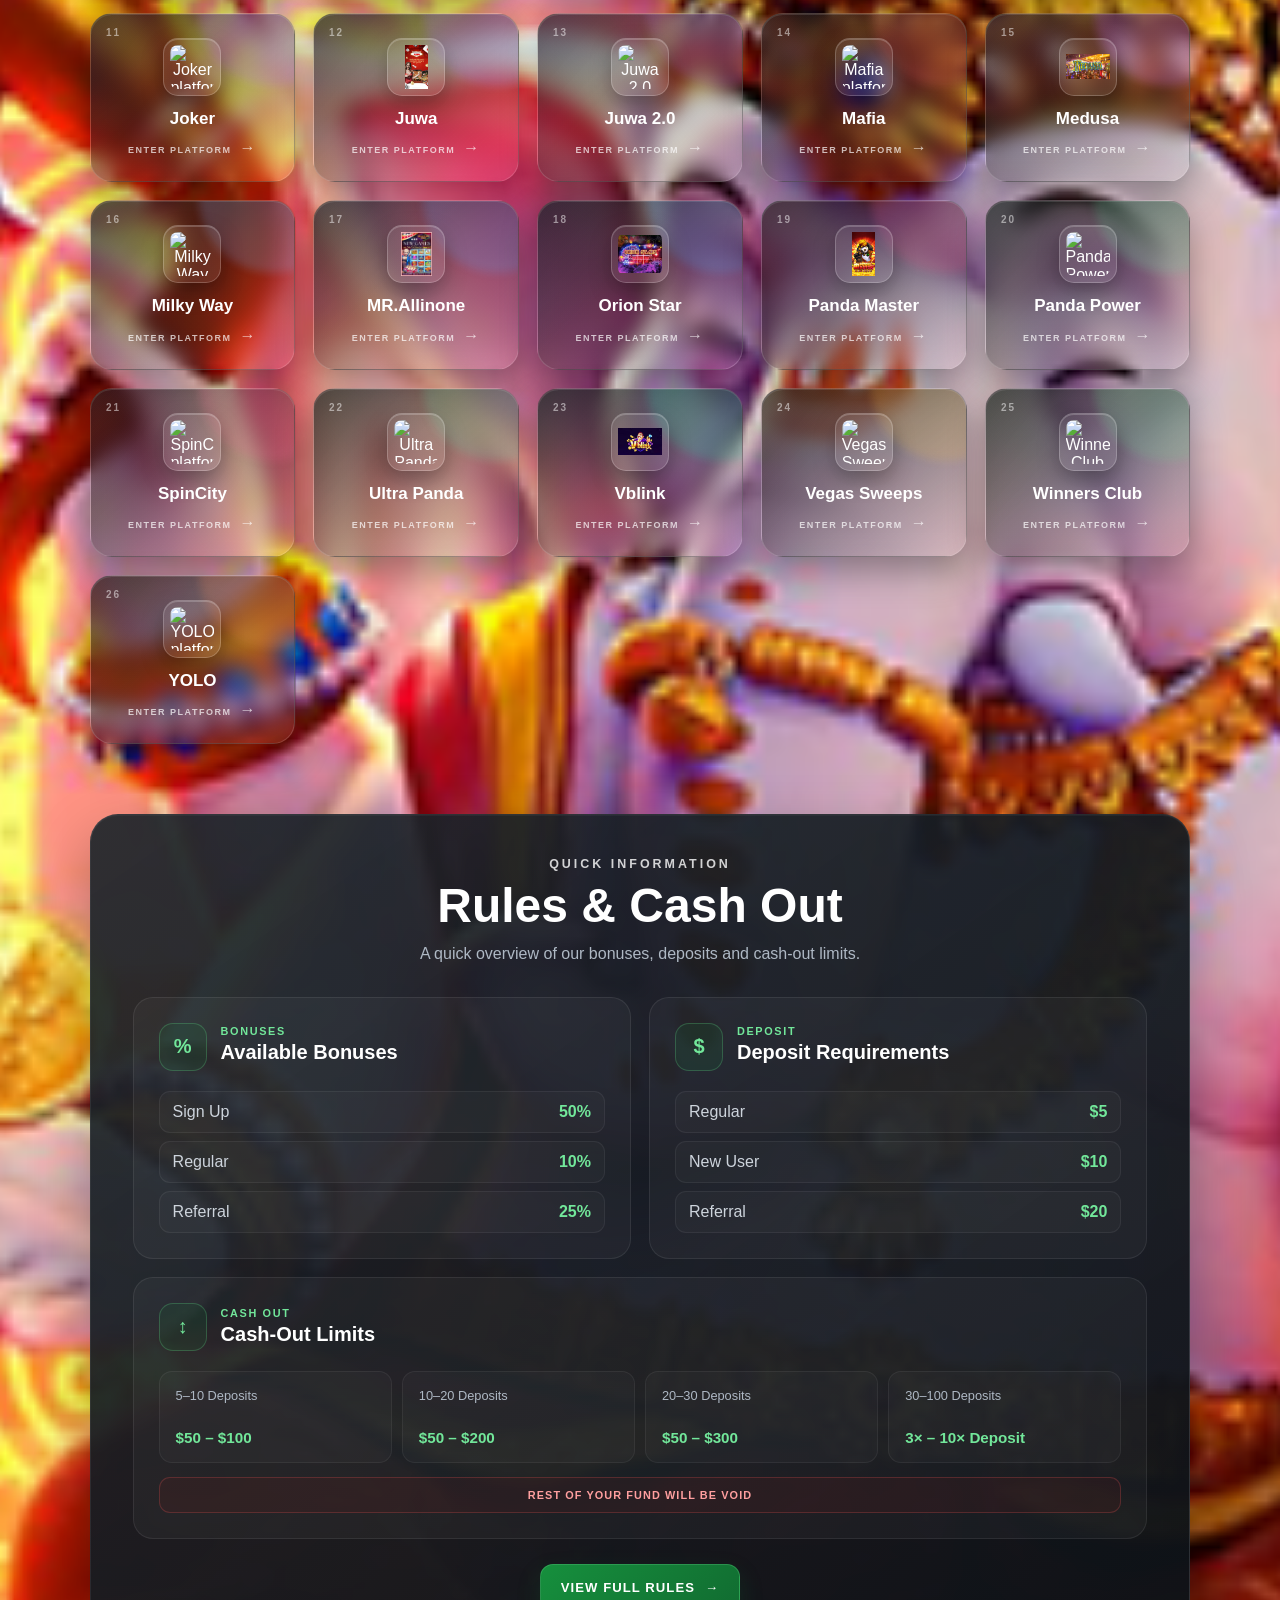
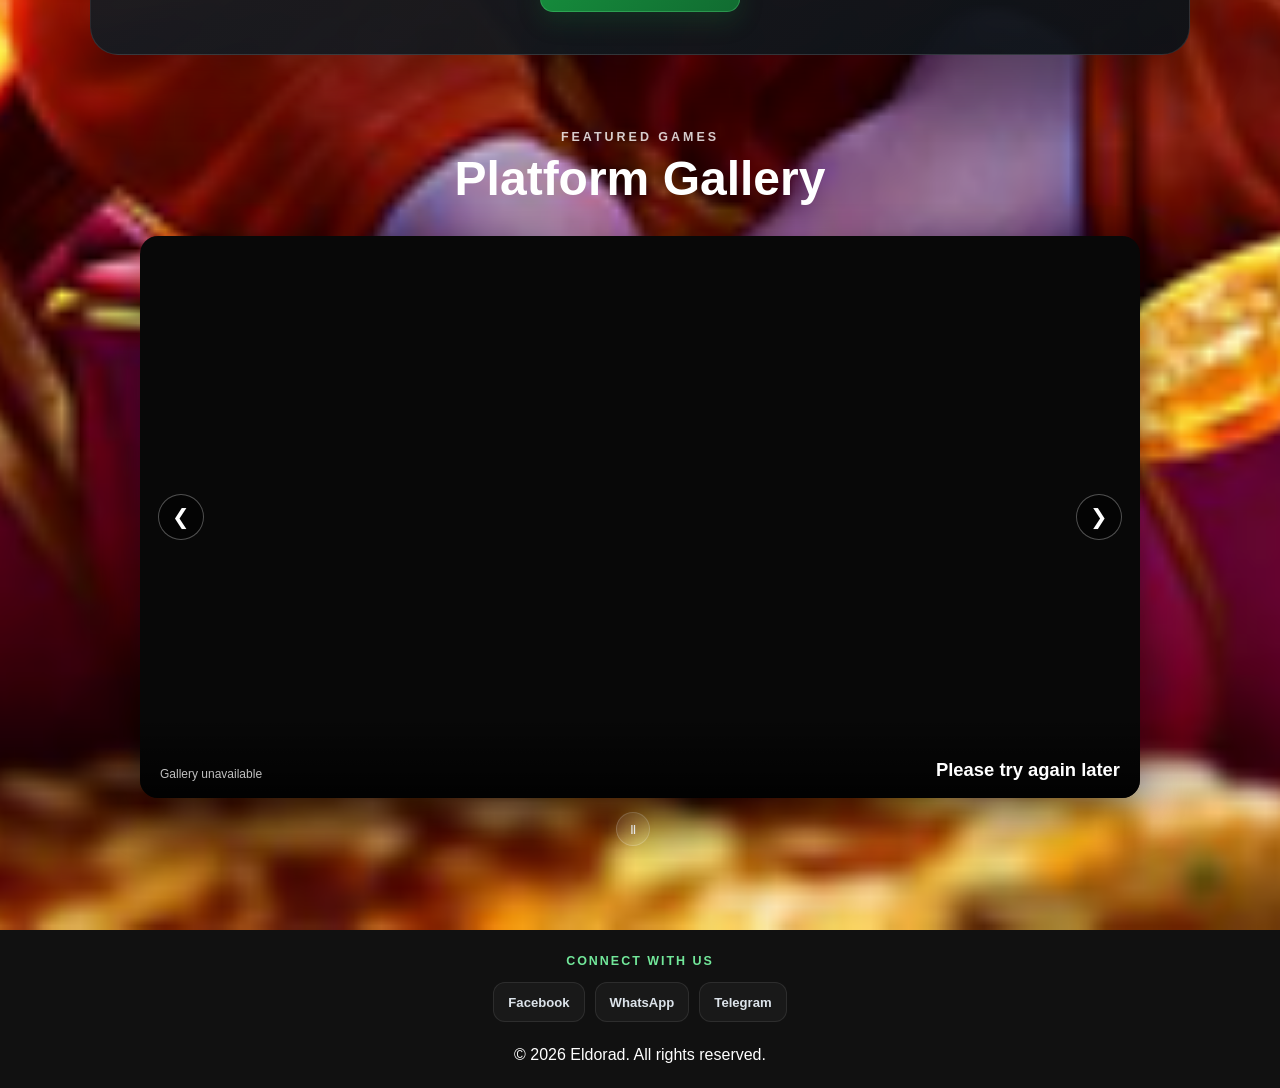
==== commit 7ef7bb38: "Remove 'GKing' from index.html content" ====
--- a/index.html
+++ b/index.html
@@ -3,9 +3,9 @@
 <head>
     <meta charset="UTF-8">
     <meta name="viewport" content="width=device-width, initial-scale=1.0">
-    <meta name="description" content="GKing Eldorad - gaming platforms, rules and downloads.">
+    <meta name="description" content=" Eldorad - gaming platforms, rules and downloads.">
     <link rel="icon" type="image/x-icon" href="favicon.ico">
-    <title>GKing Eldorad</title>
+    <title> Eldorad</title>
     <link rel="stylesheet" href="style.css">
     <link rel="stylesheet" href="responsive.css">
     <style>
@@ -100,8 +100,8 @@
 </head>
 <body>
     <header class="site-header">
-        <a class="logo-link" href="index.html" aria-label="GKing Eldorad home">
-            <img src="images/logo/GKlogo.jpg" class="logo" alt="GKing Eldorad logo">
+        <a class="logo-link" href="index.html" aria-label=" Eldorad home">
+            <img src="images/logo/GKlogo.jpg" class="logo" alt=" Eldorad logo">
         </a>
         <button class="menu-toggle" type="button" aria-label="Open navigation menu" aria-expanded="false" aria-controls="main-navigation">
             <span></span><span></span><span></span>
@@ -116,8 +116,8 @@
     </header>
 
     <main>
-        <section class="parallax" aria-label="GKing Eldorad welcome section">
-            <h1 id="text">GKing Eldorad</h1>
+        <section class="parallax" aria-label=" Eldorad welcome section">
+            <h1 id="text"> Eldorad</h1>
             <img src="images/hero/tree-left.png" id="tree-left" alt="">
             <img src="images/hero/tree-right.png" id="tree-right" alt="">
             <img src="images/hero/gate-left.png" id="gate-left" alt="">
@@ -125,13 +125,13 @@
         </section>
 
         <div id="news-ticker" role="status" aria-label="Latest information">
-            <div class="ticker-content">Discover the latest gaming platforms at GKing Eldorad. Explore trusted platforms and enjoy a seamless gaming experience.</div>
+            <div class="ticker-content">Discover the latest gaming platforms at  Eldorad. Explore trusted platforms and enjoy a seamless gaming experience.</div>
         </div>
 
         <section class="sec">
             <div class="section-heading">
                 <span class="section-kicker">EXPLORE OUR PLATFORMS</span>
-                <h2>GKing Eldorad</h2>
+                <h2> Eldorad</h2>
                 <p>Choose a platform below to continue.</p>
             </div>
             <div class="platform-grid" id="platform-grid"></div>
@@ -209,7 +209,7 @@
                 <a class="footer-social-link" href="#" target="_blank" rel="noopener noreferrer">Telegram</a>
             </div>
         </div>
-        <p>&copy; 2026 GKing Eldorad. All rights reserved.</p>
+        <p>&copy; 2026  Eldorad. All rights reserved.</p>
     </footer>
 
     <script src="script.js"></script>
--- a/style.css
+++ b/style.css
@@ -2,791 +2,9 @@
    GKING ELDORAD
    SHARED MAIN STYLESHEET
 ========================================================= */
-
-* {
-    margin: 0;
-    padding: 0;
-    box-sizing: border-box;
-    font-family: 'Poppins', Arial, sans-serif;
-}
-
-html {
-    scroll-behavior: smooth;
-}
-
-body {
-    min-height: 100vh;
-    overflow-x: hidden;
-    background: #101318;
-    color: #fff;
-}
-
-a {
-    color: inherit;
-    text-decoration: none;
-}
+*{margin:0;padding:0;box-sizing:border-box;font-family:'Poppins',Arial,sans-serif}html{scroll-behavior:smooth}body{min-height:100vh;overflow-x:hidden;background:#101318;color:#fff}a{color:inherit;text-decoration:none}.site-header,.banner .navbar{position:relative;z-index:100;width:100%;padding:20px 5%;display:flex;align-items:center;justify-content:space-between;background:rgba(17,17,17,.9);box-shadow:0 4px 18px rgba(0,0,0,.25)}.logo-link{display:block;line-height:0}.logo{width:80px;height:80px;display:block;border-radius:6px}.navigation{display:flex;align-items:center;gap:6px}.navigation a{position:relative;display:inline-block;padding:9px 15px;color:#fff;font-size:1rem;font-weight:600;text-decoration:none;border-radius:24px;transition:color .25s ease,background .25s ease}.navigation a:hover,.navigation a.active{color:#168f3d;background:#fff}.navigation a span{display:none}.menu-toggle{display:none;border:0;padding:9px;background:rgba(0,0,0,.6);border-radius:8px;cursor:pointer}.menu-toggle span{display:block;width:27px;height:3px;margin:5px 0;background:#fff;border-radius:3px}.parallax{position:relative;display:flex;justify-content:center;align-items:center;height:100vh;min-height:560px;background:url("images/hero/casinocard.jpg") center/cover no-repeat;overflow:hidden;isolation:isolate}.parallax::after{content:"";position:absolute;inset:0;z-index:4;background:linear-gradient(180deg,rgba(0,0,0,.15),transparent 55%,rgba(0,0,0,.42));pointer-events:none}.parallax img{position:absolute;top:0;left:0;z-index:2;width:100%;height:auto;pointer-events:none;user-select:none;will-change:transform,opacity}.parallax img#gate-left,.parallax img#gate-right{top:0}.parallax img#gate-left{left:-300px}.parallax img#gate-right{left:315px}#text{position:absolute;z-index:5;color:#fff;font-size:clamp(3rem,8vw,5em);text-shadow:2px 4px 5px rgba(0,0,0,.65);white-space:nowrap;will-change:transform,opacity}#news-ticker{min-height:34px;padding:7px 10px;overflow:hidden;background:#d11e1e;color:#fff;font-size:14px;line-height:20px}.ticker-content{white-space:nowrap;animation:news-scroll 24s linear infinite}@keyframes news-scroll{from{transform:translateX(100%)}to{transform:translateX(-100%)}}.sec{position:relative;padding:55px clamp(20px,7vw,100px) 70px;background:url("images/backgrounds/background.png") center/cover no-repeat}.section-heading,.gallery-heading{margin-bottom:30px;text-align:center;color:#fff}.section-kicker,.page-hero>span{display:block;margin-bottom:7px;font-size:.78rem;letter-spacing:3px;font-weight:700;opacity:.8}.sec h2,.gallery-heading h2{margin-bottom:5px;font-size:clamp(2rem,5vw,3em)}.section-heading p,.gallery-heading p{font-size:1rem;opacity:.85}.platform-grid,.platform-list{display:grid;grid-template-columns:repeat(5,minmax(140px,1fr));gap:18px;max-width:1200px;margin:0 auto 60px}.platform-card{position:relative;isolation:isolate;min-height:145px;padding:24px 18px;display:flex;flex-direction:column;align-items:center;justify-content:center;overflow:hidden;text-align:center;color:#fff;border:1px solid rgba(255,255,255,.15);border-radius:22px;background:linear-gradient(145deg,rgba(20,20,20,.72),rgba(255,255,255,.055));box-shadow:0 14px 34px rgba(0,0,0,.34),inset 0 1px 0 rgba(255,255,255,.13);backdrop-filter:blur(10px);-webkit-backdrop-filter:blur(10px);transition:transform .3s ease,box-shadow .3s ease,border-color .3s ease}.platform-card::before{content:"";position:absolute;top:-78px;right:-55px;z-index:-1;width:150px;height:150px;border-radius:50%;background:var(--accent);opacity:.2;filter:blur(4px);transition:opacity .3s,transform .3s}.platform-card::after{content:"";position:absolute;inset:0;z-index:-1;border-radius:inherit;background:linear-gradient(135deg,var(--accent),transparent 42%);opacity:.08;transition:opacity .3s}.platform-card:hover,.platform-card:focus-visible{transform:translateY(-9px) scale(1.015);border-color:var(--accent);box-shadow:0 22px 45px rgba(0,0,0,.48),0 0 26px color-mix(in srgb,var(--accent) 35%,transparent);outline:none}.platform-card:hover::before,.platform-card:focus-visible::before{opacity:.38;transform:scale(1.2)}.platform-card:hover::after,.platform-card:focus-visible::after{opacity:.16}.platform-number{position:absolute;top:13px;left:15px;font-size:10px;letter-spacing:2px;font-weight:700;opacity:.5}.platform-image{display:block;width:58px;height:58px;margin-bottom:13px;padding:6px;object-fit:contain;object-position:center;border:1px solid rgba(255,255,255,.2);border-radius:15px;background:rgba(255,255,255,.08);box-shadow:0 9px 22px rgba(0,0,0,.3),inset 0 1px 0 rgba(255,255,255,.2);transition:transform .3s ease}.platform-card:hover .platform-image{transform:translateY(-3px) scale(1.04)}.platform-name{font-size:17px;font-weight:800;line-height:1.2}.platform-action{margin-top:10px;font-size:9px;letter-spacing:1.5px;font-weight:700;opacity:.7}.platform-action b{margin-left:4px;font-size:16px;transition:margin .25s ease}.platform-card:hover .platform-action b{margin-left:10px}.platform-firekirin{--accent:#ff4b4b}.platform-paracasino{--accent:#f0a83c}.platform-orion{--accent:#4bb3ff}.platform-juwa{--accent:#9d6cff}.platform-vblink{--accent:#24d5a5}.platform-panda{--accent:#f05d8b}.platform-cash{--accent:#ffd34e}.platform-allinone{--accent:#55a7ff}.platform-medusa{--accent:#d96cff}.platform-gamevault{--accent:#45e0ff}.page-hero{padding:75px 20px 65px;text-align:center;background:linear-gradient(135deg,#474e5d,#20252d)}.page-hero h1{margin:12px 0 10px;font-size:clamp(2.4rem,6vw,4rem)}.page-hero p{max-width:650px;margin:auto;line-height:1.7;opacity:.85}.rules-section{max-width:1150px;margin:auto;padding:55px 20px;display:grid;grid-template-columns:repeat(2,1fr);gap:22px}.rule-card{padding:30px;border:1px solid rgba(255,255,255,.12);border-radius:20px;background:linear-gradient(145deg,#242a32,#171b21);box-shadow:0 12px 30px rgba(0,0,0,.25);transition:transform .25s,box-shadow .25s}.rule-card:hover{transform:translateY(-4px);box-shadow:0 18px 35px rgba(0,0,0,.35)}.rule-card-wide{grid-column:1/-1}.rule-icon{width:50px;height:50px;margin-bottom:16px;display:grid;place-items:center;border-radius:14px;background:#168f3d;color:#fff;font-size:24px;font-weight:bold}.rule-card h2{margin:0 0 18px;font-size:1.7rem}.rule-card ul{margin:0;padding:0;list-style:none}.rule-card li{padding:12px 0;border-bottom:1px solid rgba(255,255,255,.09);line-height:1.5}.rule-card li:last-child{border-bottom:0}.rule-card strong{color:#65df8c}.cashout-grid{display:grid;grid-template-columns:repeat(4,1fr);gap:12px}.cashout-grid>div{padding:18px;border:1px solid rgba(255,255,255,.08);border-radius:14px;background:rgba(255,255,255,.055)}.cashout-grid h3{margin:0 0 12px;font-size:1rem}.cashout-grid p{margin:8px 0;color:#d8d8d8;line-height:1.45}.notice{margin-top:20px;padding:14px;text-align:center;border-radius:10px;background:#5c2020;color:#ffb0b0;font-weight:700;letter-spacing:.5px}.about-section{padding:65px 20px;text-align:center;background:linear-gradient(135deg,#474e5d,#20252d);color:#fff}.about-section h1{margin-bottom:20px;font-size:clamp(2.2rem,6vw,3.5rem)}.about-section p{margin:12px 0}.social-links{display:flex;justify-content:center;gap:10px;margin:20px 0}.fa{display:inline-grid;place-items:center;width:52px;height:52px;margin:5px;border-radius:50%;font-size:24px;text-align:center}.fa:hover{opacity:.8}.fa-facebook{background:#032d88;color:#fff}.fa-instagram{background:#e74e06;color:#fff}.team-section{padding:45px 20px 60px;text-align:center;background:url("images/backgrounds/background.png") center/cover no-repeat}.team-section>h2{margin-bottom:25px}.team-row,.row{max-width:850px;margin:0 auto;display:grid;grid-template-columns:minmax(0,420px);justify-content:center}.team-card,.card{overflow:hidden;border:1px solid rgba(255,255,255,.12);border-radius:18px;background:linear-gradient(145deg,#242a32,#171b21);box-shadow:0 12px 30px rgba(0,0,0,.3)}.team-card img,.card img{display:block;width:100%;height:300px;object-fit:cover}.team-card .container,.card .container{padding:22px;text-align:center}.title{color:#aaa}.button{width:100%;margin-top:10px;padding:12px;border:0;border-radius:8px;background:#000;color:#fff;cursor:pointer}.button:hover{background:#333}.gallery-section{max-width:1100px;margin:0 auto}.slideshow-container{position:relative;max-width:1000px;margin:0 auto;outline:none}.gallery-main{position:relative;overflow:hidden;aspect-ratio:16/9;border-radius:18px;background:#080808;box-shadow:0 18px 45px rgba(0,0,0,.4)}.mySlides{position:relative;display:none;width:100%;height:100%}.mySlides img{display:block;width:100%;height:100%;object-fit:cover}.prev,.next{position:absolute;top:50%;z-index:5;width:46px;height:46px;border:1px solid rgba(255,255,255,.3);border-radius:50%;background:rgba(0,0,0,.5);color:#fff;font-size:21px;cursor:pointer;transform:translateY(-50%)}.prev{left:18px}.next{right:18px}.gallery-caption{position:absolute;right:0;bottom:0;left:0;padding:42px 20px 17px;display:flex;justify-content:space-between;align-items:end;color:#fff;background:linear-gradient(transparent,rgba(0,0,0,.82));pointer-events:none}.gallery-caption span{font-size:12px;opacity:.75}.gallery-caption strong{font-size:1.15rem}.gallery-controls{display:flex;align-items:center;justify-content:center;gap:15px;padding:14px 0}.gallery-play{width:34px;height:34px;border:1px solid rgba(255,255,255,.2);border-radius:50%;background:rgba(255,255,255,.1);color:#fff;cursor:pointer}.dots{display:flex;justify-content:center;align-items:center;gap:6px}.dot{width:10px;height:10px;padding:0;border:0;border-radius:50%;background:#777;cursor:pointer}.dot.active,.dot:hover{background:#fff;transform:scale(1.25)}.gallery-thumbnails{display:grid;grid-template-columns:repeat(4,1fr);gap:10px}.thumb{padding:0;border:2px solid transparent;border-radius:10px;overflow:hidden;background:#000;cursor:pointer;opacity:.65;aspect-ratio:16/9}.thumb img{display:block;width:100%;height:100%;object-fit:cover}.thumb:hover,.thumb.active{opacity:1;border-color:#fff;transform:translateY(-2px)}.fade{animation:fade .45s ease}@keyframes fade{from{opacity:.45}to{opacity:1}}footer,.site-footer{padding:24px 15px;text-align:center;background:#111;color:#fff}.footer-content{max-width:800px;margin:auto}.footer-content p{margin:7px}.footer-content a{color:#65df8c}
 
 /* =========================================================
-   HEADER & NAVIGATION
+   PROMOTION COIN / BITCOIN / DOLLAR DROPS — 2X SIZE
 ========================================================= */
-
-.site-header,
-.banner .navbar {
-    position: relative;
-    z-index: 100;
-    width: 100%;
-    padding: 20px 5%;
-    display: flex;
-    align-items: center;
-    justify-content: space-between;
-    background: rgba(17, 17, 17, .9);
-    box-shadow: 0 4px 18px rgba(0, 0, 0, .25);
-}
-
-.logo-link {
-    display: block;
-    line-height: 0;
-}
-
-.logo {
-    width: 80px;
-    height: 80px;
-    display: block;
-    border-radius: 6px;
-}
-
-.navigation {
-    display: flex;
-    align-items: center;
-    gap: 6px;
-}
-
-.navigation a {
-    position: relative;
-    display: inline-block;
-    padding: 9px 15px;
-    color: #fff;
-    font-size: 1rem;
-    font-weight: 600;
-    text-decoration: none;
-    border-radius: 24px;
-    transition: color .25s ease, background .25s ease;
-}
-
-.navigation a:hover,
-.navigation a.active {
-    color: #168f3d;
-    background: #fff;
-}
-
-.navigation a span {
-    display: none;
-}
-
-.menu-toggle {
-    display: none;
-    border: 0;
-    padding: 9px;
-    background: rgba(0, 0, 0, .6);
-    border-radius: 8px;
-    cursor: pointer;
-}
-
-.menu-toggle span {
-    display: block;
-    width: 27px;
-    height: 3px;
-    margin: 5px 0;
-    background: #fff;
-    border-radius: 3px;
-}
-
-/* =========================================================
-   HOME HERO / PARALLAX
-========================================================= */
-
-.parallax {
-    position: relative;
-    display: flex;
-    justify-content: center;
-    align-items: center;
-    height: 100vh;
-    min-height: 560px;
-    background: url("images/hero/casinocard.jpg") center / cover no-repeat;
-    overflow: hidden;
-    isolation: isolate;
-}
-
-.parallax::after {
-    content: "";
-    position: absolute;
-    inset: 0;
-    z-index: 4;
-    background: linear-gradient(180deg, rgba(0, 0, 0, .15), transparent 55%, rgba(0, 0, 0, .42));
-    pointer-events: none;
-}
-
-.parallax img {
-    position: absolute;
-    top: 0;
-    left: 0;
-    z-index: 2;
-    width: 100%;
-    height: auto;
-    pointer-events: none;
-    user-select: none;
-    will-change: transform, opacity;
-}
-
-.parallax img#gate-left,
-.parallax img#gate-right {
-    top: 0;
-}
-
-.parallax img#gate-left {
-    left: -300px;
-}
-
-.parallax img#gate-right {
-    left: 315px;
-}
-
-#text {
-    position: absolute;
-    z-index: 5;
-    color: #fff;
-    font-size: clamp(3rem, 8vw, 5em);
-    text-shadow: 2px 4px 5px rgba(0, 0, 0, .65);
-    white-space: nowrap;
-    will-change: transform, opacity;
-}
-
-/* =========================================================
-   NEWS TICKER
-========================================================= */
-
-#news-ticker {
-    min-height: 34px;
-    padding: 7px 10px;
-    overflow: hidden;
-    background: #d11e1e;
-    color: #fff;
-    font-size: 14px;
-    line-height: 20px;
-}
-
-.ticker-content {
-    white-space: nowrap;
-    animation: news-scroll 24s linear infinite;
-}
-
-@keyframes news-scroll {
-    from {
-        transform: translateX(100%);
-    }
-    to {
-        transform: translateX(-100%);
-    }
-}
-
-/* =========================================================
-   SHARED CONTENT SECTIONS
-========================================================= */
-
-.sec {
-    position: relative;
-    padding: 55px clamp(20px, 7vw, 100px) 70px;
-    background: url("images/backgrounds/background.png") center / cover no-repeat;
-}
-
-.section-heading,
-.gallery-heading {
-    margin-bottom: 30px;
-    text-align: center;
-    color: #fff;
-}
-
-.section-kicker,
-.page-hero > span {
-    display: block;
-    margin-bottom: 7px;
-    font-size: .78rem;
-    letter-spacing: 3px;
-    font-weight: 700;
-    opacity: .8;
-}
-
-.sec h2,
-.gallery-heading h2 {
-    margin-bottom: 5px;
-    font-size: clamp(2rem, 5vw, 3em);
-}
-
-.section-heading p,
-.gallery-heading p {
-    font-size: 1rem;
-    opacity: .85;
-}
-
-/* =========================================================
-   PLATFORM GRID
-========================================================= */
-
-.platform-grid,
-.platform-list {
-    display: grid;
-    grid-template-columns: repeat(5, minmax(140px, 1fr));
-    gap: 18px;
-    max-width: 1200px;
-    margin: 0 auto 60px;
-}
-
-.platform-card {
-    position: relative;
-    isolation: isolate;
-    min-height: 145px;
-    padding: 24px 18px;
-    display: flex;
-    flex-direction: column;
-    align-items: center;
-    justify-content: center;
-    overflow: hidden;
-    text-align: center;
-    color: #fff;
-    border: 1px solid rgba(255, 255, 255, .15);
-    border-radius: 22px;
-    background: linear-gradient(145deg, rgba(20, 20, 20, .72), rgba(255, 255, 255, .055));
-    box-shadow: 0 14px 34px rgba(0, 0, 0, .34), inset 0 1px 0 rgba(255, 255, 255, .13);
-    backdrop-filter: blur(10px);
-    -webkit-backdrop-filter: blur(10px);
-    transition: transform .3s ease, box-shadow .3s ease, border-color .3s ease;
-}
-
-.platform-card::before {
-    content: "";
-    position: absolute;
-    top: -78px;
-    right: -55px;
-    z-index: -1;
-    width: 150px;
-    height: 150px;
-    border-radius: 50%;
-    background: var(--accent);
-    opacity: .2;
-    filter: blur(4px);
-    transition: opacity .3s, transform .3s;
-}
-
-.platform-card::after {
-    content: "";
-    position: absolute;
-    inset: 0;
-    z-index: -1;
-    border-radius: inherit;
-    background: linear-gradient(135deg, var(--accent), transparent 42%);
-    opacity: .08;
-    transition: opacity .3s;
-}
-
-.platform-card:hover,
-.platform-card:focus-visible {
-    transform: translateY(-9px) scale(1.015);
-    border-color: var(--accent);
-    box-shadow: 0 22px 45px rgba(0, 0, 0, .48), 0 0 26px color-mix(in srgb, var(--accent) 35%, transparent);
-    outline: none;
-}
-
-.platform-card:hover::before,
-.platform-card:focus-visible::before {
-    opacity: .38;
-    transform: scale(1.2);
-}
-
-.platform-card:hover::after,
-.platform-card:focus-visible::after {
-    opacity: .16;
-}
-
-.platform-number {
-    position: absolute;
-    top: 13px;
-    left: 15px;
-    font-size: 10px;
-    letter-spacing: 2px;
-    font-weight: 700;
-    opacity: .5;
-}
-
-.platform-image {
-    display: block;
-    width: 58px;
-    height: 58px;
-    margin-bottom: 13px;
-    padding: 6px;
-    object-fit: contain;
-    object-position: center;
-    border: 1px solid rgba(255, 255, 255, .2);
-    border-radius: 15px;
-    background: rgba(255, 255, 255, .08);
-    box-shadow: 0 9px 22px rgba(0, 0, 0, .3), inset 0 1px 0 rgba(255, 255, 255, .2);
-    transition: transform .3s ease;
-}
-
-.platform-card:hover .platform-image {
-    transform: translateY(-3px) scale(1.04);
-}
-
-.platform-name {
-    font-size: 17px;
-    font-weight: 800;
-    line-height: 1.2;
-}
-
-.platform-action {
-    margin-top: 10px;
-    font-size: 9px;
-    letter-spacing: 1.5px;
-    font-weight: 700;
-    opacity: .7;
-}
-
-.platform-action b {
-    margin-left: 4px;
-    font-size: 16px;
-    transition: margin .25s ease;
-}
-
-.platform-card:hover .platform-action b {
-    margin-left: 10px;
-}
-
-.platform-firekirin { --accent: #ff4b4b; }
-.platform-paracasino { --accent: #f0a83c; }
-.platform-orion { --accent: #4bb3ff; }
-.platform-juwa { --accent: #9d6cff; }
-.platform-vblink { --accent: #24d5a5; }
-.platform-panda { --accent: #f05d8b; }
-.platform-cash { --accent: #ffd34e; }
-.platform-allinone { --accent: #55a7ff; }
-.platform-medusa { --accent: #d96cff; }
-.platform-gamevault { --accent: #45e0ff; }
-
-/* =========================================================
-   PAGE HERO
-========================================================= */
-
-.page-hero {
-    padding: 75px 20px 65px;
-    text-align: center;
-    background: linear-gradient(135deg, #474e5d, #20252d);
-}
-
-.page-hero h1 {
-    margin: 12px 0 10px;
-    font-size: clamp(2.4rem, 6vw, 4rem);
-}
-
-.page-hero p {
-    max-width: 650px;
-    margin: auto;
-    line-height: 1.7;
-    opacity: .85;
-}
-
-/* =========================================================
-   RULES
-========================================================= */
-
-.rules-section {
-    max-width: 1150px;
-    margin: auto;
-    padding: 55px 20px;
-    display: grid;
-    grid-template-columns: repeat(2, 1fr);
-    gap: 22px;
-}
-
-.rule-card {
-    padding: 30px;
-    border: 1px solid rgba(255, 255, 255, .12);
-    border-radius: 20px;
-    background: linear-gradient(145deg, #242a32, #171b21);
-    box-shadow: 0 12px 30px rgba(0, 0, 0, .25);
-    transition: transform .25s, box-shadow .25s;
-}
-
-.rule-card:hover {
-    transform: translateY(-4px);
-    box-shadow: 0 18px 35px rgba(0, 0, 0, .35);
-}
-
-.rule-card-wide {
-    grid-column: 1 / -1;
-}
-
-.rule-icon {
-    width: 50px;
-    height: 50px;
-    margin-bottom: 16px;
-    display: grid;
-    place-items: center;
-    border-radius: 14px;
-    background: #168f3d;
-    color: #fff;
-    font-size: 24px;
-    font-weight: bold;
-}
-
-.rule-card h2 {
-    margin: 0 0 18px;
-    font-size: 1.7rem;
-}
-
-.rule-card ul {
-    margin: 0;
-    padding: 0;
-    list-style: none;
-}
-
-.rule-card li {
-    padding: 12px 0;
-    border-bottom: 1px solid rgba(255, 255, 255, .09);
-    line-height: 1.5;
-}
-
-.rule-card li:last-child {
-    border-bottom: 0;
-}
-
-.rule-card strong {
-    color: #65df8c;
-}
-
-.cashout-grid {
-    display: grid;
-    grid-template-columns: repeat(4, 1fr);
-    gap: 12px;
-}
-
-.cashout-grid > div {
-    padding: 18px;
-    border: 1px solid rgba(255, 255, 255, .08);
-    border-radius: 14px;
-    background: rgba(255, 255, 255, .055);
-}
-
-.cashout-grid h3 {
-    margin: 0 0 12px;
-    font-size: 1rem;
-}
-
-.cashout-grid p {
-    margin: 8px 0;
-    color: #d8d8d8;
-    line-height: 1.45;
-}
-
-.notice {
-    margin-top: 20px;
-    padding: 14px;
-    text-align: center;
-    border-radius: 10px;
-    background: #5c2020;
-    color: #ffb0b0;
-    font-weight: 700;
-    letter-spacing: .5px;
-}
-
-/* =========================================================
-   CONTACT / TEAM
-========================================================= */
-
-.about-section {
-    padding: 65px 20px;
-    text-align: center;
-    background: linear-gradient(135deg, #474e5d, #20252d);
-    color: #fff;
-}
-
-.about-section h1 {
-    margin-bottom: 20px;
-    font-size: clamp(2.2rem, 6vw, 3.5rem);
-}
-
-.about-section p {
-    margin: 12px 0;
-}
-
-.social-links {
-    display: flex;
-    justify-content: center;
-    gap: 10px;
-    margin: 20px 0;
-}
-
-.fa {
-    display: inline-grid;
-    place-items: center;
-    width: 52px;
-    height: 52px;
-    margin: 5px;
-    border-radius: 50%;
-    font-size: 24px;
-    text-align: center;
-}
-
-.fa:hover {
-    opacity: .8;
-}
-
-.fa-facebook {
-    background: #032d88;
-    color: #fff;
-}
-
-.fa-instagram {
-    background: #e74e06;
-    color: #fff;
-}
-
-.team-section {
-    padding: 45px 20px 60px;
-    text-align: center;
-    background: url("images/backgrounds/background.png") center / cover no-repeat;
-}
-
-.team-section > h2 {
-    margin-bottom: 25px;
-}
-
-.team-row,
-.row {
-    max-width: 850px;
-    margin: 0 auto;
-    display: grid;
-    grid-template-columns: minmax(0, 420px);
-    justify-content: center;
-}
-
-.team-card,
-.card {
-    overflow: hidden;
-    border: 1px solid rgba(255, 255, 255, .12);
-    border-radius: 18px;
-    background: linear-gradient(145deg, #242a32, #171b21);
-    box-shadow: 0 12px 30px rgba(0, 0, 0, .3);
-}
-
-.team-card img,
-.card img {
-    display: block;
-    width: 100%;
-    height: 300px;
-    object-fit: cover;
-}
-
-.team-card .container,
-.card .container {
-    padding: 22px;
-    text-align: center;
-}
-
-.title {
-    color: #aaa;
-}
-
-.button {
-    width: 100%;
-    margin-top: 10px;
-    padding: 12px;
-    border: 0;
-    border-radius: 8px;
-    background: #000;
-    color: #fff;
-    cursor: pointer;
-}
-
-.button:hover {
-    background: #333;
-}
-
-/* =========================================================
-   GALLERY
-========================================================= */
-
-.gallery-section {
-    max-width: 1100px;
-    margin: 0 auto;
-}
-
-.slideshow-container {
-    position: relative;
-    max-width: 1000px;
-    margin: 0 auto;
-    outline: none;
-}
-
-.gallery-main {
-    position: relative;
-    overflow: hidden;
-    aspect-ratio: 16 / 9;
-    border-radius: 18px;
-    background: #080808;
-    box-shadow: 0 18px 45px rgba(0, 0, 0, .4);
-}
-
-.mySlides {
-    position: relative;
-    display: none;
-    width: 100%;
-    height: 100%;
-}
-
-.mySlides img {
-    display: block;
-    width: 100%;
-    height: 100%;
-    object-fit: cover;
-}
-
-.prev,
-.next {
-    position: absolute;
-    top: 50%;
-    z-index: 5;
-    width: 46px;
-    height: 46px;
-    border: 1px solid rgba(255, 255, 255, .3);
-    border-radius: 50%;
-    background: rgba(0, 0, 0, .5);
-    color: #fff;
-    font-size: 21px;
-    cursor: pointer;
-    transform: translateY(-50%);
-}
-
-.prev { left: 18px; }
-.next { right: 18px; }
-
-.gallery-caption {
-    position: absolute;
-    right: 0;
-    bottom: 0;
-    left: 0;
-    padding: 42px 20px 17px;
-    display: flex;
-    justify-content: space-between;
-    align-items: end;
-    color: #fff;
-    background: linear-gradient(transparent, rgba(0, 0, 0, .82));
-    pointer-events: none;
-}
-
-.gallery-caption span { font-size: 12px; opacity: .75; }
-.gallery-caption strong { font-size: 1.15rem; }
-
-.gallery-controls {
-    display: flex;
-    align-items: center;
-    justify-content: center;
-    gap: 15px;
-    padding: 14px 0;
-}
-
-.gallery-play {
-    width: 34px;
-    height: 34px;
-    border: 1px solid rgba(255, 255, 255, .2);
-    border-radius: 50%;
-    background: rgba(255, 255, 255, .1);
-    color: #fff;
-    cursor: pointer;
-}
-
-.dots {
-    display: flex;
-    justify-content: center;
-    align-items: center;
-    gap: 6px;
-}
-
-.dot {
-    width: 10px;
-    height: 10px;
-    padding: 0;
-    border: 0;
-    border-radius: 50%;
-    background: #777;
-    cursor: pointer;
-}
-
-.dot.active,
-.dot:hover {
-    background: #fff;
-    transform: scale(1.25);
-}
-
-.gallery-thumbnails {
-    display: grid;
-    grid-template-columns: repeat(4, 1fr);
-    gap: 10px;
-}
-
-.thumb {
-    padding: 0;
-    border: 2px solid transparent;
-    border-radius: 10px;
-    overflow: hidden;
-    background: #000;
-    cursor: pointer;
-    opacity: .65;
-    aspect-ratio: 16 / 9;
-}
-
-.thumb img {
-    display: block;
-    width: 100%;
-    height: 100%;
-    object-fit: cover;
-}
-
-.thumb:hover,
-.thumb.active {
-    opacity: 1;
-    border-color: #fff;
-    transform: translateY(-2px);
-}
-
-.fade {
-    animation: fade .45s ease;
-}
-
-@keyframes fade {
-    from { opacity: .45; }
-    to { opacity: 1; }
-}
-
-/* =========================================================
-   FOOTER
-========================================================= */
-
-footer,
-.site-footer {
-    padding: 24px 15px;
-    text-align: center;
-    background: #111;
-    color: #fff;
-}
-
-.footer-content {
-    max-width: 800px;
-    margin: auto;
-}
-
-.footer-content p {
-    margin: 7px;
-}
-
-.footer-content a {
-    color: #65df8c;
-}
+.promotion-drop-flight{width:44px!important;height:44px!important;margin:-22px 0 0 -22px!important;font-size:36px!important}.promotion-collected-drop{width:48px!important;height:48px!important;font-size:36px!important}@media(max-width:520px){.promotion-drop-flight{width:36px!important;height:36px!important;margin:-18px 0 0 -18px!important;font-size:28px!important}.promotion-collected-drop{width:36px!important;height:36px!important;font-size:28px!important}}
